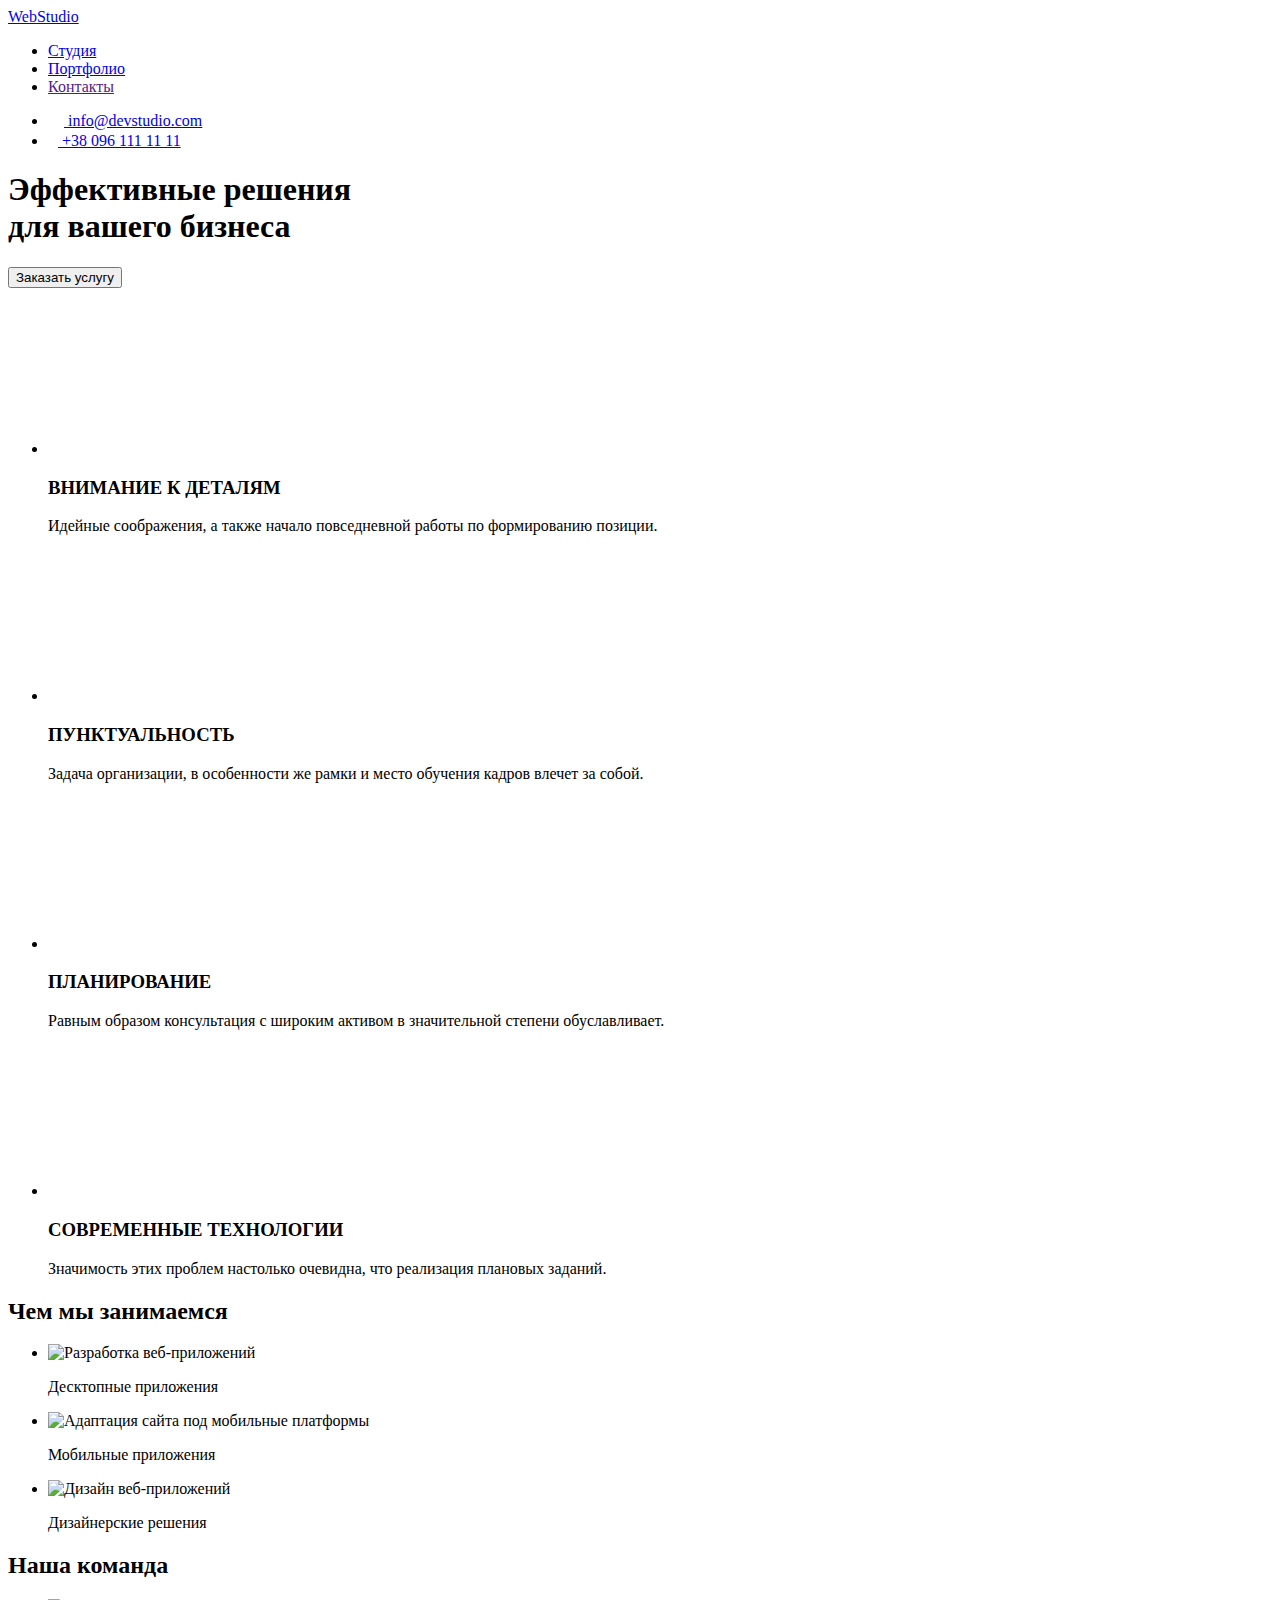
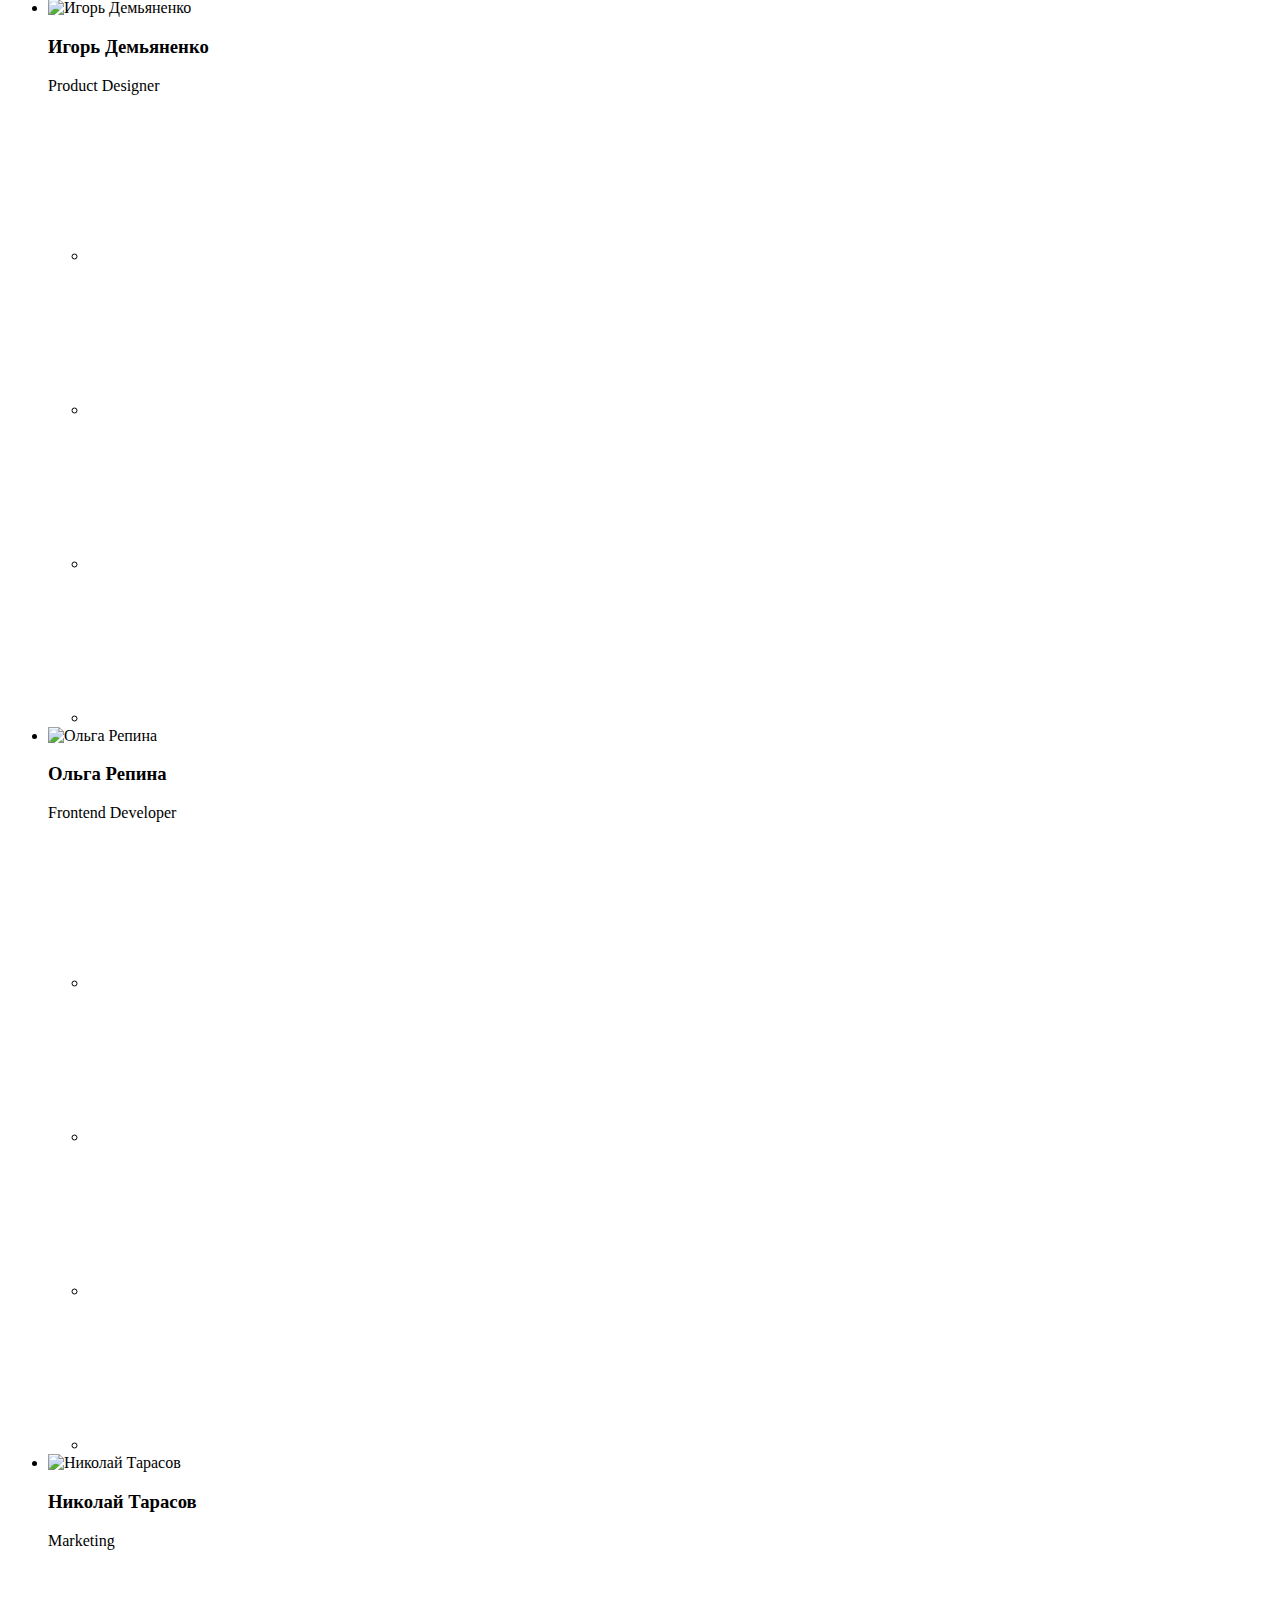
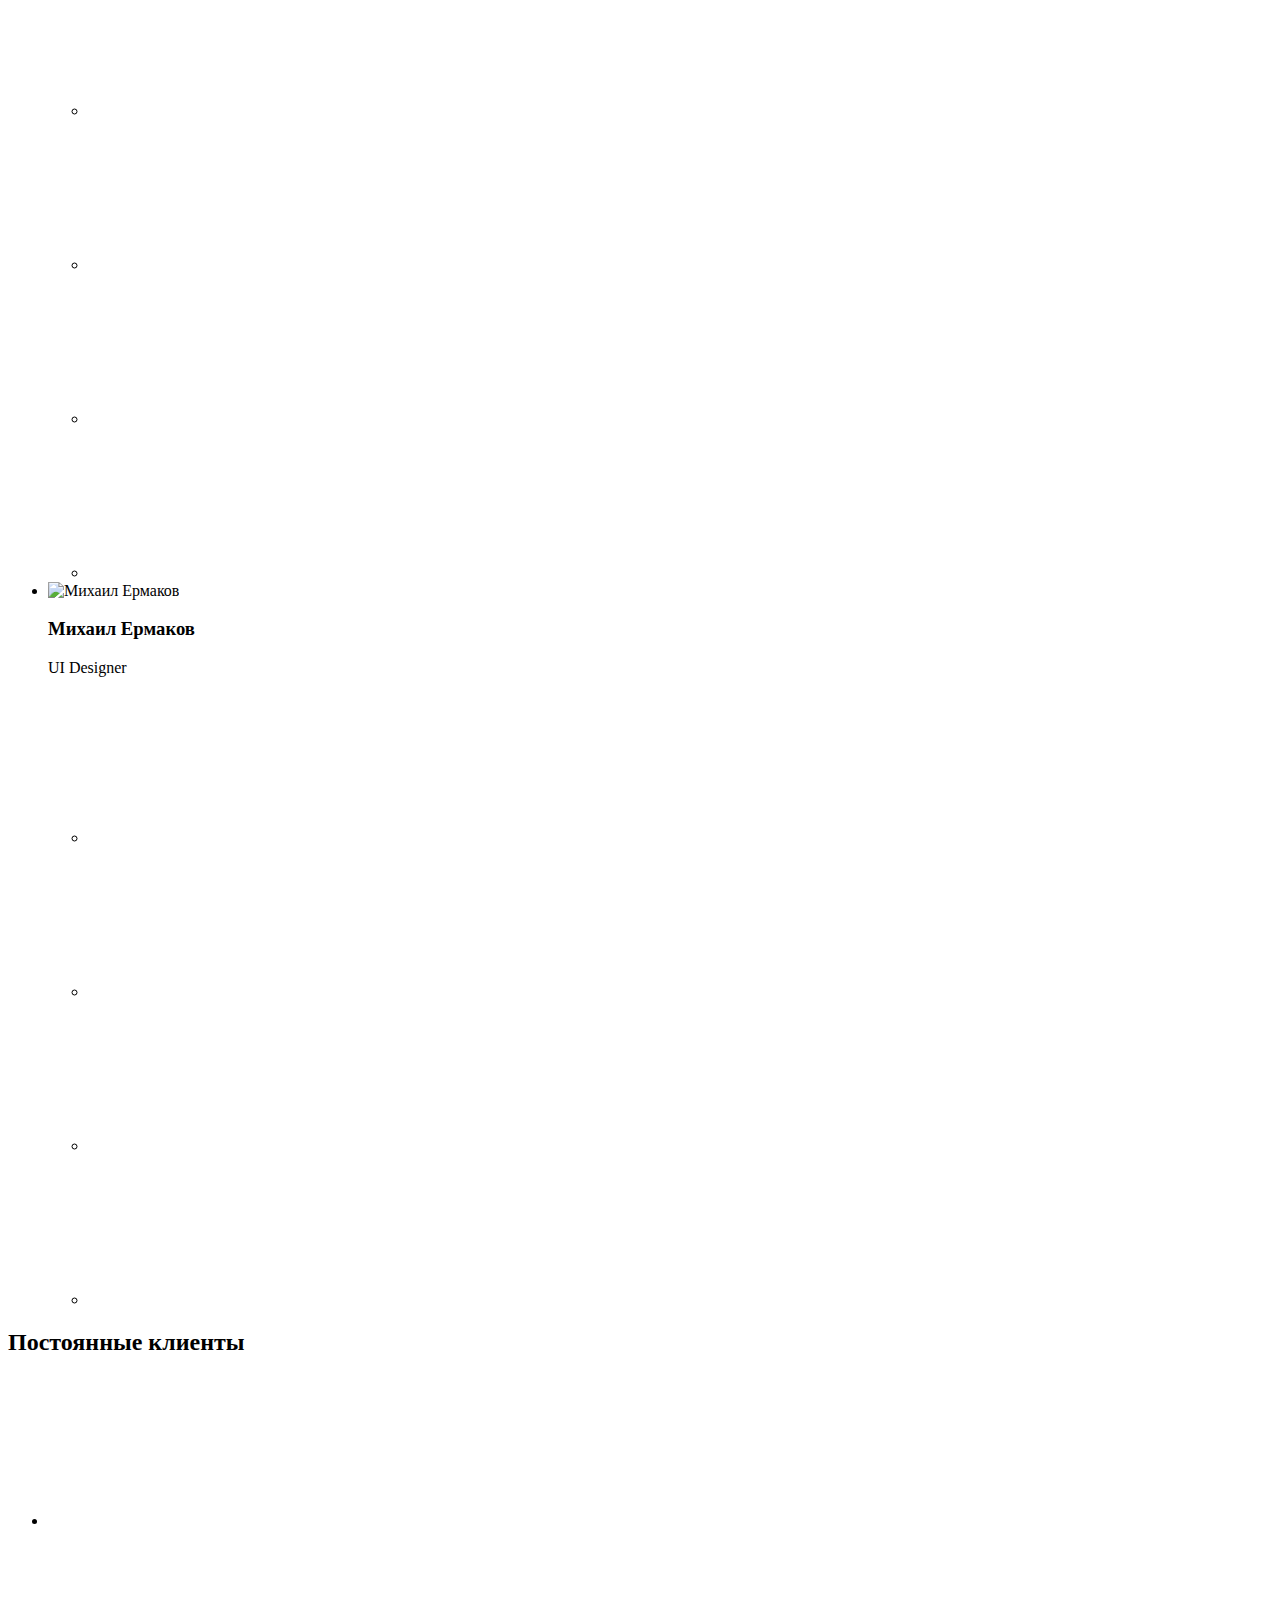
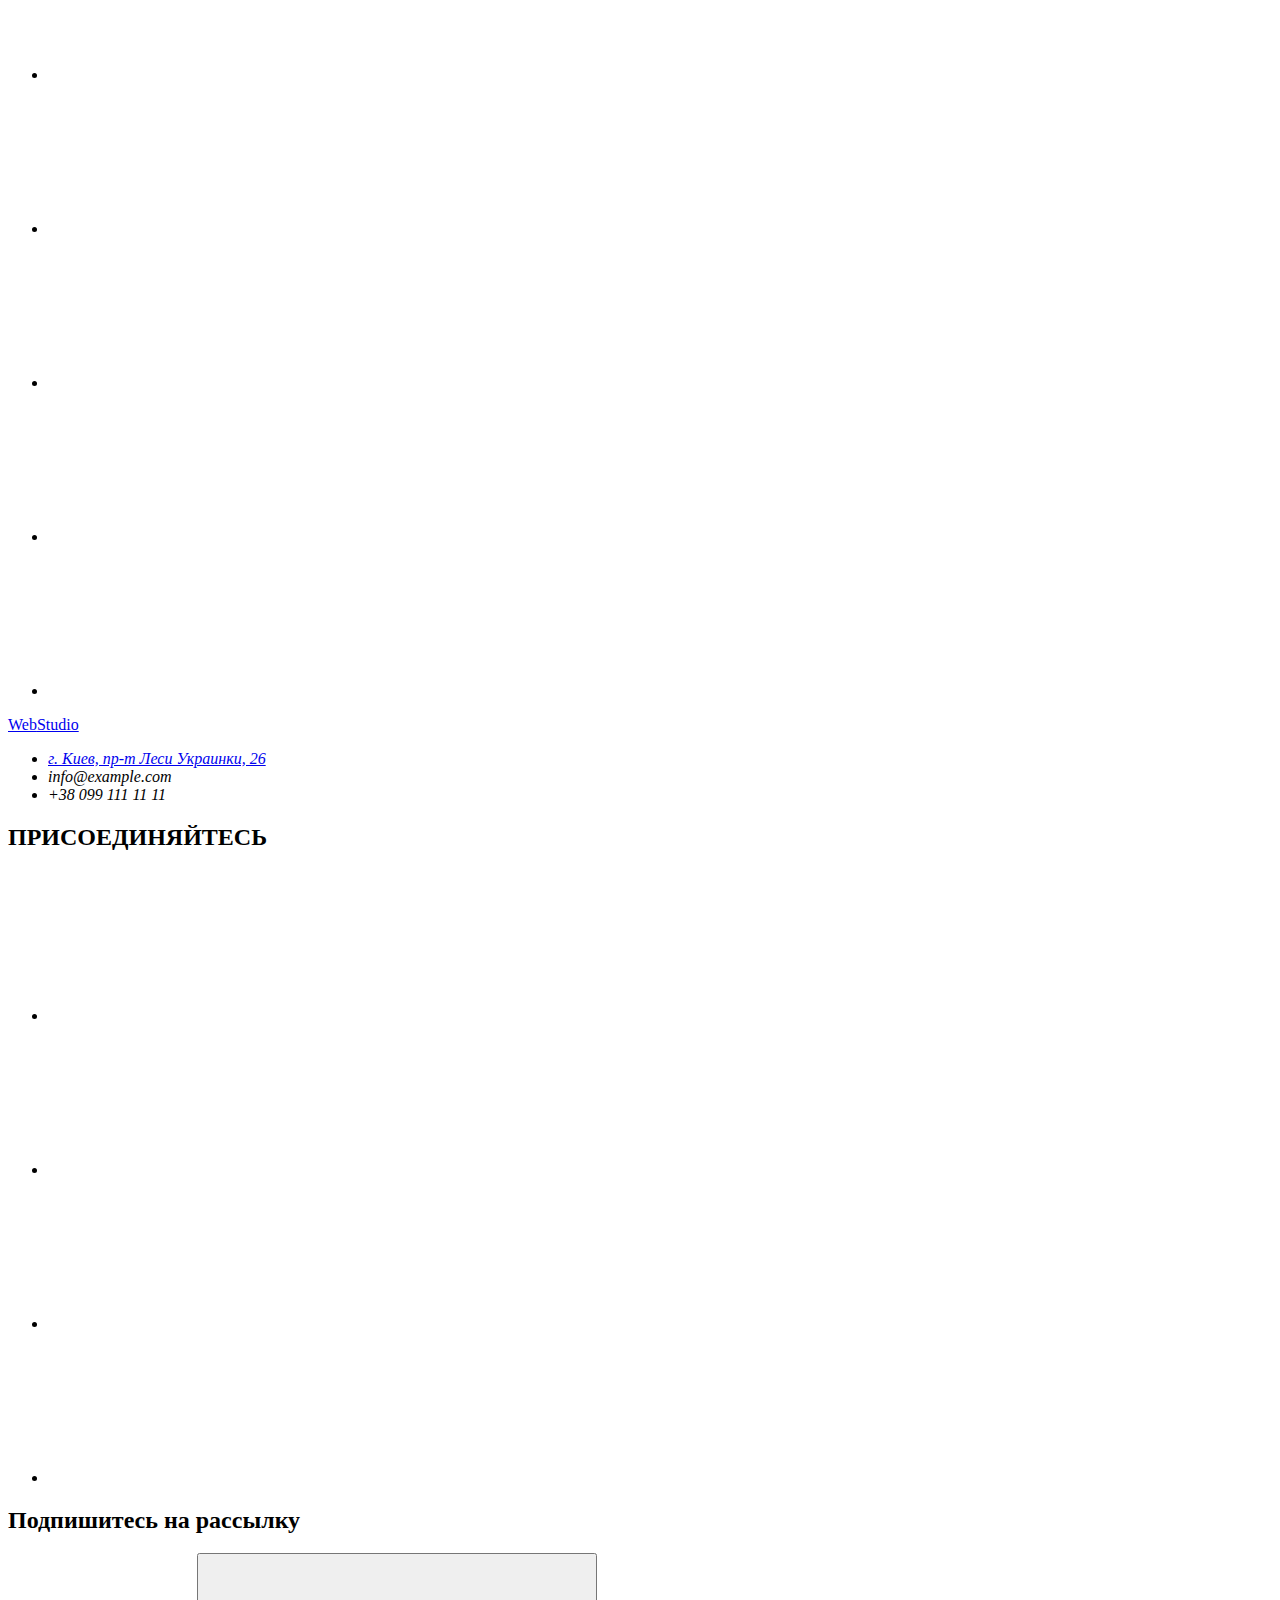
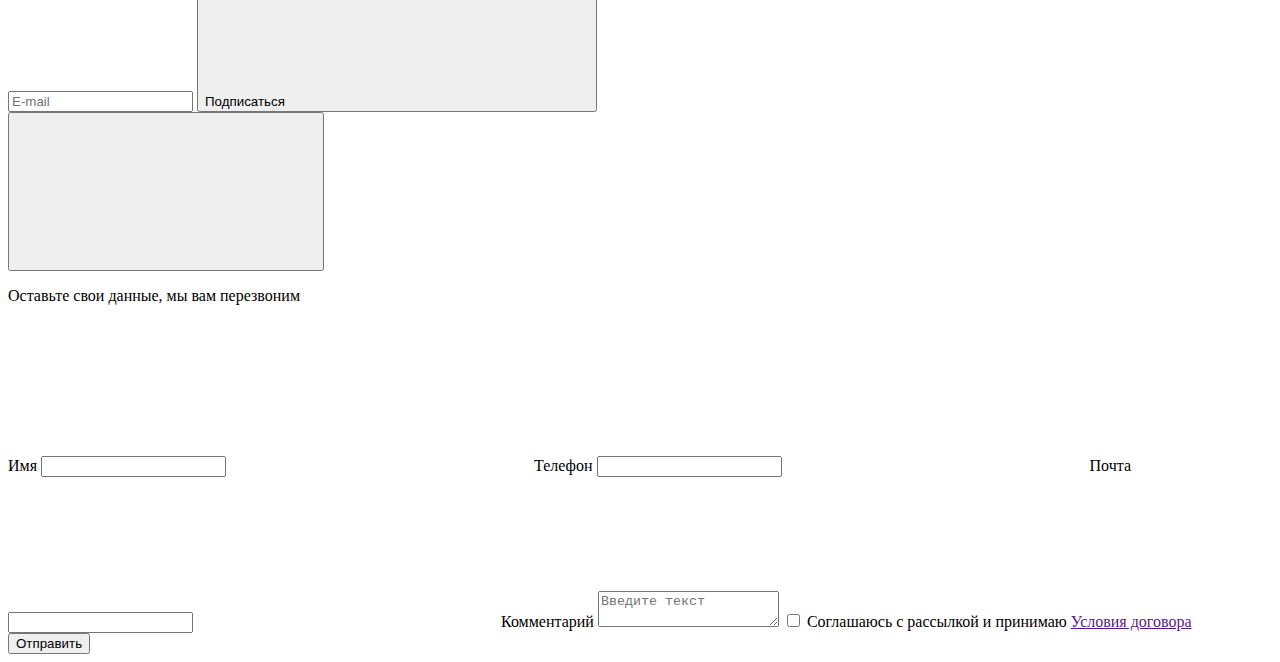
==== index.html @ bdb8c8bd "Add files via upload" ====
<!DOCTYPE html>
<html lang="ru">
  <head>
    <meta charset="UTF-8" />
    <meta http-equiv="X-UA-Compatible" content="IE=edge" />
    <meta name="viewport" content="width=device-width, initial-scale=1.0" />
    <link rel="preconnect" href="https://fonts.gstatic.com" />
    <link
      href="https://fonts.googleapis.com/css2?family=Raleway:wght@700&family=Roboto:wght@400;500;700;900&display=swap"
      rel="stylesheet"
    />
    <link
      rel="stylesheet"
      href="https://cdnjs.cloudflare.com/ajax/libs/modern-normalize/1.0.0/modern-normalize.min.css"
      integrity="sha512-ISS7cAi1PEhQ8jnbJpJZMd29NlhNj4AWYyLOSp2CE/CsHxTCu+r+t0D2yoJudVrd0/8fTVPUVDzY5Tvli75u/g=="
      crossorigin="anonymous"
    />
    <link rel="stylesheet" href="./css/main.min.css" />
    <title>Document</title>
  </head>
  <body>
    <!-- Шапка сайта -->
    <header class="header">
      <div class="container header-container">
        <nav class="navigation">
          <a class="logo-link link" href="index.html">
            <span class="logo-web">Web</span
            ><span class="logo-studio">Studio</span>
          </a>
          <ul class="site-nav list">
            <li class="site-nav__item">
              <a href="index.html" class="site-nav__link current link"
                >Студия</a
              >
            </li>
            <li class="site-nav__item">
              <a href="portfolio.html" class="site-nav__link link">Портфолио</a>
            </li>
            <li class="site-nav__item">
              <a href="" class="site-nav__link link">Контакты</a>
            </li>
          </ul>
        </nav>
        <ul class="contact-list list">
          <li class="contact-link-item">
            <a href="mailto:info@devstudio.com" class="contact-link link">
              <svg class="contact-icon" width="16" height="12">
                <use href="./images/sprite.svg#icon-envelope"></use>
              </svg>
              info@devstudio.com
            </a>
          </li>
          <li class="contact-link-item">
            <a href="tel:+380961111111" class="contact-link link">
              <svg class="contact-icon" width="10" height="16">
                <use href="./images/sprite.svg#icon-smartphone"></use>
              </svg>
              +38 096 111 11 11</a
            >
          </li>
        </ul>
      </div>
    </header>
    <main>
      <!-- Герой -->
      <section class="hero-section">
        <div class="container">
          <h1 class="hero-title">
            Эффективные решения <br />
            для вашего бизнеса
          </h1>
          <button class="modal-btn" type="button" data-modal-open>
            Заказать услугу
          </button>
        </div>
      </section>
      <!-- Наши преимущества -->
      <section class="feature">
        <div class="container">
          <h2 hidden>Особенности</h2>
          <ul class="feature__list list">
            <li class="feature__list-item">
              <div class="feature__list-icon">
                <svg class="feature__icon">
                  <use href="./images/sprite.svg#icon-antenna"></use>
                </svg>
              </div>
              <h3 class="feature__title">ВНИМАНИЕ К ДЕТАЛЯМ</h3>
              <p class="feature__text">
                Идейные соображения, а также начало повседневной работы по
                формированию позиции.
              </p>
            </li>
            <li class="feature__list-item">
              <div class="feature__list-icon">
                <svg class="feature__icon">
                  <use href="./images/sprite.svg#icon-clock"></use>
                </svg>
              </div>

              <h3 class="feature__title">ПУНКТУАЛЬНОСТЬ</h3>
              <p class="feature__text">
                Задача организации, в особенности же рамки и место обучения
                кадров влечет за собой.
              </p>
            </li>
            <li class="feature__list-item">
              <div class="feature__list-icon">
                <svg class="feature__icon">
                  <use href="./images/sprite.svg#icon-diagram"></use>
                </svg>
              </div>
              <h3 class="feature__title">ПЛАНИРОВАНИЕ</h3>
              <p class="feature__text">
                Равным образом консультация с широким активом в значительной
                степени обуславливает.
              </p>
            </li>
            <li class="feature__list-item">
              <div class="feature__list-icon">
                <svg class="feature__icon">
                  <use href="./images/sprite.svg#icon-astronaut"></use>
                </svg>
              </div>
              <h3 class="feature__title">СОВРЕМЕННЫЕ ТЕХНОЛОГИИ</h3>
              <p class="feature__text">
                Значимость этих проблем настолько очевидна, что реализация
                плановых заданий.
              </p>
            </li>
          </ul>
        </div>
      </section>
      <!-- О нас -->
      <section class="about-section">
        <div class="container">
          <h2 class="section-title">Чем мы занимаемся</h2>
          <ul class="about-section-list list">
            <li class="about-section-item">
              <div class="about-img-wrapper">
                <img
                  src="./images/about/about-img-1.jpg"
                  alt="Разработка веб-приложений"
                  width="370"
                  height="294"
                />
                <p class="about-img-overlay">Десктопные приложения</p>
              </div>
            </li>
            <li class="about-section-item">
              <div class="about-img-wrapper">
                <img
                  src="./images/about/about-img-2.jpg"
                  alt="Адаптация сайта под мобильные платформы"
                  width="370"
                  height="294"
                />
                <p class="about-img-overlay">Мобильные приложения</p>
              </div>
            </li>
            <li class="about-section-item">
              <div class="about-img-wrapper">
                <img
                  src="./images/about/about-img-3.jpg"
                  alt="Дизайн веб-приложений"
                  width="370"
                  height="294"
                />
                <p class="about-img-overlay">Дизайнерские решения</p>
              </div>
            </li>
          </ul>
        </div>
      </section>
      <!-- Наша команда -->
      <section class="team section">
        <div class="container">
          <h2 class="section-title">Наша команда</h2>
          <ul class="team__list list">
            <li class="team__list-item">
              <img
                src="./images/team/игорь-демьяненко.jpg"
                alt="Игорь Демьяненко"
                width="270"
                height="260"
              />
              <div class="team__list-content">
                <h3 class="team__title">Игорь Демьяненко</h3>
                <p class="team__position" lang="en">Product Designer</p>
                <ul class="social-list list">
                  <li class="social-list-item">
                    <a href="" class="social-list-link link">
                      <svg class="social-list-icon">
                        <use href="./images/sprite.svg#icon-instagram"></use>
                      </svg>
                    </a>
                  </li>
                  <li class="social-list-item">
                    <a href="" class="social-list-link link">
                      <svg class="social-list-icon">
                        <use href="./images/sprite.svg#icon-twitter"></use>
                      </svg>
                    </a>
                  </li>
                  <li class="social-list-item">
                    <a href="" class="social-list-link link">
                      <svg class="social-list-icon">
                        <use href="./images/sprite.svg#icon-facebook"></use>
                      </svg>
                    </a>
                  </li>
                  <li class="social-list-item">
                    <a href="" class="social-list-link link">
                      <svg class="social-list-icon">
                        <use href="./images/sprite.svg#icon-linkedin"></use>
                      </svg>
                    </a>
                  </li>
                </ul>
              </div>
            </li>
            <li class="team__list-item">
              <img
                src="./images/team/ольга-репина.jpg"
                alt="Ольга Репина"
                width="270"
                height="260"
              />
              <div class="team__list-content">
                <h3 class="team__title">Ольга Репина</h3>
                <p class="team__position" lang="en">Frontend Developer</p>
                <ul class="social-list list">
                  <li class="social-list-item">
                    <a href="" class="social-list-link link">
                      <svg class="social-list-icon">
                        <use href="./images/sprite.svg#icon-instagram"></use>
                      </svg>
                    </a>
                  </li>
                  <li class="social-list-item">
                    <a href="" class="social-list-link link">
                      <svg class="social-list-icon">
                        <use href="./images/sprite.svg#icon-twitter"></use>
                      </svg>
                    </a>
                  </li>
                  <li class="social-list-item">
                    <a href="" class="social-list-link link">
                      <svg class="social-list-icon">
                        <use href="./images/sprite.svg#icon-facebook"></use>
                      </svg>
                    </a>
                  </li>
                  <li class="social-list-item">
                    <a href="" class="social-list-link link">
                      <svg class="social-list-icon">
                        <use href="./images/sprite.svg#icon-linkedin"></use>
                      </svg>
                    </a>
                  </li>
                </ul>
              </div>
            </li>
            <li class="team__list-item">
              <img
                src="./images/team/николай-тарасов.jpg"
                alt="Николай Тарасов"
                width="270"
                height="260"
              />
              <div class="team__list-content">
                <h3 class="team__title">Николай Тарасов</h3>
                <p class="team__position" lang="en">Marketing</p>
                <ul class="social-list list">
                  <li class="social-list-item">
                    <a href="" class="social-list-link link">
                      <svg class="social-list-icon">
                        <use href="./images/sprite.svg#icon-instagram"></use>
                      </svg>
                    </a>
                  </li>
                  <li class="social-list-item">
                    <a href="" class="social-list-link link">
                      <svg class="social-list-icon">
                        <use href="./images/sprite.svg#icon-twitter"></use>
                      </svg>
                    </a>
                  </li>
                  <li class="social-list-item">
                    <a href="" class="social-list-link link">
                      <svg class="social-list-icon">
                        <use href="./images/sprite.svg#icon-facebook"></use>
                      </svg>
                    </a>
                  </li>
                  <li class="social-list-item">
                    <a href="" class="social-list-link link">
                      <svg class="social-list-icon">
                        <use href="./images/sprite.svg#icon-linkedin"></use>
                      </svg>
                    </a>
                  </li>
                </ul>
              </div>
            </li>
            <li class="team__list-item">
              <img
                src="./images/team/михаил-ермаков.jpg"
                alt="Михаил Ермаков"
                width="270"
                height="260"
              />
              <div class="team__list-content">
                <h3 class="team__title">Михаил Ермаков</h3>
                <p class="team__position" lang="en">UI Designer</p>
                <ul class="social-list list">
                  <li class="social-list-item">
                    <a href="" class="social-list-link link">
                      <svg class="social-list-icon">
                        <use href="./images/sprite.svg#icon-instagram"></use>
                      </svg>
                    </a>
                  </li>
                  <li class="social-list-item">
                    <a href="" class="social-list-link link">
                      <svg class="social-list-icon">
                        <use href="./images/sprite.svg#icon-twitter"></use>
                      </svg>
                    </a>
                  </li>
                  <li class="social-list-item">
                    <a href="" class="social-list-link link">
                      <svg class="social-list-icon">
                        <use href="./images/sprite.svg#icon-facebook"></use>
                      </svg>
                    </a>
                  </li>
                  <li class="social-list-item">
                    <a href="" class="social-list-link link">
                      <svg class="social-list-icon">
                        <use href="./images/sprite.svg#icon-linkedin"></use>
                      </svg>
                    </a>
                  </li>
                </ul>
              </div>
            </li>
          </ul>
        </div>
      </section>
      <!-- Постоянные клиенты -->
      <section class="section">
        <div class="container">
          <h2 class="section-title">Постоянные клиенты</h2>
          <ul class="client-list list">
            <li>
              <a href="" class="client-link link">
                <svg class="client-icon">
                  <use href="./images/sprite.svg#icon-client-1"></use>
                </svg>
              </a>
            </li>
            <li>
              <a href="" class="client-link link">
                <svg class="client-icon">
                  <use href="./images/sprite.svg#icon-client-2"></use></svg
              ></a>
            </li>
            <li>
              <a href="" class="client-link link">
                <svg class="client-icon">
                  <use href="./images/sprite.svg#icon-client-3"></use></svg
              ></a>
            </li>
            <li>
              <a href="" class="client-link link">
                <svg class="client-icon">
                  <use href="./images/sprite.svg#icon-client-4"></use></svg
              ></a>
            </li>
            <li>
              <a href="" class="client-link link">
                <svg class="client-icon">
                  <use href="./images/sprite.svg#icon-client-5"></use></svg
              ></a>
            </li>
            <li>
              <a href="" class="client-link link">
                <svg class="client-icon">
                  <use href="./images/sprite.svg#icon-client-6"></use></svg
              ></a>
            </li>
          </ul>
        </div>
      </section>
    </main>
    <!-- Футер -->
    <footer>
      <div class="footer-container container">
        <div class="contact-footer">
          <div class="footer-logo">
            <a class="logo-link link" href="index.html">
              <span class="logo-web">Web</span
              ><span class="logo-studio-footer">Studio</span>
            </a>
          </div>
          <address>
            <ul class="list">
              <li>
                <a
                  href="https://goo.gl/maps/DzLWiFUtqQAKY1di6"
                  class="add-link link"
                  target="_blank"
                  rel="noopener noreferrer"
                  >г. Киев, пр-т Леси Украинки, 26</a
                >
              </li>
              <li class="contact-link">
                <a href="mailto:info@example.com"></a>info@example.com
              </li>
              <li class="contact-link">
                <a href="tel:+380991111111"></a>+38 099 111 11 11
              </li>
            </ul>
          </address>
        </div>
        <div class="join-container">
          <h2 class="join-title">ПРИСОЕДИНЯЙТЕСЬ</h2>
          <ul class="join-list list">
            <li>
              <a href="" class="join-footer-link">
                <svg class="join-icon">
                  <use href="./images/sprite.svg#icon-instagram"></use>
                </svg>
              </a>
            </li>
            <li>
              <a href="" class="join-footer-link">
                <svg class="join-icon">
                  <use href="./images/sprite.svg#icon-twitter"></use>
                </svg>
              </a>
            </li>
            <li>
              <a href="" class="join-footer-link">
                <svg class="join-icon">
                  <use href="./images/sprite.svg#icon-facebook"></use>
                </svg>
              </a>
            </li>
            <li>
              <a href="" class="join-footer-link">
                <svg class="join-icon">
                  <use href="./images/sprite.svg#icon-linkedin"></use>
                </svg>
              </a>
            </li>
          </ul>
        </div>
        <div class="footer-email-input">
          <h2 class="footer-input-title">Подпишитесь на рассылку</h2>
          <label class="footer-email-form">
            <input
              type="email"
              name="user-email"
              class="footer-form-input"
              placeholder="E-mail"
              required
            />
          </label>
          <button type="submit" class="footer-form-btn">
            Подписаться
            <svg class="footer-form-btn-icon">
              <use href="./images/sprite.svg#icon-send"></use>
            </svg>
          </button>
        </div>
      </div>
    </footer>
    <!-- Модальное окно -->
    <div class="backdrop is-hidden" data-modal>
      <div class="modal">
        <button class="modal-close-btn" type="button" data-modal-close>
          <svg class="close-btn-icon">
            <use href="./images/sprite.svg#icon-close"></use>
          </svg>
        </button>
        <form action="#" method="GET" class="modal-form">
          <p class="modal-form-head">Оставьте свои данные, мы вам перезвоним</p>
          <label class="modal-form-field">
            Имя
            <span class="modal-form-input-wrapper">
              <input
                type="text"
                name="user-name"
                class="modal-form-input"
                minlength="2"
                required
              />
              <svg class="modal-form-icon">
                <use href="./images/sprite.svg#icon-person-black"></use>
              </svg>
            </span>
          </label>
          <label class="modal-form-field">
            Телефон
            <span class="modal-form-input-wrapper">
              <input
                type="tel"
                name="user-phone"
                class="modal-form-input"
                required
                pattern="[0-9]{3}-[0-9]{3}-[0-9]{2}-[0-9]{2}"
                title="099-999-99-99"
              />
              <svg class="modal-form-icon">
                <use href="./images/sprite.svg#icon-phone-black"></use>
              </svg>
            </span>
          </label>
          <label class="modal-form-field">
            Почта
            <span class="modal-form-input-wrapper">
              <input
                type="email"
                name="user-email"
                class="modal-form-input"
                required
              />
              <svg class="modal-form-icon">
                <use href="./images/sprite.svg#icon-email-black"></use>
              </svg>
            </span>
          </label>
          <label class="modal-form-field">
            Комментарий
            <textarea
              name="user-message"
              class="modal-form-message"
              placeholder="Введите текст"
            ></textarea>
          </label>
          <input
            type="checkbox"
            name="user-policy"
            class="modal-form-checkbox visually-hidden"
            id="check-box-policy"
            required
          />
          <label for="check-box-policy" class="modal-form-checkbox-policy"
            >Соглашаюсь с рассылкой и принимаю
            <a class="modal-form-policy-link" href="">Условия договора</a>
          </label>
          <button type="submit" class="modal-form-btn">Отправить</button>
        </form>
      </div>
    </div>
    <script src="./js/modal.js"></script>
  </body>
</html>
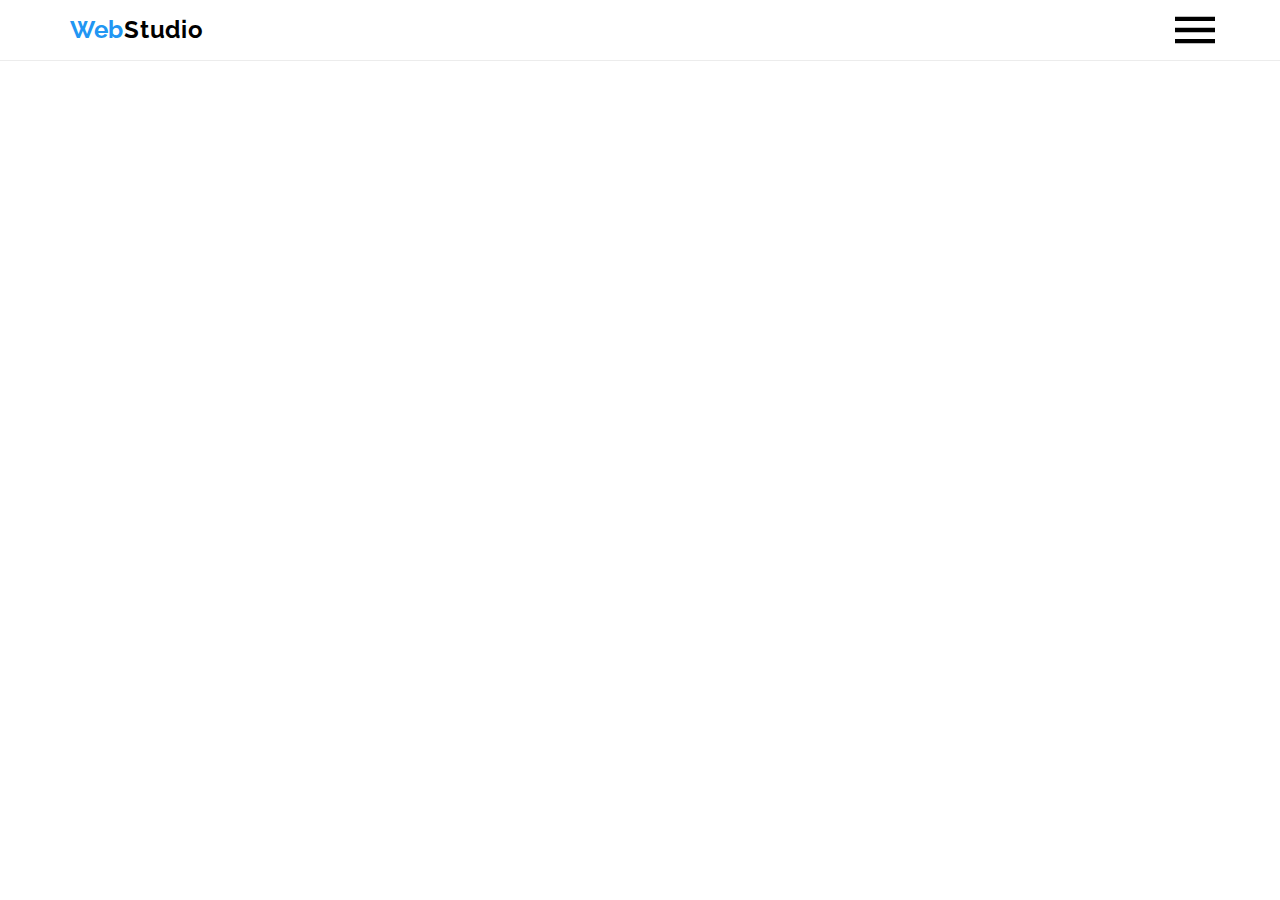
==== commit db443c34: "hw-8" ====
--- a/index.html
+++ b/index.html
@@ -41,6 +41,11 @@
             </li>
           </ul>
         </nav>
+        <button class="header__mobile-menu-btn" type="button" data-menu-button>
+          <svg class="header__mobile-menu-icon">
+            <use href="./images/sprite.svg#mob-menu-icon"></use>
+          </svg>
+        </button>
         <ul class="contact-list list">
           <li class="contact-link-item">
             <a href="mailto:info@devstudio.com" class="contact-link link">
@@ -60,10 +65,32 @@
           </li>
         </ul>
       </div>
+      <div class="mobile-menu" data-menu>
+        <div class="container mobile-menu__container">
+          <button class="mobile-menu__close-btn" type="button" data-menu-close>
+            <svg class="mobile-menu__close-icon">
+              <use href="./images/sprite.svg#icon-close"></use>
+            </svg>
+          </button>
+          <ul class="mobile-menu__nav">
+            <li class="mobile-menu__item list">
+              <a href="index.html" class="mobile-menu__link link">Студия</a>
+            </li>
+            <li class="mobile-menu__item list">
+              <a href="portfolio.html" class="mobile-menu__link link"
+                >Портфолио</a
+              >
+            </li>
+            <li class="mobile-menu__item list">
+              <a href="" class="mobile-menu__link link">Контакты</a>
+            </li>
+          </ul>
+        </div>
+      </div>
     </header>
-    <main>
-      <!-- Герой -->
-      <section class="hero-section">
+    <!-- <main> -->
+    <!-- Герой -->
+    <!-- <section class="hero-section">
         <div class="container">
           <h1 class="hero-title">
             Эффективные решения <br />
@@ -73,117 +100,205 @@
             Заказать услугу
           </button>
         </div>
-      </section>
-      <!-- Наши преимущества -->
-      <section class="feature">
-        <div class="container">
-          <h2 hidden>Особенности</h2>
-          <ul class="feature__list list">
-            <li class="feature__list-item">
-              <div class="feature__list-icon">
-                <svg class="feature__icon">
-                  <use href="./images/sprite.svg#icon-antenna"></use>
-                </svg>
-              </div>
-              <h3 class="feature__title">ВНИМАНИЕ К ДЕТАЛЯМ</h3>
-              <p class="feature__text">
-                Идейные соображения, а также начало повседневной работы по
-                формированию позиции.
-              </p>
-            </li>
-            <li class="feature__list-item">
-              <div class="feature__list-icon">
-                <svg class="feature__icon">
-                  <use href="./images/sprite.svg#icon-clock"></use>
-                </svg>
-              </div>
+      </section> -->
+    <!-- Наши преимущества -->
+    <!-- <section class="feature section">
+      <div class="container">
+        <h2 hidden>Особенности</h2>
+        <ul class="feature__list list">
+          <li class="feature__list-item">
+            <div class="feature__list-icon">
+              <svg class="feature__icon">
+                <use href="./images/sprite.svg#icon-antenna"></use>
+              </svg>
+            </div>
+            <h3 class="feature__title">ВНИМАНИЕ К ДЕТАЛЯМ</h3>
+            <p class="feature__text">
+              Идейные соображения, а также начало повседневной работы по
+              формированию позиции.
+            </p>
+          </li>
+          <li class="feature__list-item">
+            <div class="feature__list-icon">
+              <svg class="feature__icon">
+                <use href="./images/sprite.svg#icon-clock"></use>
+              </svg>
+            </div>
 
-              <h3 class="feature__title">ПУНКТУАЛЬНОСТЬ</h3>
-              <p class="feature__text">
-                Задача организации, в особенности же рамки и место обучения
-                кадров влечет за собой.
-              </p>
-            </li>
-            <li class="feature__list-item">
-              <div class="feature__list-icon">
-                <svg class="feature__icon">
-                  <use href="./images/sprite.svg#icon-diagram"></use>
-                </svg>
-              </div>
-              <h3 class="feature__title">ПЛАНИРОВАНИЕ</h3>
-              <p class="feature__text">
-                Равным образом консультация с широким активом в значительной
-                степени обуславливает.
-              </p>
-            </li>
-            <li class="feature__list-item">
-              <div class="feature__list-icon">
-                <svg class="feature__icon">
-                  <use href="./images/sprite.svg#icon-astronaut"></use>
-                </svg>
-              </div>
-              <h3 class="feature__title">СОВРЕМЕННЫЕ ТЕХНОЛОГИИ</h3>
-              <p class="feature__text">
-                Значимость этих проблем настолько очевидна, что реализация
-                плановых заданий.
-              </p>
-            </li>
-          </ul>
-        </div>
-      </section>
-      <!-- О нас -->
-      <section class="about-section">
-        <div class="container">
-          <h2 class="section-title">Чем мы занимаемся</h2>
-          <ul class="about-section-list list">
-            <li class="about-section-item">
-              <div class="about-img-wrapper">
+            <h3 class="feature__title">ПУНКТУАЛЬНОСТЬ</h3>
+            <p class="feature__text">
+              Задача организации, в особенности же рамки и место обучения кадров
+              влечет за собой.
+            </p>
+          </li>
+          <li class="feature__list-item">
+            <div class="feature__list-icon">
+              <svg class="feature__icon">
+                <use href="./images/sprite.svg#icon-diagram"></use>
+              </svg>
+            </div>
+            <h3 class="feature__title">ПЛАНИРОВАНИЕ</h3>
+            <p class="feature__text">
+              Равным образом консультация с широким активом в значительной
+              степени обуславливает.
+            </p>
+          </li>
+          <li class="feature__list-item">
+            <div class="feature__list-icon">
+              <svg class="feature__icon">
+                <use href="./images/sprite.svg#icon-astronaut"></use>
+              </svg>
+            </div>
+            <h3 class="feature__title">СОВРЕМЕННЫЕ ТЕХНОЛОГИИ</h3>
+            <p class="feature__text">
+              Значимость этих проблем настолько очевидна, что реализация
+              плановых заданий.
+            </p>
+          </li>
+        </ul>
+      </div>
+    </section> -->
+    <!-- О нас -->
+    <!-- <section class="about-section">
+      <div class="container">
+        <h2 class="section-title">Чем мы занимаемся</h2>
+        <ul class="about-section-list list">
+          <li class="about-section-item">
+            <div class="about-img-wrapper">
+              <picture class="about-picture">
+                <source
+                  srcset="
+                    ./images/about/about-img-1.webp    1x,
+                    ./images/about/about-img-1@2x.webp 2x
+                  "
+                  media="(min-width: 1200px)"
+                  type="image/webp"
+                />
+                <source
+                  srcset="
+                    ./images/about/about-img-1.jpg    1x,
+                    ./images/about/about-img-1@2x.jpg 2x
+                  "
+                  media="(min-width: 1200px)"
+                />
                 <img
                   src="./images/about/about-img-1.jpg"
                   alt="Разработка веб-приложений"
-                  width="370"
-                  height="294"
-                />
-                <p class="about-img-overlay">Десктопные приложения</p>
-              </div>
-            </li>
-            <li class="about-section-item">
-              <div class="about-img-wrapper">
+                />
+              </picture>
+              <p class="about-img-overlay">Десктопные приложения</p>
+            </div>
+          </li>
+          <li class="about-section-item">
+            <div class="about-img-wrapper">
+              <picture class="picture">
+                <source
+                  srcset="
+                    ./images/about/about-img-2.webp    1x,
+                    ./images/about/about-img-2@2x.webp 2x
+                  "
+                  media="(min-width: 1200px)"
+                  type="image/webp"
+                />
+                <source
+                  srcset="
+                    ./images/about/about-img-2.jpg    1x,
+                    ./images/about/about-img-2@2x.jpg 2x
+                  "
+                  media="(min-width: 1200px)"
+                />
                 <img
                   src="./images/about/about-img-2.jpg"
                   alt="Адаптация сайта под мобильные платформы"
-                  width="370"
-                  height="294"
-                />
-                <p class="about-img-overlay">Мобильные приложения</p>
-              </div>
-            </li>
-            <li class="about-section-item">
-              <div class="about-img-wrapper">
+                />
+              </picture>
+              <p class="about-img-overlay">Мобильные приложения</p>
+            </div>
+          </li>
+          <li class="about-section-item">
+            <div class="about-img-wrapper">
+              <picture class="picture">
+                <source
+                  srcset="
+                    ./images/about/about-img-3.webp    1x,
+                    ./images/about/about-img-3@2x.webp 2x
+                  "
+                  media="(min-width: 1200px)"
+                  type="image/webp"
+                />
+                <source
+                  srcset="
+                    ./images/about/about-img-3.jpg    1x,
+                    ./images/about/about-img-3@2x.jpg 2x
+                  "
+                  media="(min-width: 1200px)"
+                />
                 <img
                   src="./images/about/about-img-3.jpg"
                   alt="Дизайн веб-приложений"
-                  width="370"
-                  height="294"
-                />
-                <p class="about-img-overlay">Дизайнерские решения</p>
-              </div>
-            </li>
-          </ul>
-        </div>
-      </section>
-      <!-- Наша команда -->
-      <section class="team section">
+                />
+              </picture>
+              <p class="about-img-overlay">Дизайнерские решения</p>
+            </div>
+          </li>
+        </ul>
+      </div>
+    </section> -->
+    <!-- Наша команда -->
+    <!-- <section class="team section">
         <div class="container">
           <h2 class="section-title">Наша команда</h2>
           <ul class="team__list list">
             <li class="team__list-item">
-              <img
-                src="./images/team/игорь-демьяненко.jpg"
-                alt="Игорь Демьяненко"
-                width="270"
-                height="260"
-              />
+              <picture class="picture">
+                <source
+                  srcset="
+                    ./images/team/team-1-pc.webp    1x,
+                    ./images/team/team-1-pc@2x.webp 2x
+                  "
+                  media="(min-width: 1200px)"
+                  type="image/webp"
+                />
+                <source
+                  srcset="
+                    ./images/team/team-1-pc.jpg    1x,
+                    ./images/team/team-1-pc@2x.jpg 2x
+                  "
+                  media="(min-width: 1200px)"
+                />
+                <source
+                  srcset="
+                    ./images/team/team-1-tab.webp    1x,
+                    ./images/team/team-1-tab@2x.webp 2x
+                  "
+                  media="(min-width: 768px)"
+                  type="image/webp"
+                />
+                <source
+                  srcset="
+                    ./images/team/team-1-tab.jpg    1x,
+                    ./images/team/team-1-tab@2x.jpg 2x
+                  "
+                  media="(min-width: 768px)"
+                />
+                <source
+                  srcset="
+                    ./images/team/team-1-mob.webp    1x,
+                    ./images/team/team-1-mob@2x.webp 2x
+                  "
+                  media="(max-width: 767px)"
+                  type="image/webp"
+                />
+                <source
+                  srcset="
+                    ./images/team/team-1-mob.jpg    1x,
+                    ./images/team/team-1-mob@2x.jpg 2x
+                  "
+                  media="(max-width: 767px)"
+                />
+                <img src="./images/team/team-1-pc.jpg" alt="Игорь Демьяненко" />
+              </picture>
+
               <div class="team__list-content">
                 <h3 class="team__title">Игорь Демьяненко</h3>
                 <p class="team__position" lang="en">Product Designer</p>
@@ -220,12 +335,54 @@
               </div>
             </li>
             <li class="team__list-item">
-              <img
-                src="./images/team/ольга-репина.jpg"
-                alt="Ольга Репина"
-                width="270"
-                height="260"
-              />
+              <piture class="picture">
+                <source
+                  srcset="
+                    ./images/team/team-2-pc.webp    1x,
+                    ./images/team/team-2-pc@2x.webp 2x
+                  "
+                  media="(min-width: 1200px)"
+                  type="image/webp"
+                />
+                <source
+                  srcset="
+                    ./images/team/team-2-pc.jpg    1x,
+                    ./images/team/team-2-pc@2x.jpg 2x
+                  "
+                  media="(min-width: 1200px)"
+                />
+                <source
+                  srcset="
+                    ./images/team/team-2-tab.webp    1x,
+                    ./images/team/team-2-tab@2x.webp 2x
+                  "
+                  media="(min-width: 768px)"
+                  type="image/webp"
+                />
+                <source
+                  srcset="
+                    ./images/team/team-2-tab.jpg    1x,
+                    ./images/team/team-2-tab@2x.jpg 2x
+                  "
+                  media="(min-width: 768px)"
+                />
+                <source
+                  srcset="
+                    ./images/team/team-2-mob.webp    1x,
+                    ./images/team/team-2-mob@2x.webp 2x
+                  "
+                  media="(max-width: 767px)"
+                  type="image/webp"
+                />
+                <source
+                  srcset="
+                    ./images/team/team-2-mob.jpg    1x,
+                    ./images/team/team-2-mob@2x.jpg 2x
+                  "
+                  media="(max-width: 767px)"
+                />
+                <img src="./images/team/team-2-pc.jpg" alt="Ольга Репина" />
+              </piture>
               <div class="team__list-content">
                 <h3 class="team__title">Ольга Репина</h3>
                 <p class="team__position" lang="en">Frontend Developer</p>
@@ -262,12 +419,54 @@
               </div>
             </li>
             <li class="team__list-item">
-              <img
-                src="./images/team/николай-тарасов.jpg"
-                alt="Николай Тарасов"
-                width="270"
-                height="260"
-              />
+              <picture class="picture">
+                <source
+                  srcset="
+                    ./images/team/team-3-pc.webp    1x,
+                    ./images/team/team-3-pc@2x.webp 2x
+                  "
+                  media="(min-width: 1200px)"
+                  type="image/webp"
+                />
+                <source
+                  srcset="
+                    ./images/team/team-3-pc.jpg    1x,
+                    ./images/team/team-3-pc@2x.jpg 2x
+                  "
+                  media="(min-width: 1200px)"
+                />
+                <source
+                  srcset="
+                    ./images/team/team-3-tab.webp    1x,
+                    ./images/team/team-3-tab@2x.webp 2x
+                  "
+                  media="(min-width: 768px)"
+                  type="image/webp"
+                />
+                <source
+                  srcset="
+                    ./images/team/team-3-tab.jpg    1x,
+                    ./images/team/team-3-tab@2x.jpg 2x
+                  "
+                  media="(min-width: 768px)"
+                />
+                <source
+                  srcset="
+                    ./images/team/team-3-mob.webp    1x,
+                    ./images/team/team-3-mob@2x.webp 2x
+                  "
+                  media="(max-width: 767px)"
+                  type="image/webp"
+                />
+                <source
+                  srcset="
+                    ./images/team/team-3-mob.jpg    1x,
+                    ./images/team/team-3-mob@2x.jpg 2x
+                  "
+                  media="(max-width: 767px)"
+                />
+                <img src="./images/team/team-3-pc.jpg" alt="Николай Тарасов" />
+              </picture>
               <div class="team__list-content">
                 <h3 class="team__title">Николай Тарасов</h3>
                 <p class="team__position" lang="en">Marketing</p>
@@ -304,18 +503,60 @@
               </div>
             </li>
             <li class="team__list-item">
-              <img
-                src="./images/team/михаил-ермаков.jpg"
-                alt="Михаил Ермаков"
-                width="270"
-                height="260"
-              />
+              <picture class="picture">
+                <source
+                  srcset="
+                    ./images/team/team-4-pc.webp    1x,
+                    ./images/team/team-4-pc@2x.webp 2x
+                  "
+                  media="(min-width: 1200px)"
+                  type="image/webp"
+                />
+                <source
+                  srcset="
+                    ./images/team/team-4-pc.jpg    1x,
+                    ./images/team/team-4-pc@2x.jpg 2x
+                  "
+                  media="(min-width: 1200px)"
+                />
+                <source
+                  srcset="
+                    ./images/team/team-4-tab.webp    1x,
+                    ./images/team/team-4-tab@2x.webp 2x
+                  "
+                  media="(min-width: 768px)"
+                  type="image/webp"
+                />
+                <source
+                  srcset="
+                    ./images/team/team-4-tab.jpg    1x,
+                    ./images/team/team-4-tab@2x.jpg 2x
+                  "
+                  media="(min-width: 768px)"
+                />
+                <source
+                  srcset="
+                    ./images/team/team-4-mob.webp    1x,
+                    ./images/team/team-4-mob@2x.webp 2x
+                  "
+                  media="(max-width: 767px)"
+                  type="image/webp"
+                />
+                <source
+                  srcset="
+                    ./images/team/team-4-mob.jpg    1x,
+                    ./images/team/team-4-mob@2x.jpg 2x
+                  "
+                  media="(max-width: 767px)"
+                />
+                <img src="./images/team/team-4-pc.jpg" alt="Михаил Ермаков" />
+              </picture>
               <div class="team__list-content">
                 <h3 class="team__title">Михаил Ермаков</h3>
                 <p class="team__position" lang="en">UI Designer</p>
                 <ul class="social-list list">
                   <li class="social-list-item">
-                    <a href="" class="social-list-link link">
+                    <a href="#" class="social-list-link link">
                       <svg class="social-list-icon">
                         <use href="./images/sprite.svg#icon-instagram"></use>
                       </svg>
@@ -347,9 +588,9 @@
             </li>
           </ul>
         </div>
-      </section>
-      <!-- Постоянные клиенты -->
-      <section class="section">
+      </section> -->
+    <!-- Постоянные клиенты -->
+    <!-- <section class="section">
         <div class="container">
           <h2 class="section-title">Постоянные клиенты</h2>
           <ul class="client-list list">
@@ -393,9 +634,9 @@
           </ul>
         </div>
       </section>
-    </main>
+    </main> -->
     <!-- Футер -->
-    <footer>
+    <!-- <footer>
       <div class="footer-container container">
         <div class="contact-footer">
           <div class="footer-logo">
@@ -476,9 +717,9 @@
           </button>
         </div>
       </div>
-    </footer>
+    </footer> -->
     <!-- Модальное окно -->
-    <div class="backdrop is-hidden" data-modal>
+    <!-- <div class="backdrop is-hidden" data-modal>
       <div class="modal">
         <button class="modal-close-btn" type="button" data-modal-close>
           <svg class="close-btn-icon">
@@ -555,6 +796,7 @@
         </form>
       </div>
     </div>
-    <script src="./js/modal.js"></script>
+    <script src="./js/modal.js"></script> -->
+    <script src="./js/menu.js"></script>
   </body>
 </html>
--- a/css/main.min.css
+++ b/css/main.min.css
@@ -0,0 +1,2 @@
+h1,h2,h3,h4,h5,h6,p{margin-top:0;margin-bottom:0}ul,ol{margin-top:0;margin-bottom:0;padding-left:0}img{display:block}body{font-family:Roboto, sans-serif;margin:0}.link{text-decoration:none}.list{list-style:none}.section{padding-top:60px;padding-bottom:60px}@media screen and (min-width: 1200px){.section{padding-top:94px;padding-bottom:94px}}.container{width:100%;padding-left:15px;padding-right:15px;box-sizing:border-box}@media screen and (min-width: 480px){.container{width:480px;margin:0 auto}}@media screen and (min-width: 768px){.container{width:768px}}@media screen and (min-width: 1200px){.container{width:1200px}}:root{--first-color: #ffffff;--second-color: #212121;--accent-color: #2196f3;--duration: 250ms;--timing-function: cubic-bezier(0.4, 0, 0.2, 1)}.visually-hidden{position:absolute !important;clip:rect(1px 1px 1px 1px);clip:rect(1px, 1px, 1px, 1px);padding:0 !important;border:0 !important;height:1px !important;width:1px !important;overflow:hidden}.modal-btn{font-weight:700;font-size:16px;line-height:1.87;letter-spacing:0.06em;color:var(--first-color);background:var(--accent-color);cursor:pointer;padding:10px 32px;border:0;border-radius:4px;transition:background var(--timing-function) var(--duration)}.modal-btn:hover,.modal-btn:focus{background:#188ce8}.social-list-link{display:flex;justify-content:center;align-items:center;width:44px;height:44px;border-radius:50%;background-color:transparent;transition:background-color var(--timing-function) var(--duration)}.social-list-link:hover,.social-list-link:focus{background-color:var(--accent-color)}.social-list-link:hover .social-list-icon,.social-list-link:focus .social-list-icon{fill:var(--first-color)}.social-list{display:flex;justify-content:space-between}.social-list-icon{width:20px;height:20px;fill:#afb1b8;transition:fill var(--timing-function) var(--duration)}.backdrop{position:fixed;width:100vw;height:100vh;top:0;left:0;background-color:rgba(0,0,0,0.2);z-index:100;transition:opacity var(--timing-function) var(--duration),visibility var(--timing-function) var(--duration)}.is-hidden{opacity:0;visibility:hidden;pointer-events:none}.modal{position:absolute;width:528px;height:581px;background-color:var(--first-color);top:50%;left:50%;transform:translate(-50%, -50%);border-radius:4px;padding:40px}.modal-close-btn{position:absolute;top:8px;right:8px;width:30px;height:30px;padding:0;background-color:transparent;cursor:pointer;border:1px solid rgba(0,0,0,0.1);border-radius:50%;transition:transform var(--timing-function) var(--duration)}.close-btn-icon{position:absolute;top:50%;left:50%;transform:translate(-50%, -50%);width:18px;height:18px}.close-btn-icon:hover,.close-btn-icon:focus{fill:var(--accent-color)}.modal-form{display:flex;flex-direction:column}.modal-form-head{font-weight:700;font-size:20px;line-height:1.17;text-align:center;letter-spacing:0.03em;margin-bottom:12px;color:var(--second-color)}.modal-form-input{width:100%;height:40px;border:1px solid rgba(33,33,33,0.2);border-radius:4px;padding-left:42px}.modal-form-input:focus{border-color:var(--accent-color);outline:none}.modal-form-input:focus+.modal-form-icon{fill:var(--accent-color)}.modal-form-input-wrapper{position:relative;display:block;margin-top:4px}.modal-form-field{font-weight:400;font-size:12px;line-height:1.16;letter-spacing:0.01em;color:#757575;margin-top:10px}.modal-form-icon{position:absolute;top:50%;left:15px;transform:translateY(-50%);width:18px;height:18px}.modal-form-message{height:120px;width:100%;border:1px solid rgba(33,33,33,0.2);border-radius:4px;resize:none;padding:12px 16px;margin-top:4px}.modal-form-message::placeholder{font-weight:normal;font-size:14px;line-height:1.14;letter-spacing:0.01em;color:rgba(117,117,117,0.5)}.modal-form-message:focus{border-color:var(--accent-color);outline:none}.modal-form-checkbox-policy{font-weight:normal;font-size:14px;line-height:1.71;letter-spacing:0.03em;color:#757575;margin-top:20px}.modal-form-checkbox-policy::before{content:"";display:inline-block;vertical-align:middle;width:16px;height:15px;border:2px solid var(--second-color);border-radius:2px;cursor:pointer;margin-right:8px}.modal-form-checkbox:checked+.modal-form-checkbox-policy::before{background-image:url(../images/check.svg);border-color:var(--accent-color)}.modal-form-checkbox:focus+.modal-form-checkbox-policy::before{outline:var(--accent-color)}.modal-form-btn{align-self:center;font-weight:700;font-size:16px;line-height:1.87;letter-spacing:0.06em;color:var(--first-color);background:var(--accent-color);cursor:pointer;padding:10px 55px;border:0;border-radius:4px;box-shadow:0px 4px 4px rgba(0,0,0,0.15);transition:background var(--timing-function) var(--duration);margin-top:30px}.modal-form-btn:hover,.modal-form-btn:focus{background:#188ce8}.mobile-menu{position:fixed;top:0;left:0;width:100vw;height:100vh;background-color:#eb94d5;overflow:auto;opacity:0;visibility:hidden;pointer-events:none}.mobile-menu__container{position:relative;padding-top:48px;padding-bottom:48px}.mobile-menu__close-btn{position:absolute;top:10px;right:0;line-height:0;background-color:transparent;border:none;padding:0;margin-right:10px}.mobile-menu__close-icon{width:40px;height:40px;fill:#212121}.mobile-menu.is-open{opacity:1;visibility:visible;pointer-events:auto}.header{border-bottom:1px solid #ececec}.header__mobile-menu-btn{line-height:0;background-color:transparent;border:none;padding:0;margin-right:10px}.header__mobile-menu-icon{width:40px;height:40px;fill:#000000}.header-container{display:flex;justify-content:space-between;align-items:center;margin-top:10px;margin-bottom:10px}.logo-link{font-family:Raleway, sans-serif;font-weight:700;font-size:24px;line-height:1.16;letter-spacing:0.03em;margin-left:15px}.logo-web{color:var(--accent-color)}.logo-studio{color:#000000}.site-nav{display:none}.contact-list{display:none}.hero-section{background:#c4c4c4;display:flex;text-align:center;padding-top:200px;padding-bottom:200px;background-image:linear-gradient(rgba(47,48,58,0.4), rgba(47,48,58,0.4)),url("../images/bg-hero/bg-hero-pc.jpg");background-size:cover;max-width:1600px;margin:0 auto}.hero-title{font-weight:900;font-size:44px;line-height:1.36;text-align:center;letter-spacing:0.06em;text-transform:uppercase;color:var(--first-color);margin-bottom:30px}.feature__list-icon{display:flex;justify-content:center;align-items:center;margin-bottom:30px;background-color:#f5f4fa;border-radius:4px;width:450px;height:120px}.feature__icon{width:70px;height:70px}.feature__title{font-weight:700;font-size:14px;line-height:1.14;letter-spacing:0.03em;text-transform:uppercase;color:var(--second-color);margin-bottom:10px;text-align:center}.feature__text{font-weight:400;font-size:14px;line-height:1.71;letter-spacing:0.03em;color:#757575}.feature__list-item{margin-bottom:30px}@media screen and (min-width: 768px){.feature__list-icon{width:354px}.feature__list{display:flex;flex-wrap:wrap;margin-left:-30px}.feature__list-item{flex-basis:calc((100% - 60px) / 2);margin-left:30px}.feature__title{text-align:left}}@media screen and (min-width: 1200px){.feature__list-icon{width:270px}.feature__list{justify-content:space-between;margin-left:-30px}.feature__list-item{flex-basis:calc((100% - 120px) / 4);margin-left:30px}}.about-section{padding-bottom:94px;display:none}@media screen and (min-width: 1200px){.about-section{display:block}.section-title{font-weight:700;font-size:36px;line-height:1.16;text-align:center;letter-spacing:0.03em;color:var(--second-color);margin-bottom:50px}.about-section-list{display:flex;flex-wrap:wrap;margin-left:-30px;margin-top:-50px}.about-section-item{flex-basis:calc((100% - 90px) / 3);margin-left:30px;margin-top:50px}.about-img-wrapper{position:relative}.about-img-overlay{position:absolute;bottom:0;left:0;font-weight:700;font-size:16px;line-height:1.17;letter-spacing:0.03em;text-transform:uppercase;padding-top:27px;padding-bottom:27px;text-align:center;width:100%;background-color:rgba(47,48,58,0.8);color:var(--first-color)}.about-picture{width:370px;height:294px}}.team{background-color:#f5f4fa}.team__title{font-weight:500;font-size:16px;line-height:1.18;letter-spacing:0.03em;color:var(--second-color);margin-bottom:10px}.team__list{display:flex;flex-wrap:wrap;margin-left:-30px;margin-top:-30px}.team__list-item{flex-basis:calc((100% - 120px) / 4);margin-left:30px;margin-top:30px;background-color:#ffffff;box-shadow:0px 1px 3px rgba(0,0,0,0.12),0px 1px 1px rgba(0,0,0,0.14),0px 2px 1px rgba(0,0,0,0.2);border-radius:0px 0px 4px 4px}.team__list-content{padding-top:30px;padding-bottom:30px;text-align:center;padding-left:32px;padding-right:32px}.team__position{font-weight:400;font-size:16px;line-height:1.18;letter-spacing:0.03em;color:#757575;margin-bottom:16px}.client-list{display:flex;justify-content:space-between;align-items:center}.client-link{display:flex;width:170px;height:90px;align-items:center;justify-content:center;border-radius:4px;border:1px solid #afb1b8;transition:border-color var(--timing-function) var(--duration)}.client-link:hover,.client-link:focus{border-color:var(--accent-color)}.client-link:hover .client-icon,.client-link:focus .client-icon{fill:var(--accent-color)}.client-icon{width:106px;height:60px;fill:#afb1b8;transition:fill var(--timing-function) var(--duration)}footer{background:#2f303a;padding-top:60px;padding-bottom:60px}.footer-container{display:flex;align-items:baseline}.contact-footer{margin-right:70px}.add-link{font-style:normal;font-weight:400;font-size:14px;line-height:1.71;letter-spacing:0.03em;color:var(--first-color);display:inline-block;margin-bottom:9px}.footer-logo{margin-bottom:20px}.logo-studio-footer{color:var(--first-color)}.contact-link{font-style:normal;font-weight:400;font-size:14px;line-height:1.71;letter-spacing:0.03em;color:rgba(255,255,255,0.6);margin-bottom:9px;cursor:pointer;transition:color var(--timing-function) var(--duration)}.join-title{font-style:normal;font-weight:700;font-size:14px;line-height:1.17;letter-spacing:0.03em;color:var(--first-color);margin-bottom:20px}.join-list{display:flex}.join-footer-link{display:flex;justify-content:center;align-items:center;width:44px;height:44px;border-radius:50%;background-color:rgba(255,255,255,0.1);margin-right:10px;transition:background-color var(--timing-function) var(--duration)}.join-footer-link:hover,.join-footer-link:focus{background-color:var(--accent-color)}.join-icon{fill:#ffffff;width:20px;height:20px}.footer-email-input{margin-left:74px}.footer-input-title{font-style:normal;text-transform:uppercase;font-weight:700;font-size:14px;line-height:1.17;letter-spacing:0.03em;color:var(--first-color);margin-bottom:20px}.footer-form-input{width:358px;height:50px;padding-left:16px;border:1px solid rgba(255,255,255,0.3);border-radius:4px;background-color:#2f303a;color:var(--first-color)}.footer-form-btn{display:inline-flex;position:relative;margin-left:12px;padding:10px 28px;min-width:200px;background-color:var(--accent-color);color:var(--first-color);text-align:center;font-weight:700;font-size:16px;line-height:1.87;letter-spacing:0.06em;border-radius:4px;border:none;cursor:pointer;transition:box-shadow var(--timing-function) var(--duration)}.footer-form-btn:hover,.footer-form-btn:focus{background:#188ce8}.footer-form-btn-icon{position:absolute;width:24px;height:24px;right:28px;bottom:13px}.portfolio-section{display:flex;justify-content:center;margin-left:-8px;margin-bottom:50px}.portfolio-list{display:flex;flex-wrap:wrap;margin-left:-30px;margin-top:-30px}.portfolio-list-img{flex-basis:calc((100% - 90px) / 3);margin-left:30px;margin-top:30px;transition:box-shadow var(--timing-function) var(--duration)}.portfolio-list-img:hover,.portfolio-list-img:focus{box-shadow:0px 1px 1px rgba(0,0,0,0.12),0px 4px 4px rgba(0,0,0,0.06),1px 4px 6px rgba(0,0,0,0.16)}.portfolio-img-wrapper{position:relative;overflow:hidden}.portfolio-overlay{position:absolute;top:0;left:0;width:100%;height:100%;font-family:Roboto, sans-serif;font-weight:400;font-size:18px;line-height:1.55;letter-spacing:0.03em;color:var(--first-color);padding:63px 24px;background-color:rgba(33,150,243,0.9);overflow:auto;transform:translateY(100%);transition:transform var(--timing-function) var(--duration)}.portfolio-link-wrapper:hover .portfolio-overlay,.portfolio-link-wrapper:focus .portfolio-overlay{transform:translateY(0%)}.portfolio-btn{font-family:Roboto, sans-serif;font-weight:500;font-size:16px;line-height:1.62;text-align:center;letter-spacing:0.03em;color:var(--second-color);padding:6px 22px;flex-basis:calc((100% - 40px) / 8);margin-left:8px;border:0;border-radius:4px;cursor:pointer;transition:background var(--timing-function) var(--duration),color var(--timing-function) var(--duration)}.portfolio-btn:hover,.portfolio-btn:focus{background:var(--accent-color);color:var(--first-color)}.portfolio-title{font-weight:700;font-size:18px;line-height:2;letter-spacing:0.06em;color:var(--second-color);margin-bottom:4px}.portfolio-text{font-weight:400;font-size:16px;line-height:1.87;letter-spacing:0.03em;color:#757575}.porfolio-list-content{border:1px solid #eeeeee;border-top:0;box-sizing:border-box;padding:20px 24px}
+/*# sourceMappingURL=main.min.css.map */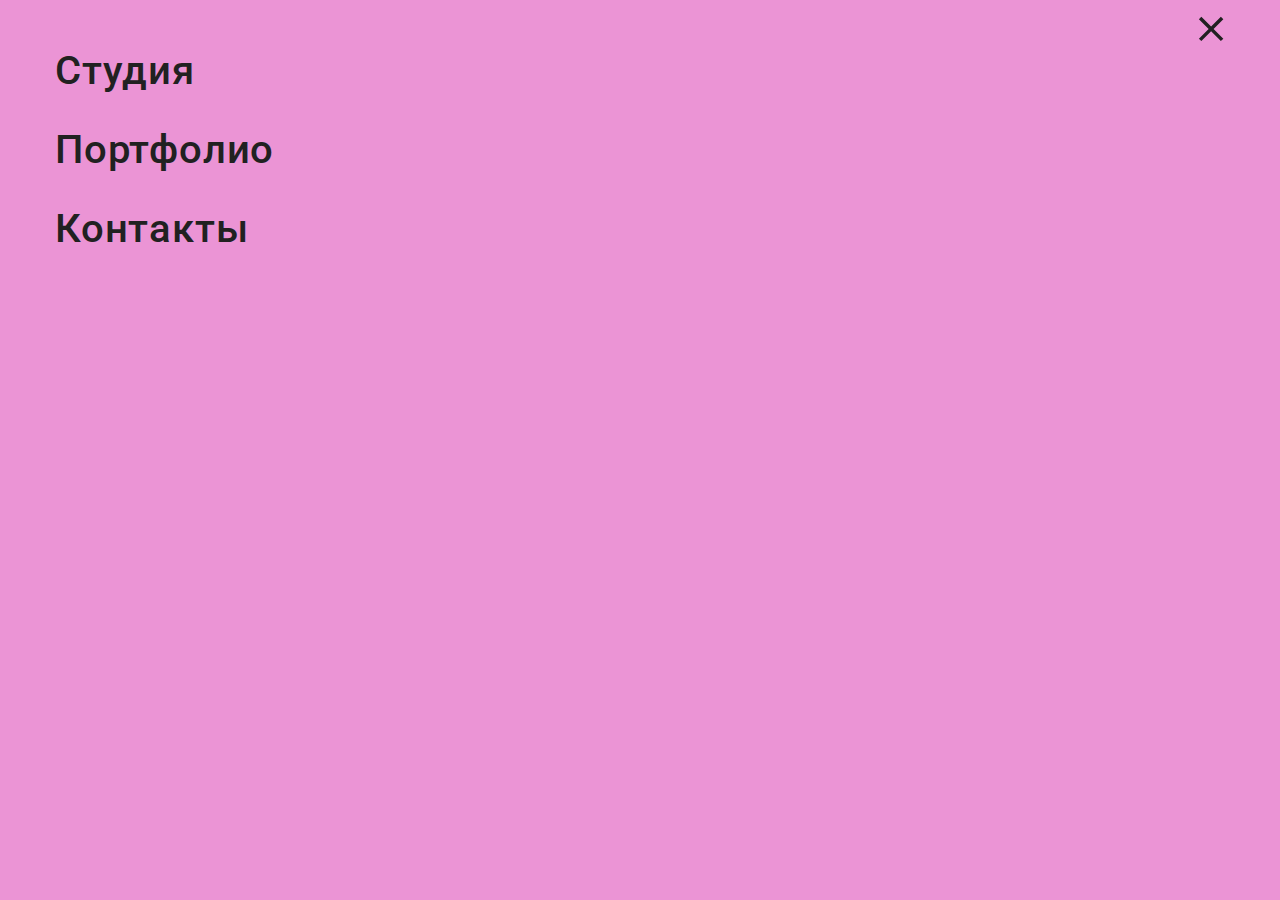
==== commit 7618ed8c: "hw-8" ====
--- a/index.html
+++ b/index.html
@@ -797,6 +797,7 @@
       </div>
     </div>
     <script src="./js/modal.js"></script> -->
+
     <script src="./js/menu.js"></script>
   </body>
 </html>
--- a/css/main.min.css
+++ b/css/main.min.css
@@ -1,2 +1,2 @@
-h1,h2,h3,h4,h5,h6,p{margin-top:0;margin-bottom:0}ul,ol{margin-top:0;margin-bottom:0;padding-left:0}img{display:block}body{font-family:Roboto, sans-serif;margin:0}.link{text-decoration:none}.list{list-style:none}.section{padding-top:60px;padding-bottom:60px}@media screen and (min-width: 1200px){.section{padding-top:94px;padding-bottom:94px}}.container{width:100%;padding-left:15px;padding-right:15px;box-sizing:border-box}@media screen and (min-width: 480px){.container{width:480px;margin:0 auto}}@media screen and (min-width: 768px){.container{width:768px}}@media screen and (min-width: 1200px){.container{width:1200px}}:root{--first-color: #ffffff;--second-color: #212121;--accent-color: #2196f3;--duration: 250ms;--timing-function: cubic-bezier(0.4, 0, 0.2, 1)}.visually-hidden{position:absolute !important;clip:rect(1px 1px 1px 1px);clip:rect(1px, 1px, 1px, 1px);padding:0 !important;border:0 !important;height:1px !important;width:1px !important;overflow:hidden}.modal-btn{font-weight:700;font-size:16px;line-height:1.87;letter-spacing:0.06em;color:var(--first-color);background:var(--accent-color);cursor:pointer;padding:10px 32px;border:0;border-radius:4px;transition:background var(--timing-function) var(--duration)}.modal-btn:hover,.modal-btn:focus{background:#188ce8}.social-list-link{display:flex;justify-content:center;align-items:center;width:44px;height:44px;border-radius:50%;background-color:transparent;transition:background-color var(--timing-function) var(--duration)}.social-list-link:hover,.social-list-link:focus{background-color:var(--accent-color)}.social-list-link:hover .social-list-icon,.social-list-link:focus .social-list-icon{fill:var(--first-color)}.social-list{display:flex;justify-content:space-between}.social-list-icon{width:20px;height:20px;fill:#afb1b8;transition:fill var(--timing-function) var(--duration)}.backdrop{position:fixed;width:100vw;height:100vh;top:0;left:0;background-color:rgba(0,0,0,0.2);z-index:100;transition:opacity var(--timing-function) var(--duration),visibility var(--timing-function) var(--duration)}.is-hidden{opacity:0;visibility:hidden;pointer-events:none}.modal{position:absolute;width:528px;height:581px;background-color:var(--first-color);top:50%;left:50%;transform:translate(-50%, -50%);border-radius:4px;padding:40px}.modal-close-btn{position:absolute;top:8px;right:8px;width:30px;height:30px;padding:0;background-color:transparent;cursor:pointer;border:1px solid rgba(0,0,0,0.1);border-radius:50%;transition:transform var(--timing-function) var(--duration)}.close-btn-icon{position:absolute;top:50%;left:50%;transform:translate(-50%, -50%);width:18px;height:18px}.close-btn-icon:hover,.close-btn-icon:focus{fill:var(--accent-color)}.modal-form{display:flex;flex-direction:column}.modal-form-head{font-weight:700;font-size:20px;line-height:1.17;text-align:center;letter-spacing:0.03em;margin-bottom:12px;color:var(--second-color)}.modal-form-input{width:100%;height:40px;border:1px solid rgba(33,33,33,0.2);border-radius:4px;padding-left:42px}.modal-form-input:focus{border-color:var(--accent-color);outline:none}.modal-form-input:focus+.modal-form-icon{fill:var(--accent-color)}.modal-form-input-wrapper{position:relative;display:block;margin-top:4px}.modal-form-field{font-weight:400;font-size:12px;line-height:1.16;letter-spacing:0.01em;color:#757575;margin-top:10px}.modal-form-icon{position:absolute;top:50%;left:15px;transform:translateY(-50%);width:18px;height:18px}.modal-form-message{height:120px;width:100%;border:1px solid rgba(33,33,33,0.2);border-radius:4px;resize:none;padding:12px 16px;margin-top:4px}.modal-form-message::placeholder{font-weight:normal;font-size:14px;line-height:1.14;letter-spacing:0.01em;color:rgba(117,117,117,0.5)}.modal-form-message:focus{border-color:var(--accent-color);outline:none}.modal-form-checkbox-policy{font-weight:normal;font-size:14px;line-height:1.71;letter-spacing:0.03em;color:#757575;margin-top:20px}.modal-form-checkbox-policy::before{content:"";display:inline-block;vertical-align:middle;width:16px;height:15px;border:2px solid var(--second-color);border-radius:2px;cursor:pointer;margin-right:8px}.modal-form-checkbox:checked+.modal-form-checkbox-policy::before{background-image:url(../images/check.svg);border-color:var(--accent-color)}.modal-form-checkbox:focus+.modal-form-checkbox-policy::before{outline:var(--accent-color)}.modal-form-btn{align-self:center;font-weight:700;font-size:16px;line-height:1.87;letter-spacing:0.06em;color:var(--first-color);background:var(--accent-color);cursor:pointer;padding:10px 55px;border:0;border-radius:4px;box-shadow:0px 4px 4px rgba(0,0,0,0.15);transition:background var(--timing-function) var(--duration);margin-top:30px}.modal-form-btn:hover,.modal-form-btn:focus{background:#188ce8}.mobile-menu{position:fixed;top:0;left:0;width:100vw;height:100vh;background-color:#eb94d5;overflow:auto;opacity:0;visibility:hidden;pointer-events:none}.mobile-menu__container{position:relative;padding-top:48px;padding-bottom:48px}.mobile-menu__close-btn{position:absolute;top:10px;right:0;line-height:0;background-color:transparent;border:none;padding:0;margin-right:10px}.mobile-menu__close-icon{width:40px;height:40px;fill:#212121}.mobile-menu.is-open{opacity:1;visibility:visible;pointer-events:auto}.header{border-bottom:1px solid #ececec}.header__mobile-menu-btn{line-height:0;background-color:transparent;border:none;padding:0;margin-right:10px}.header__mobile-menu-icon{width:40px;height:40px;fill:#000000}.header-container{display:flex;justify-content:space-between;align-items:center;margin-top:10px;margin-bottom:10px}.logo-link{font-family:Raleway, sans-serif;font-weight:700;font-size:24px;line-height:1.16;letter-spacing:0.03em;margin-left:15px}.logo-web{color:var(--accent-color)}.logo-studio{color:#000000}.site-nav{display:none}.contact-list{display:none}.hero-section{background:#c4c4c4;display:flex;text-align:center;padding-top:200px;padding-bottom:200px;background-image:linear-gradient(rgba(47,48,58,0.4), rgba(47,48,58,0.4)),url("../images/bg-hero/bg-hero-pc.jpg");background-size:cover;max-width:1600px;margin:0 auto}.hero-title{font-weight:900;font-size:44px;line-height:1.36;text-align:center;letter-spacing:0.06em;text-transform:uppercase;color:var(--first-color);margin-bottom:30px}.feature__list-icon{display:flex;justify-content:center;align-items:center;margin-bottom:30px;background-color:#f5f4fa;border-radius:4px;width:450px;height:120px}.feature__icon{width:70px;height:70px}.feature__title{font-weight:700;font-size:14px;line-height:1.14;letter-spacing:0.03em;text-transform:uppercase;color:var(--second-color);margin-bottom:10px;text-align:center}.feature__text{font-weight:400;font-size:14px;line-height:1.71;letter-spacing:0.03em;color:#757575}.feature__list-item{margin-bottom:30px}@media screen and (min-width: 768px){.feature__list-icon{width:354px}.feature__list{display:flex;flex-wrap:wrap;margin-left:-30px}.feature__list-item{flex-basis:calc((100% - 60px) / 2);margin-left:30px}.feature__title{text-align:left}}@media screen and (min-width: 1200px){.feature__list-icon{width:270px}.feature__list{justify-content:space-between;margin-left:-30px}.feature__list-item{flex-basis:calc((100% - 120px) / 4);margin-left:30px}}.about-section{padding-bottom:94px;display:none}@media screen and (min-width: 1200px){.about-section{display:block}.section-title{font-weight:700;font-size:36px;line-height:1.16;text-align:center;letter-spacing:0.03em;color:var(--second-color);margin-bottom:50px}.about-section-list{display:flex;flex-wrap:wrap;margin-left:-30px;margin-top:-50px}.about-section-item{flex-basis:calc((100% - 90px) / 3);margin-left:30px;margin-top:50px}.about-img-wrapper{position:relative}.about-img-overlay{position:absolute;bottom:0;left:0;font-weight:700;font-size:16px;line-height:1.17;letter-spacing:0.03em;text-transform:uppercase;padding-top:27px;padding-bottom:27px;text-align:center;width:100%;background-color:rgba(47,48,58,0.8);color:var(--first-color)}.about-picture{width:370px;height:294px}}.team{background-color:#f5f4fa}.team__title{font-weight:500;font-size:16px;line-height:1.18;letter-spacing:0.03em;color:var(--second-color);margin-bottom:10px}.team__list{display:flex;flex-wrap:wrap;margin-left:-30px;margin-top:-30px}.team__list-item{flex-basis:calc((100% - 120px) / 4);margin-left:30px;margin-top:30px;background-color:#ffffff;box-shadow:0px 1px 3px rgba(0,0,0,0.12),0px 1px 1px rgba(0,0,0,0.14),0px 2px 1px rgba(0,0,0,0.2);border-radius:0px 0px 4px 4px}.team__list-content{padding-top:30px;padding-bottom:30px;text-align:center;padding-left:32px;padding-right:32px}.team__position{font-weight:400;font-size:16px;line-height:1.18;letter-spacing:0.03em;color:#757575;margin-bottom:16px}.client-list{display:flex;justify-content:space-between;align-items:center}.client-link{display:flex;width:170px;height:90px;align-items:center;justify-content:center;border-radius:4px;border:1px solid #afb1b8;transition:border-color var(--timing-function) var(--duration)}.client-link:hover,.client-link:focus{border-color:var(--accent-color)}.client-link:hover .client-icon,.client-link:focus .client-icon{fill:var(--accent-color)}.client-icon{width:106px;height:60px;fill:#afb1b8;transition:fill var(--timing-function) var(--duration)}footer{background:#2f303a;padding-top:60px;padding-bottom:60px}.footer-container{display:flex;align-items:baseline}.contact-footer{margin-right:70px}.add-link{font-style:normal;font-weight:400;font-size:14px;line-height:1.71;letter-spacing:0.03em;color:var(--first-color);display:inline-block;margin-bottom:9px}.footer-logo{margin-bottom:20px}.logo-studio-footer{color:var(--first-color)}.contact-link{font-style:normal;font-weight:400;font-size:14px;line-height:1.71;letter-spacing:0.03em;color:rgba(255,255,255,0.6);margin-bottom:9px;cursor:pointer;transition:color var(--timing-function) var(--duration)}.join-title{font-style:normal;font-weight:700;font-size:14px;line-height:1.17;letter-spacing:0.03em;color:var(--first-color);margin-bottom:20px}.join-list{display:flex}.join-footer-link{display:flex;justify-content:center;align-items:center;width:44px;height:44px;border-radius:50%;background-color:rgba(255,255,255,0.1);margin-right:10px;transition:background-color var(--timing-function) var(--duration)}.join-footer-link:hover,.join-footer-link:focus{background-color:var(--accent-color)}.join-icon{fill:#ffffff;width:20px;height:20px}.footer-email-input{margin-left:74px}.footer-input-title{font-style:normal;text-transform:uppercase;font-weight:700;font-size:14px;line-height:1.17;letter-spacing:0.03em;color:var(--first-color);margin-bottom:20px}.footer-form-input{width:358px;height:50px;padding-left:16px;border:1px solid rgba(255,255,255,0.3);border-radius:4px;background-color:#2f303a;color:var(--first-color)}.footer-form-btn{display:inline-flex;position:relative;margin-left:12px;padding:10px 28px;min-width:200px;background-color:var(--accent-color);color:var(--first-color);text-align:center;font-weight:700;font-size:16px;line-height:1.87;letter-spacing:0.06em;border-radius:4px;border:none;cursor:pointer;transition:box-shadow var(--timing-function) var(--duration)}.footer-form-btn:hover,.footer-form-btn:focus{background:#188ce8}.footer-form-btn-icon{position:absolute;width:24px;height:24px;right:28px;bottom:13px}.portfolio-section{display:flex;justify-content:center;margin-left:-8px;margin-bottom:50px}.portfolio-list{display:flex;flex-wrap:wrap;margin-left:-30px;margin-top:-30px}.portfolio-list-img{flex-basis:calc((100% - 90px) / 3);margin-left:30px;margin-top:30px;transition:box-shadow var(--timing-function) var(--duration)}.portfolio-list-img:hover,.portfolio-list-img:focus{box-shadow:0px 1px 1px rgba(0,0,0,0.12),0px 4px 4px rgba(0,0,0,0.06),1px 4px 6px rgba(0,0,0,0.16)}.portfolio-img-wrapper{position:relative;overflow:hidden}.portfolio-overlay{position:absolute;top:0;left:0;width:100%;height:100%;font-family:Roboto, sans-serif;font-weight:400;font-size:18px;line-height:1.55;letter-spacing:0.03em;color:var(--first-color);padding:63px 24px;background-color:rgba(33,150,243,0.9);overflow:auto;transform:translateY(100%);transition:transform var(--timing-function) var(--duration)}.portfolio-link-wrapper:hover .portfolio-overlay,.portfolio-link-wrapper:focus .portfolio-overlay{transform:translateY(0%)}.portfolio-btn{font-family:Roboto, sans-serif;font-weight:500;font-size:16px;line-height:1.62;text-align:center;letter-spacing:0.03em;color:var(--second-color);padding:6px 22px;flex-basis:calc((100% - 40px) / 8);margin-left:8px;border:0;border-radius:4px;cursor:pointer;transition:background var(--timing-function) var(--duration),color var(--timing-function) var(--duration)}.portfolio-btn:hover,.portfolio-btn:focus{background:var(--accent-color);color:var(--first-color)}.portfolio-title{font-weight:700;font-size:18px;line-height:2;letter-spacing:0.06em;color:var(--second-color);margin-bottom:4px}.portfolio-text{font-weight:400;font-size:16px;line-height:1.87;letter-spacing:0.03em;color:#757575}.porfolio-list-content{border:1px solid #eeeeee;border-top:0;box-sizing:border-box;padding:20px 24px}
+h1,h2,h3,h4,h5,h6,p{margin-top:0;margin-bottom:0}ul,ol{margin-top:0;margin-bottom:0;padding-left:0}img{display:block}body{font-family:Roboto, sans-serif;margin:0}.link{text-decoration:none}.list{list-style:none}.section{padding-top:60px;padding-bottom:60px}@media screen and (min-width: 1200px){.section{padding-top:94px;padding-bottom:94px}}.container{width:100%;padding-left:15px;padding-right:15px;box-sizing:border-box}@media screen and (min-width: 480px){.container{width:480px;margin:0 auto}}@media screen and (min-width: 768px){.container{width:768px}}@media screen and (min-width: 1200px){.container{width:1200px}}:root{--first-color: #ffffff;--second-color: #212121;--accent-color: #2196f3;--duration: 250ms;--timing-function: cubic-bezier(0.4, 0, 0.2, 1)}.visually-hidden{position:absolute !important;clip:rect(1px 1px 1px 1px);clip:rect(1px, 1px, 1px, 1px);padding:0 !important;border:0 !important;height:1px !important;width:1px !important;overflow:hidden}.modal-btn{font-weight:700;font-size:16px;line-height:1.87;letter-spacing:0.06em;color:var(--first-color);background:var(--accent-color);cursor:pointer;padding:10px 32px;border:0;border-radius:4px;transition:background var(--timing-function) var(--duration)}.modal-btn:hover,.modal-btn:focus{background:#188ce8}.social-list-link{display:flex;justify-content:center;align-items:center;width:44px;height:44px;border-radius:50%;background-color:transparent;transition:background-color var(--timing-function) var(--duration)}.social-list-link:hover,.social-list-link:focus{background-color:var(--accent-color)}.social-list-link:hover .social-list-icon,.social-list-link:focus .social-list-icon{fill:var(--first-color)}.social-list{display:flex;justify-content:space-between}.social-list-icon{width:20px;height:20px;fill:#afb1b8;transition:fill var(--timing-function) var(--duration)}.backdrop{position:fixed;width:100vw;height:100vh;top:0;left:0;background-color:rgba(0,0,0,0.2);z-index:100;transition:opacity var(--timing-function) var(--duration),visibility var(--timing-function) var(--duration)}.is-hidden{opacity:0;visibility:hidden;pointer-events:none}.modal{position:absolute;width:528px;height:581px;background-color:var(--first-color);top:50%;left:50%;transform:translate(-50%, -50%);border-radius:4px;padding:40px}.modal-close-btn{position:absolute;top:8px;right:8px;width:30px;height:30px;padding:0;background-color:transparent;cursor:pointer;border:1px solid rgba(0,0,0,0.1);border-radius:50%;transition:transform var(--timing-function) var(--duration)}.close-btn-icon{position:absolute;top:50%;left:50%;transform:translate(-50%, -50%);width:18px;height:18px}.close-btn-icon:hover,.close-btn-icon:focus{fill:var(--accent-color)}.modal-form{display:flex;flex-direction:column}.modal-form-head{font-weight:700;font-size:20px;line-height:1.17;text-align:center;letter-spacing:0.03em;margin-bottom:12px;color:var(--second-color)}.modal-form-input{width:100%;height:40px;border:1px solid rgba(33,33,33,0.2);border-radius:4px;padding-left:42px}.modal-form-input:focus{border-color:var(--accent-color);outline:none}.modal-form-input:focus+.modal-form-icon{fill:var(--accent-color)}.modal-form-input-wrapper{position:relative;display:block;margin-top:4px}.modal-form-field{font-weight:400;font-size:12px;line-height:1.16;letter-spacing:0.01em;color:#757575;margin-top:10px}.modal-form-icon{position:absolute;top:50%;left:15px;transform:translateY(-50%);width:18px;height:18px}.modal-form-message{height:120px;width:100%;border:1px solid rgba(33,33,33,0.2);border-radius:4px;resize:none;padding:12px 16px;margin-top:4px}.modal-form-message::placeholder{font-weight:normal;font-size:14px;line-height:1.14;letter-spacing:0.01em;color:rgba(117,117,117,0.5)}.modal-form-message:focus{border-color:var(--accent-color);outline:none}.modal-form-checkbox-policy{font-weight:normal;font-size:14px;line-height:1.71;letter-spacing:0.03em;color:#757575;margin-top:20px}.modal-form-checkbox-policy::before{content:"";display:inline-block;vertical-align:middle;width:16px;height:15px;border:2px solid var(--second-color);border-radius:2px;cursor:pointer;margin-right:8px}.modal-form-checkbox:checked+.modal-form-checkbox-policy::before{background-image:url(../images/check.svg);border-color:var(--accent-color)}.modal-form-checkbox:focus+.modal-form-checkbox-policy::before{outline:var(--accent-color)}.modal-form-btn{align-self:center;font-weight:700;font-size:16px;line-height:1.87;letter-spacing:0.06em;color:var(--first-color);background:var(--accent-color);cursor:pointer;padding:10px 55px;border:0;border-radius:4px;box-shadow:0px 4px 4px rgba(0,0,0,0.15);transition:background var(--timing-function) var(--duration);margin-top:30px}.modal-form-btn:hover,.modal-form-btn:focus{background:#188ce8}.mobile-menu{position:fixed;top:0;left:0;width:100vw;height:100vh;background-color:#eb94d5;overflow:auto}.mobile-menu__container{position:relative;padding-top:48px;padding-bottom:48px}.mobile-menu__close-btn{position:absolute;top:10px;right:0;line-height:0;background-color:transparent;border:none;padding:0;margin-right:10px}.mobile-menu__close-icon{width:40px;height:40px;fill:var(--second-color)}.mobile-menu.is-open{opacity:1;visibility:visible;pointer-events:auto}.mobile-menu__item:not(:last-child){margin-bottom:32px}.mobile-menu__link{font-weight:500;font-size:40px;line-height:1.17;letter-spacing:0.02em;color:var(--second-color);transition:color var(--duration) var(--timing-function)}.mobile-menu__link:hover,.mobile-menu__link:focus{color:var(--accent-color)}.header{border-bottom:1px solid #ececec}.header__mobile-menu-btn{line-height:0;background-color:transparent;border:none;padding:0;margin-right:10px}.header__mobile-menu-icon{width:40px;height:40px;fill:#000000}.header-container{display:flex;justify-content:space-between;align-items:center;margin-top:10px;margin-bottom:10px}.logo-link{font-family:Raleway, sans-serif;font-weight:700;font-size:24px;line-height:1.16;letter-spacing:0.03em;margin-left:15px}.logo-web{color:var(--accent-color)}.logo-studio{color:#000000}.site-nav{display:none}.contact-list{display:none}.hero-section{background:#c4c4c4;display:flex;text-align:center;padding-top:200px;padding-bottom:200px;background-image:linear-gradient(rgba(47,48,58,0.4), rgba(47,48,58,0.4)),url("../images/bg-hero/bg-hero-pc.jpg");background-size:cover;max-width:1600px;margin:0 auto}.hero-title{font-weight:900;font-size:44px;line-height:1.36;text-align:center;letter-spacing:0.06em;text-transform:uppercase;color:var(--first-color);margin-bottom:30px}.feature__list-icon{display:flex;justify-content:center;align-items:center;margin-bottom:30px;background-color:#f5f4fa;border-radius:4px;width:450px;height:120px}.feature__icon{width:70px;height:70px}.feature__title{font-weight:700;font-size:14px;line-height:1.14;letter-spacing:0.03em;text-transform:uppercase;color:var(--second-color);margin-bottom:10px;text-align:center}.feature__text{font-weight:400;font-size:14px;line-height:1.71;letter-spacing:0.03em;color:#757575}.feature__list-item{margin-bottom:30px}@media screen and (min-width: 768px){.feature__list-icon{width:354px}.feature__list{display:flex;flex-wrap:wrap;margin-left:-30px}.feature__list-item{flex-basis:calc((100% - 60px) / 2);margin-left:30px}.feature__title{text-align:left}}@media screen and (min-width: 1200px){.feature__list-icon{width:270px}.feature__list{justify-content:space-between;margin-left:-30px}.feature__list-item{flex-basis:calc((100% - 120px) / 4);margin-left:30px}}.about-section{padding-bottom:94px;display:none}@media screen and (min-width: 1200px){.about-section{display:block}.section-title{font-weight:700;font-size:36px;line-height:1.16;text-align:center;letter-spacing:0.03em;color:var(--second-color);margin-bottom:50px}.about-section-list{display:flex;flex-wrap:wrap;margin-left:-30px;margin-top:-50px}.about-section-item{flex-basis:calc((100% - 90px) / 3);margin-left:30px;margin-top:50px}.about-img-wrapper{position:relative}.about-img-overlay{position:absolute;bottom:0;left:0;font-weight:700;font-size:16px;line-height:1.17;letter-spacing:0.03em;text-transform:uppercase;padding-top:27px;padding-bottom:27px;text-align:center;width:100%;background-color:rgba(47,48,58,0.8);color:var(--first-color)}.about-picture{width:370px;height:294px}}.team{background-color:#f5f4fa}.team__title{font-weight:500;font-size:16px;line-height:1.18;letter-spacing:0.03em;color:var(--second-color);margin-bottom:10px}.team__list{display:flex;flex-wrap:wrap;margin-left:-30px;margin-top:-30px}.team__list-item{flex-basis:calc((100% - 120px) / 4);margin-left:30px;margin-top:30px;background-color:#ffffff;box-shadow:0px 1px 3px rgba(0,0,0,0.12),0px 1px 1px rgba(0,0,0,0.14),0px 2px 1px rgba(0,0,0,0.2);border-radius:0px 0px 4px 4px}.team__list-content{padding-top:30px;padding-bottom:30px;text-align:center;padding-left:32px;padding-right:32px}.team__position{font-weight:400;font-size:16px;line-height:1.18;letter-spacing:0.03em;color:#757575;margin-bottom:16px}.client-list{display:flex;justify-content:space-between;align-items:center}.client-link{display:flex;width:170px;height:90px;align-items:center;justify-content:center;border-radius:4px;border:1px solid #afb1b8;transition:border-color var(--timing-function) var(--duration)}.client-link:hover,.client-link:focus{border-color:var(--accent-color)}.client-link:hover .client-icon,.client-link:focus .client-icon{fill:var(--accent-color)}.client-icon{width:106px;height:60px;fill:#afb1b8;transition:fill var(--timing-function) var(--duration)}footer{background:#2f303a;padding-top:60px;padding-bottom:60px}.footer-container{display:flex;align-items:baseline}.contact-footer{margin-right:70px}.add-link{font-style:normal;font-weight:400;font-size:14px;line-height:1.71;letter-spacing:0.03em;color:var(--first-color);display:inline-block;margin-bottom:9px}.footer-logo{margin-bottom:20px}.logo-studio-footer{color:var(--first-color)}.contact-link{font-style:normal;font-weight:400;font-size:14px;line-height:1.71;letter-spacing:0.03em;color:rgba(255,255,255,0.6);margin-bottom:9px;cursor:pointer;transition:color var(--timing-function) var(--duration)}.join-title{font-style:normal;font-weight:700;font-size:14px;line-height:1.17;letter-spacing:0.03em;color:var(--first-color);margin-bottom:20px}.join-list{display:flex}.join-footer-link{display:flex;justify-content:center;align-items:center;width:44px;height:44px;border-radius:50%;background-color:rgba(255,255,255,0.1);margin-right:10px;transition:background-color var(--timing-function) var(--duration)}.join-footer-link:hover,.join-footer-link:focus{background-color:var(--accent-color)}.join-icon{fill:#ffffff;width:20px;height:20px}.footer-email-input{margin-left:74px}.footer-input-title{font-style:normal;text-transform:uppercase;font-weight:700;font-size:14px;line-height:1.17;letter-spacing:0.03em;color:var(--first-color);margin-bottom:20px}.footer-form-input{width:358px;height:50px;padding-left:16px;border:1px solid rgba(255,255,255,0.3);border-radius:4px;background-color:#2f303a;color:var(--first-color)}.footer-form-btn{display:inline-flex;position:relative;margin-left:12px;padding:10px 28px;min-width:200px;background-color:var(--accent-color);color:var(--first-color);text-align:center;font-weight:700;font-size:16px;line-height:1.87;letter-spacing:0.06em;border-radius:4px;border:none;cursor:pointer;transition:box-shadow var(--timing-function) var(--duration)}.footer-form-btn:hover,.footer-form-btn:focus{background:#188ce8}.footer-form-btn-icon{position:absolute;width:24px;height:24px;right:28px;bottom:13px}.portfolio-section{display:flex;justify-content:center;margin-left:-8px;margin-bottom:50px}.portfolio-list{display:flex;flex-wrap:wrap;margin-left:-30px;margin-top:-30px}.portfolio-list-img{flex-basis:calc((100% - 90px) / 3);margin-left:30px;margin-top:30px;transition:box-shadow var(--timing-function) var(--duration)}.portfolio-list-img:hover,.portfolio-list-img:focus{box-shadow:0px 1px 1px rgba(0,0,0,0.12),0px 4px 4px rgba(0,0,0,0.06),1px 4px 6px rgba(0,0,0,0.16)}.portfolio-img-wrapper{position:relative;overflow:hidden}.portfolio-overlay{position:absolute;top:0;left:0;width:100%;height:100%;font-family:Roboto, sans-serif;font-weight:400;font-size:18px;line-height:1.55;letter-spacing:0.03em;color:var(--first-color);padding:63px 24px;background-color:rgba(33,150,243,0.9);overflow:auto;transform:translateY(100%);transition:transform var(--timing-function) var(--duration)}.portfolio-link-wrapper:hover .portfolio-overlay,.portfolio-link-wrapper:focus .portfolio-overlay{transform:translateY(0%)}.portfolio-btn{font-family:Roboto, sans-serif;font-weight:500;font-size:16px;line-height:1.62;text-align:center;letter-spacing:0.03em;color:var(--second-color);padding:6px 22px;flex-basis:calc((100% - 40px) / 8);margin-left:8px;border:0;border-radius:4px;cursor:pointer;transition:background var(--timing-function) var(--duration),color var(--timing-function) var(--duration)}.portfolio-btn:hover,.portfolio-btn:focus{background:var(--accent-color);color:var(--first-color)}.portfolio-title{font-weight:700;font-size:18px;line-height:2;letter-spacing:0.06em;color:var(--second-color);margin-bottom:4px}.portfolio-text{font-weight:400;font-size:16px;line-height:1.87;letter-spacing:0.03em;color:#757575}.porfolio-list-content{border:1px solid #eeeeee;border-top:0;box-sizing:border-box;padding:20px 24px}
 /*# sourceMappingURL=main.min.css.map */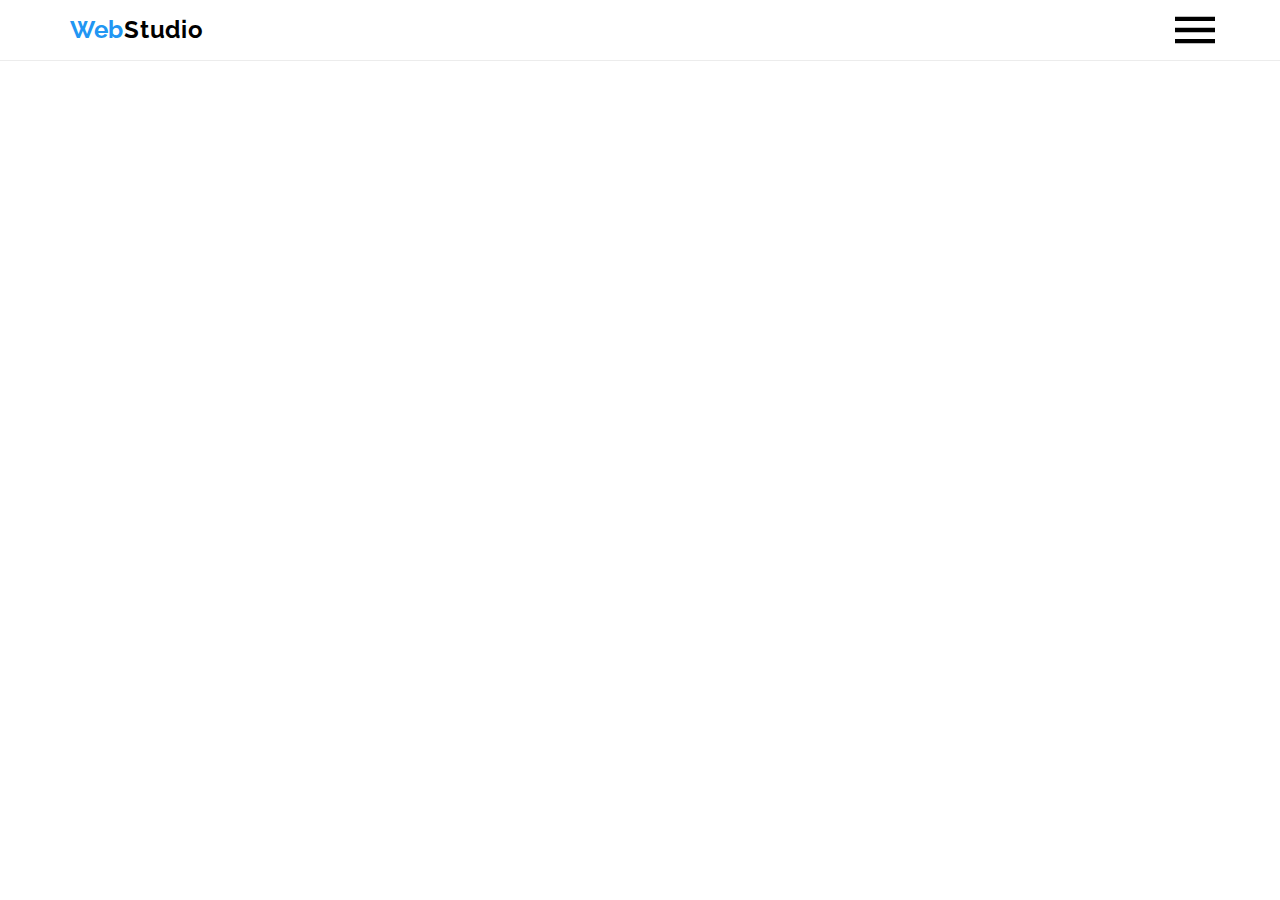
==== commit 0b432bae: "hw-8" ====
--- a/index.html
+++ b/index.html
@@ -84,6 +84,10 @@
             <li class="mobile-menu__item list">
               <a href="" class="mobile-menu__link link">Контакты</a>
             </li>
+          </ul>
+          <ul>
+            <li><a href="tel:+380961111111"> +38 096 111 11 11</a></li>
+            <li><a href=""></a></li>
           </ul>
         </div>
       </div>
--- a/css/main.min.css
+++ b/css/main.min.css
@@ -1,2 +1,2 @@
-h1,h2,h3,h4,h5,h6,p{margin-top:0;margin-bottom:0}ul,ol{margin-top:0;margin-bottom:0;padding-left:0}img{display:block}body{font-family:Roboto, sans-serif;margin:0}.link{text-decoration:none}.list{list-style:none}.section{padding-top:60px;padding-bottom:60px}@media screen and (min-width: 1200px){.section{padding-top:94px;padding-bottom:94px}}.container{width:100%;padding-left:15px;padding-right:15px;box-sizing:border-box}@media screen and (min-width: 480px){.container{width:480px;margin:0 auto}}@media screen and (min-width: 768px){.container{width:768px}}@media screen and (min-width: 1200px){.container{width:1200px}}:root{--first-color: #ffffff;--second-color: #212121;--accent-color: #2196f3;--duration: 250ms;--timing-function: cubic-bezier(0.4, 0, 0.2, 1)}.visually-hidden{position:absolute !important;clip:rect(1px 1px 1px 1px);clip:rect(1px, 1px, 1px, 1px);padding:0 !important;border:0 !important;height:1px !important;width:1px !important;overflow:hidden}.modal-btn{font-weight:700;font-size:16px;line-height:1.87;letter-spacing:0.06em;color:var(--first-color);background:var(--accent-color);cursor:pointer;padding:10px 32px;border:0;border-radius:4px;transition:background var(--timing-function) var(--duration)}.modal-btn:hover,.modal-btn:focus{background:#188ce8}.social-list-link{display:flex;justify-content:center;align-items:center;width:44px;height:44px;border-radius:50%;background-color:transparent;transition:background-color var(--timing-function) var(--duration)}.social-list-link:hover,.social-list-link:focus{background-color:var(--accent-color)}.social-list-link:hover .social-list-icon,.social-list-link:focus .social-list-icon{fill:var(--first-color)}.social-list{display:flex;justify-content:space-between}.social-list-icon{width:20px;height:20px;fill:#afb1b8;transition:fill var(--timing-function) var(--duration)}.backdrop{position:fixed;width:100vw;height:100vh;top:0;left:0;background-color:rgba(0,0,0,0.2);z-index:100;transition:opacity var(--timing-function) var(--duration),visibility var(--timing-function) var(--duration)}.is-hidden{opacity:0;visibility:hidden;pointer-events:none}.modal{position:absolute;width:528px;height:581px;background-color:var(--first-color);top:50%;left:50%;transform:translate(-50%, -50%);border-radius:4px;padding:40px}.modal-close-btn{position:absolute;top:8px;right:8px;width:30px;height:30px;padding:0;background-color:transparent;cursor:pointer;border:1px solid rgba(0,0,0,0.1);border-radius:50%;transition:transform var(--timing-function) var(--duration)}.close-btn-icon{position:absolute;top:50%;left:50%;transform:translate(-50%, -50%);width:18px;height:18px}.close-btn-icon:hover,.close-btn-icon:focus{fill:var(--accent-color)}.modal-form{display:flex;flex-direction:column}.modal-form-head{font-weight:700;font-size:20px;line-height:1.17;text-align:center;letter-spacing:0.03em;margin-bottom:12px;color:var(--second-color)}.modal-form-input{width:100%;height:40px;border:1px solid rgba(33,33,33,0.2);border-radius:4px;padding-left:42px}.modal-form-input:focus{border-color:var(--accent-color);outline:none}.modal-form-input:focus+.modal-form-icon{fill:var(--accent-color)}.modal-form-input-wrapper{position:relative;display:block;margin-top:4px}.modal-form-field{font-weight:400;font-size:12px;line-height:1.16;letter-spacing:0.01em;color:#757575;margin-top:10px}.modal-form-icon{position:absolute;top:50%;left:15px;transform:translateY(-50%);width:18px;height:18px}.modal-form-message{height:120px;width:100%;border:1px solid rgba(33,33,33,0.2);border-radius:4px;resize:none;padding:12px 16px;margin-top:4px}.modal-form-message::placeholder{font-weight:normal;font-size:14px;line-height:1.14;letter-spacing:0.01em;color:rgba(117,117,117,0.5)}.modal-form-message:focus{border-color:var(--accent-color);outline:none}.modal-form-checkbox-policy{font-weight:normal;font-size:14px;line-height:1.71;letter-spacing:0.03em;color:#757575;margin-top:20px}.modal-form-checkbox-policy::before{content:"";display:inline-block;vertical-align:middle;width:16px;height:15px;border:2px solid var(--second-color);border-radius:2px;cursor:pointer;margin-right:8px}.modal-form-checkbox:checked+.modal-form-checkbox-policy::before{background-image:url(../images/check.svg);border-color:var(--accent-color)}.modal-form-checkbox:focus+.modal-form-checkbox-policy::before{outline:var(--accent-color)}.modal-form-btn{align-self:center;font-weight:700;font-size:16px;line-height:1.87;letter-spacing:0.06em;color:var(--first-color);background:var(--accent-color);cursor:pointer;padding:10px 55px;border:0;border-radius:4px;box-shadow:0px 4px 4px rgba(0,0,0,0.15);transition:background var(--timing-function) var(--duration);margin-top:30px}.modal-form-btn:hover,.modal-form-btn:focus{background:#188ce8}.mobile-menu{position:fixed;top:0;left:0;width:100vw;height:100vh;background-color:#eb94d5;overflow:auto}.mobile-menu__container{position:relative;padding-top:48px;padding-bottom:48px}.mobile-menu__close-btn{position:absolute;top:10px;right:0;line-height:0;background-color:transparent;border:none;padding:0;margin-right:10px}.mobile-menu__close-icon{width:40px;height:40px;fill:var(--second-color)}.mobile-menu.is-open{opacity:1;visibility:visible;pointer-events:auto}.mobile-menu__item:not(:last-child){margin-bottom:32px}.mobile-menu__link{font-weight:500;font-size:40px;line-height:1.17;letter-spacing:0.02em;color:var(--second-color);transition:color var(--duration) var(--timing-function)}.mobile-menu__link:hover,.mobile-menu__link:focus{color:var(--accent-color)}.header{border-bottom:1px solid #ececec}.header__mobile-menu-btn{line-height:0;background-color:transparent;border:none;padding:0;margin-right:10px}.header__mobile-menu-icon{width:40px;height:40px;fill:#000000}.header-container{display:flex;justify-content:space-between;align-items:center;margin-top:10px;margin-bottom:10px}.logo-link{font-family:Raleway, sans-serif;font-weight:700;font-size:24px;line-height:1.16;letter-spacing:0.03em;margin-left:15px}.logo-web{color:var(--accent-color)}.logo-studio{color:#000000}.site-nav{display:none}.contact-list{display:none}.hero-section{background:#c4c4c4;display:flex;text-align:center;padding-top:200px;padding-bottom:200px;background-image:linear-gradient(rgba(47,48,58,0.4), rgba(47,48,58,0.4)),url("../images/bg-hero/bg-hero-pc.jpg");background-size:cover;max-width:1600px;margin:0 auto}.hero-title{font-weight:900;font-size:44px;line-height:1.36;text-align:center;letter-spacing:0.06em;text-transform:uppercase;color:var(--first-color);margin-bottom:30px}.feature__list-icon{display:flex;justify-content:center;align-items:center;margin-bottom:30px;background-color:#f5f4fa;border-radius:4px;width:450px;height:120px}.feature__icon{width:70px;height:70px}.feature__title{font-weight:700;font-size:14px;line-height:1.14;letter-spacing:0.03em;text-transform:uppercase;color:var(--second-color);margin-bottom:10px;text-align:center}.feature__text{font-weight:400;font-size:14px;line-height:1.71;letter-spacing:0.03em;color:#757575}.feature__list-item{margin-bottom:30px}@media screen and (min-width: 768px){.feature__list-icon{width:354px}.feature__list{display:flex;flex-wrap:wrap;margin-left:-30px}.feature__list-item{flex-basis:calc((100% - 60px) / 2);margin-left:30px}.feature__title{text-align:left}}@media screen and (min-width: 1200px){.feature__list-icon{width:270px}.feature__list{justify-content:space-between;margin-left:-30px}.feature__list-item{flex-basis:calc((100% - 120px) / 4);margin-left:30px}}.about-section{padding-bottom:94px;display:none}@media screen and (min-width: 1200px){.about-section{display:block}.section-title{font-weight:700;font-size:36px;line-height:1.16;text-align:center;letter-spacing:0.03em;color:var(--second-color);margin-bottom:50px}.about-section-list{display:flex;flex-wrap:wrap;margin-left:-30px;margin-top:-50px}.about-section-item{flex-basis:calc((100% - 90px) / 3);margin-left:30px;margin-top:50px}.about-img-wrapper{position:relative}.about-img-overlay{position:absolute;bottom:0;left:0;font-weight:700;font-size:16px;line-height:1.17;letter-spacing:0.03em;text-transform:uppercase;padding-top:27px;padding-bottom:27px;text-align:center;width:100%;background-color:rgba(47,48,58,0.8);color:var(--first-color)}.about-picture{width:370px;height:294px}}.team{background-color:#f5f4fa}.team__title{font-weight:500;font-size:16px;line-height:1.18;letter-spacing:0.03em;color:var(--second-color);margin-bottom:10px}.team__list{display:flex;flex-wrap:wrap;margin-left:-30px;margin-top:-30px}.team__list-item{flex-basis:calc((100% - 120px) / 4);margin-left:30px;margin-top:30px;background-color:#ffffff;box-shadow:0px 1px 3px rgba(0,0,0,0.12),0px 1px 1px rgba(0,0,0,0.14),0px 2px 1px rgba(0,0,0,0.2);border-radius:0px 0px 4px 4px}.team__list-content{padding-top:30px;padding-bottom:30px;text-align:center;padding-left:32px;padding-right:32px}.team__position{font-weight:400;font-size:16px;line-height:1.18;letter-spacing:0.03em;color:#757575;margin-bottom:16px}.client-list{display:flex;justify-content:space-between;align-items:center}.client-link{display:flex;width:170px;height:90px;align-items:center;justify-content:center;border-radius:4px;border:1px solid #afb1b8;transition:border-color var(--timing-function) var(--duration)}.client-link:hover,.client-link:focus{border-color:var(--accent-color)}.client-link:hover .client-icon,.client-link:focus .client-icon{fill:var(--accent-color)}.client-icon{width:106px;height:60px;fill:#afb1b8;transition:fill var(--timing-function) var(--duration)}footer{background:#2f303a;padding-top:60px;padding-bottom:60px}.footer-container{display:flex;align-items:baseline}.contact-footer{margin-right:70px}.add-link{font-style:normal;font-weight:400;font-size:14px;line-height:1.71;letter-spacing:0.03em;color:var(--first-color);display:inline-block;margin-bottom:9px}.footer-logo{margin-bottom:20px}.logo-studio-footer{color:var(--first-color)}.contact-link{font-style:normal;font-weight:400;font-size:14px;line-height:1.71;letter-spacing:0.03em;color:rgba(255,255,255,0.6);margin-bottom:9px;cursor:pointer;transition:color var(--timing-function) var(--duration)}.join-title{font-style:normal;font-weight:700;font-size:14px;line-height:1.17;letter-spacing:0.03em;color:var(--first-color);margin-bottom:20px}.join-list{display:flex}.join-footer-link{display:flex;justify-content:center;align-items:center;width:44px;height:44px;border-radius:50%;background-color:rgba(255,255,255,0.1);margin-right:10px;transition:background-color var(--timing-function) var(--duration)}.join-footer-link:hover,.join-footer-link:focus{background-color:var(--accent-color)}.join-icon{fill:#ffffff;width:20px;height:20px}.footer-email-input{margin-left:74px}.footer-input-title{font-style:normal;text-transform:uppercase;font-weight:700;font-size:14px;line-height:1.17;letter-spacing:0.03em;color:var(--first-color);margin-bottom:20px}.footer-form-input{width:358px;height:50px;padding-left:16px;border:1px solid rgba(255,255,255,0.3);border-radius:4px;background-color:#2f303a;color:var(--first-color)}.footer-form-btn{display:inline-flex;position:relative;margin-left:12px;padding:10px 28px;min-width:200px;background-color:var(--accent-color);color:var(--first-color);text-align:center;font-weight:700;font-size:16px;line-height:1.87;letter-spacing:0.06em;border-radius:4px;border:none;cursor:pointer;transition:box-shadow var(--timing-function) var(--duration)}.footer-form-btn:hover,.footer-form-btn:focus{background:#188ce8}.footer-form-btn-icon{position:absolute;width:24px;height:24px;right:28px;bottom:13px}.portfolio-section{display:flex;justify-content:center;margin-left:-8px;margin-bottom:50px}.portfolio-list{display:flex;flex-wrap:wrap;margin-left:-30px;margin-top:-30px}.portfolio-list-img{flex-basis:calc((100% - 90px) / 3);margin-left:30px;margin-top:30px;transition:box-shadow var(--timing-function) var(--duration)}.portfolio-list-img:hover,.portfolio-list-img:focus{box-shadow:0px 1px 1px rgba(0,0,0,0.12),0px 4px 4px rgba(0,0,0,0.06),1px 4px 6px rgba(0,0,0,0.16)}.portfolio-img-wrapper{position:relative;overflow:hidden}.portfolio-overlay{position:absolute;top:0;left:0;width:100%;height:100%;font-family:Roboto, sans-serif;font-weight:400;font-size:18px;line-height:1.55;letter-spacing:0.03em;color:var(--first-color);padding:63px 24px;background-color:rgba(33,150,243,0.9);overflow:auto;transform:translateY(100%);transition:transform var(--timing-function) var(--duration)}.portfolio-link-wrapper:hover .portfolio-overlay,.portfolio-link-wrapper:focus .portfolio-overlay{transform:translateY(0%)}.portfolio-btn{font-family:Roboto, sans-serif;font-weight:500;font-size:16px;line-height:1.62;text-align:center;letter-spacing:0.03em;color:var(--second-color);padding:6px 22px;flex-basis:calc((100% - 40px) / 8);margin-left:8px;border:0;border-radius:4px;cursor:pointer;transition:background var(--timing-function) var(--duration),color var(--timing-function) var(--duration)}.portfolio-btn:hover,.portfolio-btn:focus{background:var(--accent-color);color:var(--first-color)}.portfolio-title{font-weight:700;font-size:18px;line-height:2;letter-spacing:0.06em;color:var(--second-color);margin-bottom:4px}.portfolio-text{font-weight:400;font-size:16px;line-height:1.87;letter-spacing:0.03em;color:#757575}.porfolio-list-content{border:1px solid #eeeeee;border-top:0;box-sizing:border-box;padding:20px 24px}
+h1,h2,h3,h4,h5,h6,p{margin-top:0;margin-bottom:0}ul,ol{margin-top:0;margin-bottom:0;padding-left:0}img{display:block}body{font-family:Roboto, sans-serif;margin:0}.link{text-decoration:none}.list{list-style:none}.section{padding-top:60px;padding-bottom:60px}@media screen and (min-width: 1200px){.section{padding-top:94px;padding-bottom:94px}}.container{width:100%;padding-left:15px;padding-right:15px;box-sizing:border-box}@media screen and (min-width: 480px){.container{width:480px;margin:0 auto}}@media screen and (min-width: 768px){.container{width:768px}}@media screen and (min-width: 1200px){.container{width:1200px}}:root{--first-color: #ffffff;--second-color: #212121;--accent-color: #2196f3;--duration: 250ms;--timing-function: cubic-bezier(0.4, 0, 0.2, 1)}.visually-hidden{position:absolute !important;clip:rect(1px 1px 1px 1px);clip:rect(1px, 1px, 1px, 1px);padding:0 !important;border:0 !important;height:1px !important;width:1px !important;overflow:hidden}.modal-btn{font-weight:700;font-size:16px;line-height:1.87;letter-spacing:0.06em;color:var(--first-color);background:var(--accent-color);cursor:pointer;padding:10px 32px;border:0;border-radius:4px;transition:background var(--timing-function) var(--duration)}.modal-btn:hover,.modal-btn:focus{background:#188ce8}.social-list-link{display:flex;justify-content:center;align-items:center;width:44px;height:44px;border-radius:50%;background-color:transparent;transition:background-color var(--timing-function) var(--duration)}.social-list-link:hover,.social-list-link:focus{background-color:var(--accent-color)}.social-list-link:hover .social-list-icon,.social-list-link:focus .social-list-icon{fill:var(--first-color)}.social-list{display:flex;justify-content:space-between}.social-list-icon{width:20px;height:20px;fill:#afb1b8;transition:fill var(--timing-function) var(--duration)}.backdrop{position:fixed;width:100vw;height:100vh;top:0;left:0;background-color:rgba(0,0,0,0.2);z-index:100;transition:opacity var(--timing-function) var(--duration),visibility var(--timing-function) var(--duration)}.is-hidden{opacity:0;visibility:hidden;pointer-events:none}.modal{position:absolute;width:528px;height:581px;background-color:var(--first-color);top:50%;left:50%;transform:translate(-50%, -50%);border-radius:4px;padding:40px}.modal-close-btn{position:absolute;top:8px;right:8px;width:30px;height:30px;padding:0;background-color:transparent;cursor:pointer;border:1px solid rgba(0,0,0,0.1);border-radius:50%;transition:transform var(--timing-function) var(--duration)}.close-btn-icon{position:absolute;top:50%;left:50%;transform:translate(-50%, -50%);width:18px;height:18px}.close-btn-icon:hover,.close-btn-icon:focus{fill:var(--accent-color)}.modal-form{display:flex;flex-direction:column}.modal-form-head{font-weight:700;font-size:20px;line-height:1.17;text-align:center;letter-spacing:0.03em;margin-bottom:12px;color:var(--second-color)}.modal-form-input{width:100%;height:40px;border:1px solid rgba(33,33,33,0.2);border-radius:4px;padding-left:42px}.modal-form-input:focus{border-color:var(--accent-color);outline:none}.modal-form-input:focus+.modal-form-icon{fill:var(--accent-color)}.modal-form-input-wrapper{position:relative;display:block;margin-top:4px}.modal-form-field{font-weight:400;font-size:12px;line-height:1.16;letter-spacing:0.01em;color:#757575;margin-top:10px}.modal-form-icon{position:absolute;top:50%;left:15px;transform:translateY(-50%);width:18px;height:18px}.modal-form-message{height:120px;width:100%;border:1px solid rgba(33,33,33,0.2);border-radius:4px;resize:none;padding:12px 16px;margin-top:4px}.modal-form-message::placeholder{font-weight:normal;font-size:14px;line-height:1.14;letter-spacing:0.01em;color:rgba(117,117,117,0.5)}.modal-form-message:focus{border-color:var(--accent-color);outline:none}.modal-form-checkbox-policy{font-weight:normal;font-size:14px;line-height:1.71;letter-spacing:0.03em;color:#757575;margin-top:20px}.modal-form-checkbox-policy::before{content:"";display:inline-block;vertical-align:middle;width:16px;height:15px;border:2px solid var(--second-color);border-radius:2px;cursor:pointer;margin-right:8px}.modal-form-checkbox:checked+.modal-form-checkbox-policy::before{background-image:url(../images/check.svg);border-color:var(--accent-color)}.modal-form-checkbox:focus+.modal-form-checkbox-policy::before{outline:var(--accent-color)}.modal-form-btn{align-self:center;font-weight:700;font-size:16px;line-height:1.87;letter-spacing:0.06em;color:var(--first-color);background:var(--accent-color);cursor:pointer;padding:10px 55px;border:0;border-radius:4px;box-shadow:0px 4px 4px rgba(0,0,0,0.15);transition:background var(--timing-function) var(--duration);margin-top:30px}.modal-form-btn:hover,.modal-form-btn:focus{background:#188ce8}.mobile-menu{position:fixed;top:0;left:0;width:100vw;height:100vh;overflow:auto;opacity:0;visibility:hidden;pointer-events:none}.mobile-menu__container{position:relative;padding-top:48px;padding-bottom:48px}.mobile-menu__close-btn{position:absolute;top:10px;right:0;line-height:0;background-color:transparent;border:none;padding:0;margin-right:10px}.mobile-menu__close-icon{width:40px;height:40px;fill:var(--second-color)}.mobile-menu.is-open{opacity:1;visibility:visible;pointer-events:auto}.mobile-menu__item:not(:last-child){margin-bottom:32px}.mobile-menu__link{font-weight:500;font-size:40px;line-height:1.17;letter-spacing:0.02em;color:var(--second-color);transition:color var(--duration) var(--timing-function)}.mobile-menu__link:hover,.mobile-menu__link:focus{color:var(--accent-color)}.header{border-bottom:1px solid #ececec}.header__mobile-menu-btn{line-height:0;background-color:transparent;border:none;padding:0;margin-right:10px}.header__mobile-menu-icon{width:40px;height:40px;fill:#000000}.header-container{display:flex;justify-content:space-between;align-items:center;margin-top:10px;margin-bottom:10px}.logo-link{font-family:Raleway, sans-serif;font-weight:700;font-size:24px;line-height:1.16;letter-spacing:0.03em;margin-left:15px}.logo-web{color:var(--accent-color)}.logo-studio{color:#000000}.site-nav{display:none}.contact-list{display:none}.hero-section{background:#c4c4c4;display:flex;text-align:center;padding-top:200px;padding-bottom:200px;background-image:linear-gradient(rgba(47,48,58,0.4), rgba(47,48,58,0.4)),url("../images/bg-hero/bg-hero-pc.jpg");background-size:cover;max-width:1600px;margin:0 auto}.hero-title{font-weight:900;font-size:44px;line-height:1.36;text-align:center;letter-spacing:0.06em;text-transform:uppercase;color:var(--first-color);margin-bottom:30px}.feature__list-icon{display:flex;justify-content:center;align-items:center;margin-bottom:30px;background-color:#f5f4fa;border-radius:4px;width:450px;height:120px}.feature__icon{width:70px;height:70px}.feature__title{font-weight:700;font-size:14px;line-height:1.14;letter-spacing:0.03em;text-transform:uppercase;color:var(--second-color);margin-bottom:10px;text-align:center}.feature__text{font-weight:400;font-size:14px;line-height:1.71;letter-spacing:0.03em;color:#757575}.feature__list-item{margin-bottom:30px}@media screen and (min-width: 768px){.feature__list-icon{width:354px}.feature__list{display:flex;flex-wrap:wrap;margin-left:-30px}.feature__list-item{flex-basis:calc((100% - 60px) / 2);margin-left:30px}.feature__title{text-align:left}}@media screen and (min-width: 1200px){.feature__list-icon{width:270px}.feature__list{justify-content:space-between;margin-left:-30px}.feature__list-item{flex-basis:calc((100% - 120px) / 4);margin-left:30px}}.about-section{padding-bottom:94px;display:none}@media screen and (min-width: 1200px){.about-section{display:block}.section-title{font-weight:700;font-size:36px;line-height:1.16;text-align:center;letter-spacing:0.03em;color:var(--second-color);margin-bottom:50px}.about-section-list{display:flex;flex-wrap:wrap;margin-left:-30px;margin-top:-50px}.about-section-item{flex-basis:calc((100% - 90px) / 3);margin-left:30px;margin-top:50px}.about-img-wrapper{position:relative}.about-img-overlay{position:absolute;bottom:0;left:0;font-weight:700;font-size:16px;line-height:1.17;letter-spacing:0.03em;text-transform:uppercase;padding-top:27px;padding-bottom:27px;text-align:center;width:100%;background-color:rgba(47,48,58,0.8);color:var(--first-color)}.about-picture{width:370px;height:294px}}.team{background-color:#f5f4fa}.team__title{font-weight:500;font-size:16px;line-height:1.18;letter-spacing:0.03em;color:var(--second-color);margin-bottom:10px}.team__list{display:flex;flex-wrap:wrap;margin-left:-30px;margin-top:-30px}.team__list-item{flex-basis:calc((100% - 120px) / 4);margin-left:30px;margin-top:30px;background-color:#ffffff;box-shadow:0px 1px 3px rgba(0,0,0,0.12),0px 1px 1px rgba(0,0,0,0.14),0px 2px 1px rgba(0,0,0,0.2);border-radius:0px 0px 4px 4px}.team__list-content{padding-top:30px;padding-bottom:30px;text-align:center;padding-left:32px;padding-right:32px}.team__position{font-weight:400;font-size:16px;line-height:1.18;letter-spacing:0.03em;color:#757575;margin-bottom:16px}.client-list{display:flex;justify-content:space-between;align-items:center}.client-link{display:flex;width:170px;height:90px;align-items:center;justify-content:center;border-radius:4px;border:1px solid #afb1b8;transition:border-color var(--timing-function) var(--duration)}.client-link:hover,.client-link:focus{border-color:var(--accent-color)}.client-link:hover .client-icon,.client-link:focus .client-icon{fill:var(--accent-color)}.client-icon{width:106px;height:60px;fill:#afb1b8;transition:fill var(--timing-function) var(--duration)}footer{background:#2f303a;padding-top:60px;padding-bottom:60px}.footer-container{display:flex;align-items:baseline}.contact-footer{margin-right:70px}.add-link{font-style:normal;font-weight:400;font-size:14px;line-height:1.71;letter-spacing:0.03em;color:var(--first-color);display:inline-block;margin-bottom:9px}.footer-logo{margin-bottom:20px}.logo-studio-footer{color:var(--first-color)}.contact-link{font-style:normal;font-weight:400;font-size:14px;line-height:1.71;letter-spacing:0.03em;color:rgba(255,255,255,0.6);margin-bottom:9px;cursor:pointer;transition:color var(--timing-function) var(--duration)}.join-title{font-style:normal;font-weight:700;font-size:14px;line-height:1.17;letter-spacing:0.03em;color:var(--first-color);margin-bottom:20px}.join-list{display:flex}.join-footer-link{display:flex;justify-content:center;align-items:center;width:44px;height:44px;border-radius:50%;background-color:rgba(255,255,255,0.1);margin-right:10px;transition:background-color var(--timing-function) var(--duration)}.join-footer-link:hover,.join-footer-link:focus{background-color:var(--accent-color)}.join-icon{fill:#ffffff;width:20px;height:20px}.footer-email-input{margin-left:74px}.footer-input-title{font-style:normal;text-transform:uppercase;font-weight:700;font-size:14px;line-height:1.17;letter-spacing:0.03em;color:var(--first-color);margin-bottom:20px}.footer-form-input{width:358px;height:50px;padding-left:16px;border:1px solid rgba(255,255,255,0.3);border-radius:4px;background-color:#2f303a;color:var(--first-color)}.footer-form-btn{display:inline-flex;position:relative;margin-left:12px;padding:10px 28px;min-width:200px;background-color:var(--accent-color);color:var(--first-color);text-align:center;font-weight:700;font-size:16px;line-height:1.87;letter-spacing:0.06em;border-radius:4px;border:none;cursor:pointer;transition:box-shadow var(--timing-function) var(--duration)}.footer-form-btn:hover,.footer-form-btn:focus{background:#188ce8}.footer-form-btn-icon{position:absolute;width:24px;height:24px;right:28px;bottom:13px}.portfolio-section{display:flex;justify-content:center;margin-left:-8px;margin-bottom:50px}.portfolio-list{display:flex;flex-wrap:wrap;margin-left:-30px;margin-top:-30px}.portfolio-list-img{flex-basis:calc((100% - 90px) / 3);margin-left:30px;margin-top:30px;transition:box-shadow var(--timing-function) var(--duration)}.portfolio-list-img:hover,.portfolio-list-img:focus{box-shadow:0px 1px 1px rgba(0,0,0,0.12),0px 4px 4px rgba(0,0,0,0.06),1px 4px 6px rgba(0,0,0,0.16)}.portfolio-img-wrapper{position:relative;overflow:hidden}.portfolio-overlay{position:absolute;top:0;left:0;width:100%;height:100%;font-family:Roboto, sans-serif;font-weight:400;font-size:18px;line-height:1.55;letter-spacing:0.03em;color:var(--first-color);padding:63px 24px;background-color:rgba(33,150,243,0.9);overflow:auto;transform:translateY(100%);transition:transform var(--timing-function) var(--duration)}.portfolio-link-wrapper:hover .portfolio-overlay,.portfolio-link-wrapper:focus .portfolio-overlay{transform:translateY(0%)}.portfolio-btn{font-family:Roboto, sans-serif;font-weight:500;font-size:16px;line-height:1.62;text-align:center;letter-spacing:0.03em;color:var(--second-color);padding:6px 22px;flex-basis:calc((100% - 40px) / 8);margin-left:8px;border:0;border-radius:4px;cursor:pointer;transition:background var(--timing-function) var(--duration),color var(--timing-function) var(--duration)}.portfolio-btn:hover,.portfolio-btn:focus{background:var(--accent-color);color:var(--first-color)}.portfolio-title{font-weight:700;font-size:18px;line-height:2;letter-spacing:0.06em;color:var(--second-color);margin-bottom:4px}.portfolio-text{font-weight:400;font-size:16px;line-height:1.87;letter-spacing:0.03em;color:#757575}.porfolio-list-content{border:1px solid #eeeeee;border-top:0;box-sizing:border-box;padding:20px 24px}
 /*# sourceMappingURL=main.min.css.map */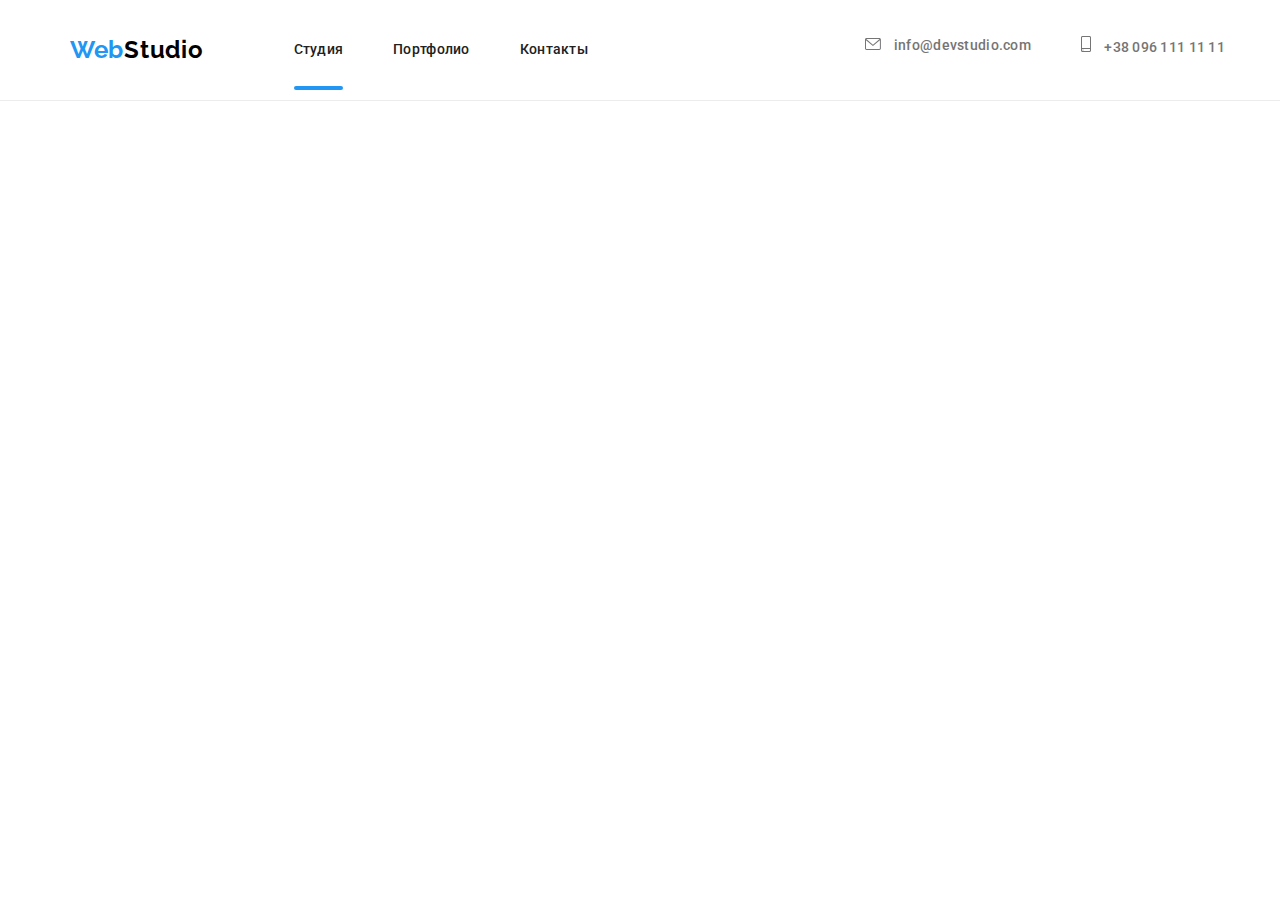
==== commit e4106d56: "hw-8" ====
--- a/index.html
+++ b/index.html
@@ -85,9 +85,37 @@
               <a href="" class="mobile-menu__link link">Контакты</a>
             </li>
           </ul>
-          <ul>
-            <li><a href="tel:+380961111111"> +38 096 111 11 11</a></li>
-            <li><a href=""></a></li>
+          <ul class="mobile-menu__contact-list list">
+            <li>
+              <a
+                class="mobile-menu__contact-link-tel link"
+                href="tel:+380961111111"
+              >
+                +38 096 111 11 11</a
+              >
+            </li>
+            <li>
+              <a
+                class="mobile-menu__contact-link-mail link"
+                href="mailto:info@devstudio.com"
+                >info@devstudio.com</a
+              >
+            </li>
+          </ul>
+
+          <ul class="mobile-menu__social-list list">
+            <li class="mobile-menu__social-item">
+              <a class="mobile-menu__social-link link" href="#">Instagram</a>
+            </li>
+            <li class="mobile-menu__social-item">
+              <a class="mobile-menu__social-link link" href="#">Twitter</a>
+            </li>
+            <li class="mobile-menu__social-item">
+              <a class="mobile-menu__social-link link" href="#">Facebook</a>
+            </li>
+            <li class="mobile-menu__social-item">
+              <a class="mobile-menu__social-link link" href="#">LinkedIn</a>
+            </li>
           </ul>
         </div>
       </div>
--- a/css/main.min.css
+++ b/css/main.min.css
@@ -1,2 +1,2 @@
-h1,h2,h3,h4,h5,h6,p{margin-top:0;margin-bottom:0}ul,ol{margin-top:0;margin-bottom:0;padding-left:0}img{display:block}body{font-family:Roboto, sans-serif;margin:0}.link{text-decoration:none}.list{list-style:none}.section{padding-top:60px;padding-bottom:60px}@media screen and (min-width: 1200px){.section{padding-top:94px;padding-bottom:94px}}.container{width:100%;padding-left:15px;padding-right:15px;box-sizing:border-box}@media screen and (min-width: 480px){.container{width:480px;margin:0 auto}}@media screen and (min-width: 768px){.container{width:768px}}@media screen and (min-width: 1200px){.container{width:1200px}}:root{--first-color: #ffffff;--second-color: #212121;--accent-color: #2196f3;--duration: 250ms;--timing-function: cubic-bezier(0.4, 0, 0.2, 1)}.visually-hidden{position:absolute !important;clip:rect(1px 1px 1px 1px);clip:rect(1px, 1px, 1px, 1px);padding:0 !important;border:0 !important;height:1px !important;width:1px !important;overflow:hidden}.modal-btn{font-weight:700;font-size:16px;line-height:1.87;letter-spacing:0.06em;color:var(--first-color);background:var(--accent-color);cursor:pointer;padding:10px 32px;border:0;border-radius:4px;transition:background var(--timing-function) var(--duration)}.modal-btn:hover,.modal-btn:focus{background:#188ce8}.social-list-link{display:flex;justify-content:center;align-items:center;width:44px;height:44px;border-radius:50%;background-color:transparent;transition:background-color var(--timing-function) var(--duration)}.social-list-link:hover,.social-list-link:focus{background-color:var(--accent-color)}.social-list-link:hover .social-list-icon,.social-list-link:focus .social-list-icon{fill:var(--first-color)}.social-list{display:flex;justify-content:space-between}.social-list-icon{width:20px;height:20px;fill:#afb1b8;transition:fill var(--timing-function) var(--duration)}.backdrop{position:fixed;width:100vw;height:100vh;top:0;left:0;background-color:rgba(0,0,0,0.2);z-index:100;transition:opacity var(--timing-function) var(--duration),visibility var(--timing-function) var(--duration)}.is-hidden{opacity:0;visibility:hidden;pointer-events:none}.modal{position:absolute;width:528px;height:581px;background-color:var(--first-color);top:50%;left:50%;transform:translate(-50%, -50%);border-radius:4px;padding:40px}.modal-close-btn{position:absolute;top:8px;right:8px;width:30px;height:30px;padding:0;background-color:transparent;cursor:pointer;border:1px solid rgba(0,0,0,0.1);border-radius:50%;transition:transform var(--timing-function) var(--duration)}.close-btn-icon{position:absolute;top:50%;left:50%;transform:translate(-50%, -50%);width:18px;height:18px}.close-btn-icon:hover,.close-btn-icon:focus{fill:var(--accent-color)}.modal-form{display:flex;flex-direction:column}.modal-form-head{font-weight:700;font-size:20px;line-height:1.17;text-align:center;letter-spacing:0.03em;margin-bottom:12px;color:var(--second-color)}.modal-form-input{width:100%;height:40px;border:1px solid rgba(33,33,33,0.2);border-radius:4px;padding-left:42px}.modal-form-input:focus{border-color:var(--accent-color);outline:none}.modal-form-input:focus+.modal-form-icon{fill:var(--accent-color)}.modal-form-input-wrapper{position:relative;display:block;margin-top:4px}.modal-form-field{font-weight:400;font-size:12px;line-height:1.16;letter-spacing:0.01em;color:#757575;margin-top:10px}.modal-form-icon{position:absolute;top:50%;left:15px;transform:translateY(-50%);width:18px;height:18px}.modal-form-message{height:120px;width:100%;border:1px solid rgba(33,33,33,0.2);border-radius:4px;resize:none;padding:12px 16px;margin-top:4px}.modal-form-message::placeholder{font-weight:normal;font-size:14px;line-height:1.14;letter-spacing:0.01em;color:rgba(117,117,117,0.5)}.modal-form-message:focus{border-color:var(--accent-color);outline:none}.modal-form-checkbox-policy{font-weight:normal;font-size:14px;line-height:1.71;letter-spacing:0.03em;color:#757575;margin-top:20px}.modal-form-checkbox-policy::before{content:"";display:inline-block;vertical-align:middle;width:16px;height:15px;border:2px solid var(--second-color);border-radius:2px;cursor:pointer;margin-right:8px}.modal-form-checkbox:checked+.modal-form-checkbox-policy::before{background-image:url(../images/check.svg);border-color:var(--accent-color)}.modal-form-checkbox:focus+.modal-form-checkbox-policy::before{outline:var(--accent-color)}.modal-form-btn{align-self:center;font-weight:700;font-size:16px;line-height:1.87;letter-spacing:0.06em;color:var(--first-color);background:var(--accent-color);cursor:pointer;padding:10px 55px;border:0;border-radius:4px;box-shadow:0px 4px 4px rgba(0,0,0,0.15);transition:background var(--timing-function) var(--duration);margin-top:30px}.modal-form-btn:hover,.modal-form-btn:focus{background:#188ce8}.mobile-menu{position:fixed;top:0;left:0;width:100vw;height:100vh;overflow:auto;opacity:0;visibility:hidden;pointer-events:none}.mobile-menu__container{position:relative;padding-top:48px;padding-bottom:48px}.mobile-menu__close-btn{position:absolute;top:10px;right:0;line-height:0;background-color:transparent;border:none;padding:0;margin-right:10px}.mobile-menu__close-icon{width:40px;height:40px;fill:var(--second-color)}.mobile-menu.is-open{opacity:1;visibility:visible;pointer-events:auto}.mobile-menu__item:not(:last-child){margin-bottom:32px}.mobile-menu__link{font-weight:500;font-size:40px;line-height:1.17;letter-spacing:0.02em;color:var(--second-color);transition:color var(--duration) var(--timing-function)}.mobile-menu__link:hover,.mobile-menu__link:focus{color:var(--accent-color)}.header{border-bottom:1px solid #ececec}.header__mobile-menu-btn{line-height:0;background-color:transparent;border:none;padding:0;margin-right:10px}.header__mobile-menu-icon{width:40px;height:40px;fill:#000000}.header-container{display:flex;justify-content:space-between;align-items:center;margin-top:10px;margin-bottom:10px}.logo-link{font-family:Raleway, sans-serif;font-weight:700;font-size:24px;line-height:1.16;letter-spacing:0.03em;margin-left:15px}.logo-web{color:var(--accent-color)}.logo-studio{color:#000000}.site-nav{display:none}.contact-list{display:none}.hero-section{background:#c4c4c4;display:flex;text-align:center;padding-top:200px;padding-bottom:200px;background-image:linear-gradient(rgba(47,48,58,0.4), rgba(47,48,58,0.4)),url("../images/bg-hero/bg-hero-pc.jpg");background-size:cover;max-width:1600px;margin:0 auto}.hero-title{font-weight:900;font-size:44px;line-height:1.36;text-align:center;letter-spacing:0.06em;text-transform:uppercase;color:var(--first-color);margin-bottom:30px}.feature__list-icon{display:flex;justify-content:center;align-items:center;margin-bottom:30px;background-color:#f5f4fa;border-radius:4px;width:450px;height:120px}.feature__icon{width:70px;height:70px}.feature__title{font-weight:700;font-size:14px;line-height:1.14;letter-spacing:0.03em;text-transform:uppercase;color:var(--second-color);margin-bottom:10px;text-align:center}.feature__text{font-weight:400;font-size:14px;line-height:1.71;letter-spacing:0.03em;color:#757575}.feature__list-item{margin-bottom:30px}@media screen and (min-width: 768px){.feature__list-icon{width:354px}.feature__list{display:flex;flex-wrap:wrap;margin-left:-30px}.feature__list-item{flex-basis:calc((100% - 60px) / 2);margin-left:30px}.feature__title{text-align:left}}@media screen and (min-width: 1200px){.feature__list-icon{width:270px}.feature__list{justify-content:space-between;margin-left:-30px}.feature__list-item{flex-basis:calc((100% - 120px) / 4);margin-left:30px}}.about-section{padding-bottom:94px;display:none}@media screen and (min-width: 1200px){.about-section{display:block}.section-title{font-weight:700;font-size:36px;line-height:1.16;text-align:center;letter-spacing:0.03em;color:var(--second-color);margin-bottom:50px}.about-section-list{display:flex;flex-wrap:wrap;margin-left:-30px;margin-top:-50px}.about-section-item{flex-basis:calc((100% - 90px) / 3);margin-left:30px;margin-top:50px}.about-img-wrapper{position:relative}.about-img-overlay{position:absolute;bottom:0;left:0;font-weight:700;font-size:16px;line-height:1.17;letter-spacing:0.03em;text-transform:uppercase;padding-top:27px;padding-bottom:27px;text-align:center;width:100%;background-color:rgba(47,48,58,0.8);color:var(--first-color)}.about-picture{width:370px;height:294px}}.team{background-color:#f5f4fa}.team__title{font-weight:500;font-size:16px;line-height:1.18;letter-spacing:0.03em;color:var(--second-color);margin-bottom:10px}.team__list{display:flex;flex-wrap:wrap;margin-left:-30px;margin-top:-30px}.team__list-item{flex-basis:calc((100% - 120px) / 4);margin-left:30px;margin-top:30px;background-color:#ffffff;box-shadow:0px 1px 3px rgba(0,0,0,0.12),0px 1px 1px rgba(0,0,0,0.14),0px 2px 1px rgba(0,0,0,0.2);border-radius:0px 0px 4px 4px}.team__list-content{padding-top:30px;padding-bottom:30px;text-align:center;padding-left:32px;padding-right:32px}.team__position{font-weight:400;font-size:16px;line-height:1.18;letter-spacing:0.03em;color:#757575;margin-bottom:16px}.client-list{display:flex;justify-content:space-between;align-items:center}.client-link{display:flex;width:170px;height:90px;align-items:center;justify-content:center;border-radius:4px;border:1px solid #afb1b8;transition:border-color var(--timing-function) var(--duration)}.client-link:hover,.client-link:focus{border-color:var(--accent-color)}.client-link:hover .client-icon,.client-link:focus .client-icon{fill:var(--accent-color)}.client-icon{width:106px;height:60px;fill:#afb1b8;transition:fill var(--timing-function) var(--duration)}footer{background:#2f303a;padding-top:60px;padding-bottom:60px}.footer-container{display:flex;align-items:baseline}.contact-footer{margin-right:70px}.add-link{font-style:normal;font-weight:400;font-size:14px;line-height:1.71;letter-spacing:0.03em;color:var(--first-color);display:inline-block;margin-bottom:9px}.footer-logo{margin-bottom:20px}.logo-studio-footer{color:var(--first-color)}.contact-link{font-style:normal;font-weight:400;font-size:14px;line-height:1.71;letter-spacing:0.03em;color:rgba(255,255,255,0.6);margin-bottom:9px;cursor:pointer;transition:color var(--timing-function) var(--duration)}.join-title{font-style:normal;font-weight:700;font-size:14px;line-height:1.17;letter-spacing:0.03em;color:var(--first-color);margin-bottom:20px}.join-list{display:flex}.join-footer-link{display:flex;justify-content:center;align-items:center;width:44px;height:44px;border-radius:50%;background-color:rgba(255,255,255,0.1);margin-right:10px;transition:background-color var(--timing-function) var(--duration)}.join-footer-link:hover,.join-footer-link:focus{background-color:var(--accent-color)}.join-icon{fill:#ffffff;width:20px;height:20px}.footer-email-input{margin-left:74px}.footer-input-title{font-style:normal;text-transform:uppercase;font-weight:700;font-size:14px;line-height:1.17;letter-spacing:0.03em;color:var(--first-color);margin-bottom:20px}.footer-form-input{width:358px;height:50px;padding-left:16px;border:1px solid rgba(255,255,255,0.3);border-radius:4px;background-color:#2f303a;color:var(--first-color)}.footer-form-btn{display:inline-flex;position:relative;margin-left:12px;padding:10px 28px;min-width:200px;background-color:var(--accent-color);color:var(--first-color);text-align:center;font-weight:700;font-size:16px;line-height:1.87;letter-spacing:0.06em;border-radius:4px;border:none;cursor:pointer;transition:box-shadow var(--timing-function) var(--duration)}.footer-form-btn:hover,.footer-form-btn:focus{background:#188ce8}.footer-form-btn-icon{position:absolute;width:24px;height:24px;right:28px;bottom:13px}.portfolio-section{display:flex;justify-content:center;margin-left:-8px;margin-bottom:50px}.portfolio-list{display:flex;flex-wrap:wrap;margin-left:-30px;margin-top:-30px}.portfolio-list-img{flex-basis:calc((100% - 90px) / 3);margin-left:30px;margin-top:30px;transition:box-shadow var(--timing-function) var(--duration)}.portfolio-list-img:hover,.portfolio-list-img:focus{box-shadow:0px 1px 1px rgba(0,0,0,0.12),0px 4px 4px rgba(0,0,0,0.06),1px 4px 6px rgba(0,0,0,0.16)}.portfolio-img-wrapper{position:relative;overflow:hidden}.portfolio-overlay{position:absolute;top:0;left:0;width:100%;height:100%;font-family:Roboto, sans-serif;font-weight:400;font-size:18px;line-height:1.55;letter-spacing:0.03em;color:var(--first-color);padding:63px 24px;background-color:rgba(33,150,243,0.9);overflow:auto;transform:translateY(100%);transition:transform var(--timing-function) var(--duration)}.portfolio-link-wrapper:hover .portfolio-overlay,.portfolio-link-wrapper:focus .portfolio-overlay{transform:translateY(0%)}.portfolio-btn{font-family:Roboto, sans-serif;font-weight:500;font-size:16px;line-height:1.62;text-align:center;letter-spacing:0.03em;color:var(--second-color);padding:6px 22px;flex-basis:calc((100% - 40px) / 8);margin-left:8px;border:0;border-radius:4px;cursor:pointer;transition:background var(--timing-function) var(--duration),color var(--timing-function) var(--duration)}.portfolio-btn:hover,.portfolio-btn:focus{background:var(--accent-color);color:var(--first-color)}.portfolio-title{font-weight:700;font-size:18px;line-height:2;letter-spacing:0.06em;color:var(--second-color);margin-bottom:4px}.portfolio-text{font-weight:400;font-size:16px;line-height:1.87;letter-spacing:0.03em;color:#757575}.porfolio-list-content{border:1px solid #eeeeee;border-top:0;box-sizing:border-box;padding:20px 24px}
+h1,h2,h3,h4,h5,h6,p{margin-top:0;margin-bottom:0}ul,ol{margin-top:0;margin-bottom:0;padding-left:0}img{display:block}body{font-family:Roboto, sans-serif;margin:0}.link{text-decoration:none}.list{list-style:none}.section{padding-top:60px;padding-bottom:60px}@media screen and (min-width: 1200px){.section{padding-top:94px;padding-bottom:94px}}.container{width:100%;padding-left:15px;padding-right:15px;box-sizing:border-box}@media screen and (min-width: 480px){.container{width:480px;margin:0 auto}}@media screen and (min-width: 768px){.container{width:768px}}@media screen and (min-width: 1200px){.container{width:1200px}}:root{--first-color: #ffffff;--second-color: #212121;--accent-color: #2196f3;--duration: 250ms;--timing-function: cubic-bezier(0.4, 0, 0.2, 1)}.visually-hidden{position:absolute !important;clip:rect(1px 1px 1px 1px);clip:rect(1px, 1px, 1px, 1px);padding:0 !important;border:0 !important;height:1px !important;width:1px !important;overflow:hidden}.modal-btn{font-weight:700;font-size:16px;line-height:1.87;letter-spacing:0.06em;color:var(--first-color);background:var(--accent-color);cursor:pointer;padding:10px 32px;border:0;border-radius:4px;transition:background var(--timing-function) var(--duration)}.modal-btn:hover,.modal-btn:focus{background:#188ce8}.social-list-link{display:flex;justify-content:center;align-items:center;width:44px;height:44px;border-radius:50%;background-color:transparent;transition:background-color var(--timing-function) var(--duration)}.social-list-link:hover,.social-list-link:focus{background-color:var(--accent-color)}.social-list-link:hover .social-list-icon,.social-list-link:focus .social-list-icon{fill:var(--first-color)}.social-list{display:flex;justify-content:space-between}.social-list-icon{width:20px;height:20px;fill:#afb1b8;transition:fill var(--timing-function) var(--duration)}.backdrop{position:fixed;width:100vw;height:100vh;top:0;left:0;background-color:rgba(0,0,0,0.2);z-index:100;transition:opacity var(--timing-function) var(--duration),visibility var(--timing-function) var(--duration)}.is-hidden{opacity:0;visibility:hidden;pointer-events:none}.modal{position:absolute;width:528px;height:581px;background-color:var(--first-color);top:50%;left:50%;transform:translate(-50%, -50%);border-radius:4px;padding:40px}.modal-close-btn{position:absolute;top:8px;right:8px;width:30px;height:30px;padding:0;background-color:transparent;cursor:pointer;border:1px solid rgba(0,0,0,0.1);border-radius:50%;transition:transform var(--timing-function) var(--duration)}.close-btn-icon{position:absolute;top:50%;left:50%;transform:translate(-50%, -50%);width:18px;height:18px}.close-btn-icon:hover,.close-btn-icon:focus{fill:var(--accent-color)}.modal-form{display:flex;flex-direction:column}.modal-form-head{font-weight:700;font-size:20px;line-height:1.17;text-align:center;letter-spacing:0.03em;margin-bottom:12px;color:var(--second-color)}.modal-form-input{width:100%;height:40px;border:1px solid rgba(33,33,33,0.2);border-radius:4px;padding-left:42px}.modal-form-input:focus{border-color:var(--accent-color);outline:none}.modal-form-input:focus+.modal-form-icon{fill:var(--accent-color)}.modal-form-input-wrapper{position:relative;display:block;margin-top:4px}.modal-form-field{font-weight:400;font-size:12px;line-height:1.16;letter-spacing:0.01em;color:#757575;margin-top:10px}.modal-form-icon{position:absolute;top:50%;left:15px;transform:translateY(-50%);width:18px;height:18px}.modal-form-message{height:120px;width:100%;border:1px solid rgba(33,33,33,0.2);border-radius:4px;resize:none;padding:12px 16px;margin-top:4px}.modal-form-message::placeholder{font-weight:normal;font-size:14px;line-height:1.14;letter-spacing:0.01em;color:rgba(117,117,117,0.5)}.modal-form-message:focus{border-color:var(--accent-color);outline:none}.modal-form-checkbox-policy{font-weight:normal;font-size:14px;line-height:1.71;letter-spacing:0.03em;color:#757575;margin-top:20px}.modal-form-checkbox-policy::before{content:"";display:inline-block;vertical-align:middle;width:16px;height:15px;border:2px solid var(--second-color);border-radius:2px;cursor:pointer;margin-right:8px}.modal-form-checkbox:checked+.modal-form-checkbox-policy::before{background-image:url(../images/check.svg);border-color:var(--accent-color)}.modal-form-checkbox:focus+.modal-form-checkbox-policy::before{outline:var(--accent-color)}.modal-form-btn{align-self:center;font-weight:700;font-size:16px;line-height:1.87;letter-spacing:0.06em;color:var(--first-color);background:var(--accent-color);cursor:pointer;padding:10px 55px;border:0;border-radius:4px;box-shadow:0px 4px 4px rgba(0,0,0,0.15);transition:background var(--timing-function) var(--duration);margin-top:30px}.modal-form-btn:hover,.modal-form-btn:focus{background:#188ce8}@media screen and (max-width: 767px){.mobile-menu{position:fixed;top:0;left:0;width:100vw;height:100vh;overflow:auto;opacity:0;visibility:hidden;pointer-events:none;background-color:var(--first-color)}.mobile-menu__container{position:relative;padding-top:48px;padding-bottom:48px}.mobile-menu__close-btn{position:absolute;top:10px;right:0;line-height:0;background-color:transparent;border:none;padding:0;margin-right:10px;transition:color var(--duration) var(--timing-function)}.mobile-menu__close-icon{width:40px;height:40px;fill:var(--second-color)}.mobile-menu__close-icon:hover,.mobile-menu__close-icon:focus{fill:var(--accent-color)}.mobile-menu.is-open{opacity:1;visibility:visible;pointer-events:auto}.mobile-menu__item:not(:last-child){margin-bottom:32px}.mobile-menu__link{font-weight:500;font-size:40px;line-height:1.17;letter-spacing:0.02em;color:var(--second-color);transition:color var(--duration) var(--timing-function)}.mobile-menu__link:hover,.mobile-menu__link:focus{color:var(--accent-color)}.mobile-menu__contact-list{margin-top:306px;margin-bottom:34px}.mobile-menu__contact-link-tel{display:block;margin-bottom:32px;font-weight:500;font-size:34px;line-height:1.17;letter-spacing:0.02em;color:var(--second-color);transition:color var(--duration) var(--timing-function)}.mobile-menu__contact-link-tel:hover,.mobile-menu__contact-link-tel:focus{color:var(--accent-color)}.mobile-menu__contact-link-mail{font-weight:500;font-size:24px;line-height:1.16;letter-spacing:0.02em;color:#757575;transition:color var(--duration) var(--timing-function)}.mobile-menu__contact-link-mail:hover,.mobile-menu__contact-link-mail:focus{color:var(--accent-color)}.mobile-menu__social-list{display:flex}.mobile-menu__social-item{display:flex}.mobile-menu__social-link{font-weight:500;font-size:18px;line-height:1.22;letter-spacing:0.02em;color:var(--accent-color)}.mobile-menu__social-link::after{content:"";border:1px solid rgba(33,33,33,0.2);transform:rotate(90deg);margin-left:10px;margin-right:10px}}@media screen and (min-width: 768px){.mobile-menu{display:none}}.header{border-bottom:1px solid #ececec}.header .header-container{display:flex;justify-content:space-between;align-items:center;margin-top:10px;margin-bottom:10px}.header .logo-link{font-family:Raleway, sans-serif;font-weight:700;font-size:24px;line-height:1.16;letter-spacing:0.03em;margin-left:15px}.header .logo-web{color:var(--accent-color)}.header .logo-studio{color:#000000}@media screen and (max-width: 767px){.header .site-nav{display:none}.header .contact-list{display:none}.header .header__mobile-menu-btn{line-height:0;background-color:transparent;border:none;padding:0;margin-right:10px;transition:color var(--duration) var(--timing-function)}.header .header__mobile-menu-icon{width:40px;height:40px;fill:#000000}.header .header__mobile-menu-icon:hover,.header .header__mobile-menu-icon:focus{fill:var(--accent-color)}}@media screen and (min-width: 768px){.logo-link{margin-top:26px;margin-bottom:26px;margin-right:88px}.header__mobile-menu-btn{display:none}.header__close-btn{display:none}.navigation{display:flex;align-items:center}.site-nav{display:flex}.site-nav__link.current::after{content:"";position:absolute;display:block;left:0;bottom:0;width:100%;height:4px;border-radius:2px;background-color:var(--accent-color)}.current{color:var(--accent-color)}.site-nav__link{font-weight:500;font-size:14px;line-height:1.14;letter-spacing:0.02em;color:var(--second-color);position:relative;display:block;padding-top:32px;padding-bottom:32px;transition:color var(--duration) var(--timing-function)}.site-nav__link:hover,.site-nav__link:focus{color:var(--accent-color)}.site-nav__item:not(:last-child){margin-right:50px}.contact-list{display:block;margin-left:auto;justify-content:center;align-items:center}.contact-list .link{font-weight:500;font-size:14px;line-height:1.14;letter-spacing:0.02em;color:#757575}.contact-link-item{display:flex;justify-content:flex-start;align-items:center;fill:#757575}.contact-icon{margin-right:8px;transition:fill var(--timing-function) var(--duration)}.contact-link:hover .contact-icon,.contact-link:focus .contact-icon{fill:currentColor}.contact-link:hover,.contact-link:focus{color:var(--accent-color)}}@media screen and (min-width: 1200px){.logo-link{font-family:Raleway, sans-serif;font-weight:700;font-size:26px;line-height:1.19;letter-spacing:0.03em;margin-right:90px}.contact-list{display:flex;justify-content:space-between}.contact-link-item{display:flex;justify-content:center;align-items:center;margin-left:50px}.contact-icon{margin-right:10px}}.hero-section{background:#c4c4c4;display:flex;text-align:center;padding-top:200px;padding-bottom:200px;background-image:linear-gradient(rgba(47,48,58,0.4), rgba(47,48,58,0.4)),url("../images/bg-hero/bg-hero-pc.jpg");background-size:cover;max-width:1600px;margin:0 auto}.hero-title{font-weight:900;font-size:44px;line-height:1.36;text-align:center;letter-spacing:0.06em;text-transform:uppercase;color:var(--first-color);margin-bottom:30px}.feature__list-icon{display:flex;justify-content:center;align-items:center;margin-bottom:30px;background-color:#f5f4fa;border-radius:4px;width:450px;height:120px}.feature__icon{width:70px;height:70px}.feature__title{font-weight:700;font-size:14px;line-height:1.14;letter-spacing:0.03em;text-transform:uppercase;color:var(--second-color);margin-bottom:10px;text-align:center}.feature__text{font-weight:400;font-size:14px;line-height:1.71;letter-spacing:0.03em;color:#757575}.feature__list-item{margin-bottom:30px}@media screen and (min-width: 768px){.feature__list-icon{width:354px}.feature__list{display:flex;flex-wrap:wrap;margin-left:-30px}.feature__list-item{flex-basis:calc((100% - 60px) / 2);margin-left:30px}.feature__title{text-align:left}}@media screen and (min-width: 1200px){.feature__list-icon{width:270px}.feature__list{justify-content:space-between;margin-left:-30px}.feature__list-item{flex-basis:calc((100% - 120px) / 4);margin-left:30px}}.about-section{padding-bottom:94px;display:none}@media screen and (min-width: 1200px){.about-section{display:block}.section-title{font-weight:700;font-size:36px;line-height:1.16;text-align:center;letter-spacing:0.03em;color:var(--second-color);margin-bottom:50px}.about-section-list{display:flex;flex-wrap:wrap;margin-left:-30px;margin-top:-50px}.about-section-item{flex-basis:calc((100% - 90px) / 3);margin-left:30px;margin-top:50px}.about-img-wrapper{position:relative}.about-img-overlay{position:absolute;bottom:0;left:0;font-weight:700;font-size:16px;line-height:1.17;letter-spacing:0.03em;text-transform:uppercase;padding-top:27px;padding-bottom:27px;text-align:center;width:100%;background-color:rgba(47,48,58,0.8);color:var(--first-color)}.about-picture{width:370px;height:294px}}.team{background-color:#f5f4fa}.team__title{font-weight:500;font-size:16px;line-height:1.18;letter-spacing:0.03em;color:var(--second-color);margin-bottom:10px}.team__list{display:flex;flex-wrap:wrap;margin-left:-30px;margin-top:-30px}.team__list-item{flex-basis:calc((100% - 120px) / 4);margin-left:30px;margin-top:30px;background-color:#ffffff;box-shadow:0px 1px 3px rgba(0,0,0,0.12),0px 1px 1px rgba(0,0,0,0.14),0px 2px 1px rgba(0,0,0,0.2);border-radius:0px 0px 4px 4px}.team__list-content{padding-top:30px;padding-bottom:30px;text-align:center;padding-left:32px;padding-right:32px}.team__position{font-weight:400;font-size:16px;line-height:1.18;letter-spacing:0.03em;color:#757575;margin-bottom:16px}.client-list{display:flex;justify-content:space-between;align-items:center}.client-link{display:flex;width:170px;height:90px;align-items:center;justify-content:center;border-radius:4px;border:1px solid #afb1b8;transition:border-color var(--timing-function) var(--duration)}.client-link:hover,.client-link:focus{border-color:var(--accent-color)}.client-link:hover .client-icon,.client-link:focus .client-icon{fill:var(--accent-color)}.client-icon{width:106px;height:60px;fill:#afb1b8;transition:fill var(--timing-function) var(--duration)}footer{background:#2f303a;padding-top:60px;padding-bottom:60px}.footer-container{display:flex;align-items:baseline}.contact-footer{margin-right:70px}.add-link{font-style:normal;font-weight:400;font-size:14px;line-height:1.71;letter-spacing:0.03em;color:var(--first-color);display:inline-block;margin-bottom:9px}.footer-logo{margin-bottom:20px}.logo-studio-footer{color:var(--first-color)}.contact-link{font-style:normal;font-weight:400;font-size:14px;line-height:1.71;letter-spacing:0.03em;color:rgba(255,255,255,0.6);margin-bottom:9px;cursor:pointer;transition:color var(--timing-function) var(--duration)}.join-title{font-style:normal;font-weight:700;font-size:14px;line-height:1.17;letter-spacing:0.03em;color:var(--first-color);margin-bottom:20px}.join-list{display:flex}.join-footer-link{display:flex;justify-content:center;align-items:center;width:44px;height:44px;border-radius:50%;background-color:rgba(255,255,255,0.1);margin-right:10px;transition:background-color var(--timing-function) var(--duration)}.join-footer-link:hover,.join-footer-link:focus{background-color:var(--accent-color)}.join-icon{fill:#ffffff;width:20px;height:20px}.footer-email-input{margin-left:74px}.footer-input-title{font-style:normal;text-transform:uppercase;font-weight:700;font-size:14px;line-height:1.17;letter-spacing:0.03em;color:var(--first-color);margin-bottom:20px}.footer-form-input{width:358px;height:50px;padding-left:16px;border:1px solid rgba(255,255,255,0.3);border-radius:4px;background-color:#2f303a;color:var(--first-color)}.footer-form-btn{display:inline-flex;position:relative;margin-left:12px;padding:10px 28px;min-width:200px;background-color:var(--accent-color);color:var(--first-color);text-align:center;font-weight:700;font-size:16px;line-height:1.87;letter-spacing:0.06em;border-radius:4px;border:none;cursor:pointer;transition:box-shadow var(--timing-function) var(--duration)}.footer-form-btn:hover,.footer-form-btn:focus{background:#188ce8}.footer-form-btn-icon{position:absolute;width:24px;height:24px;right:28px;bottom:13px}.portfolio-section{display:flex;justify-content:center;margin-left:-8px;margin-bottom:50px}.portfolio-list{display:flex;flex-wrap:wrap;margin-left:-30px;margin-top:-30px}.portfolio-list-img{flex-basis:calc((100% - 90px) / 3);margin-left:30px;margin-top:30px;transition:box-shadow var(--timing-function) var(--duration)}.portfolio-list-img:hover,.portfolio-list-img:focus{box-shadow:0px 1px 1px rgba(0,0,0,0.12),0px 4px 4px rgba(0,0,0,0.06),1px 4px 6px rgba(0,0,0,0.16)}.portfolio-img-wrapper{position:relative;overflow:hidden}.portfolio-overlay{position:absolute;top:0;left:0;width:100%;height:100%;font-family:Roboto, sans-serif;font-weight:400;font-size:18px;line-height:1.55;letter-spacing:0.03em;color:var(--first-color);padding:63px 24px;background-color:rgba(33,150,243,0.9);overflow:auto;transform:translateY(100%);transition:transform var(--timing-function) var(--duration)}.portfolio-link-wrapper:hover .portfolio-overlay,.portfolio-link-wrapper:focus .portfolio-overlay{transform:translateY(0%)}.portfolio-btn{font-family:Roboto, sans-serif;font-weight:500;font-size:16px;line-height:1.62;text-align:center;letter-spacing:0.03em;color:var(--second-color);padding:6px 22px;flex-basis:calc((100% - 40px) / 8);margin-left:8px;border:0;border-radius:4px;cursor:pointer;transition:background var(--timing-function) var(--duration),color var(--timing-function) var(--duration)}.portfolio-btn:hover,.portfolio-btn:focus{background:var(--accent-color);color:var(--first-color)}.portfolio-title{font-weight:700;font-size:18px;line-height:2;letter-spacing:0.06em;color:var(--second-color);margin-bottom:4px}.portfolio-text{font-weight:400;font-size:16px;line-height:1.87;letter-spacing:0.03em;color:#757575}.porfolio-list-content{border:1px solid #eeeeee;border-top:0;box-sizing:border-box;padding:20px 24px}
 /*# sourceMappingURL=main.min.css.map */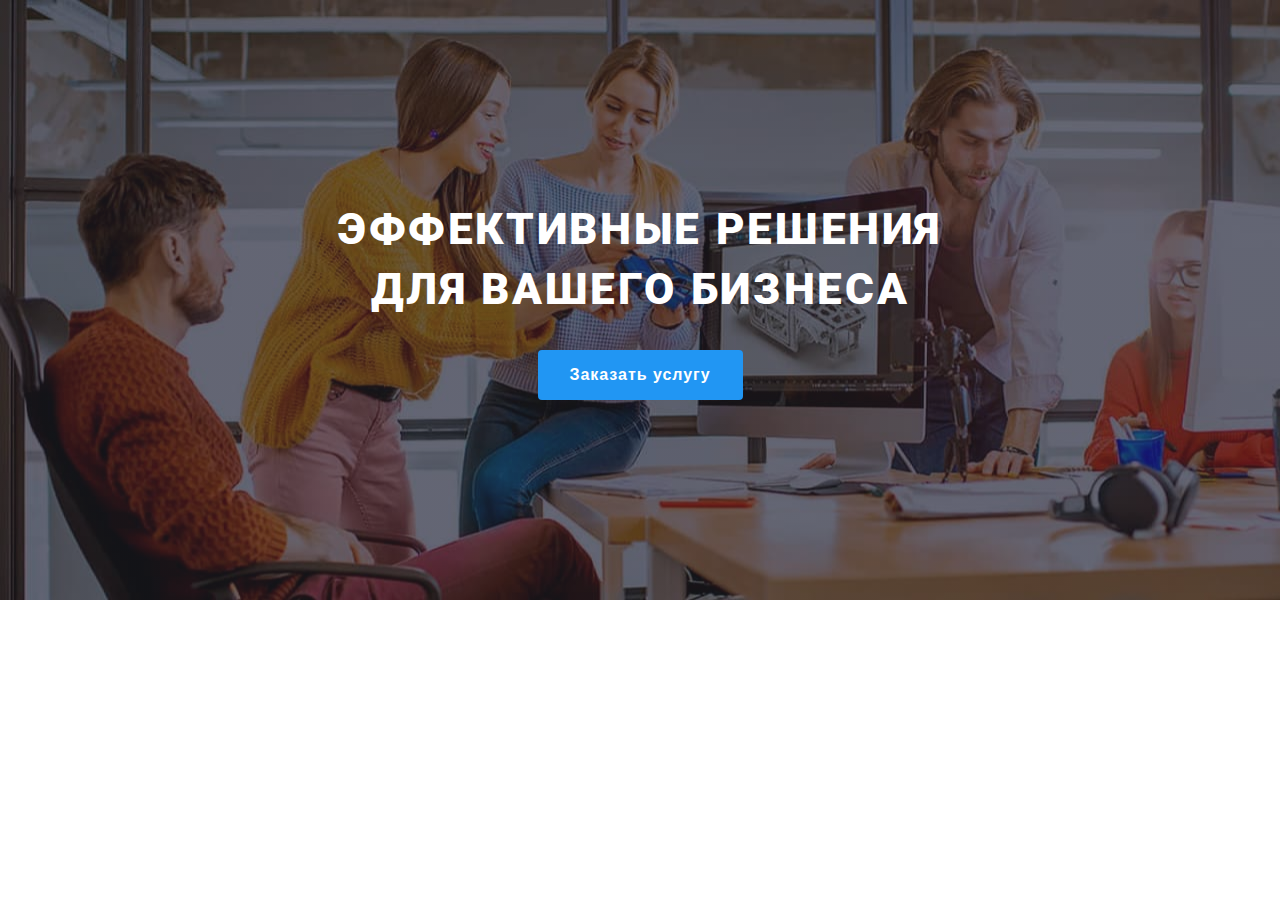
==== commit 378168a7: "hw-8" ====
--- a/index.html
+++ b/index.html
@@ -20,7 +20,7 @@
   </head>
   <body>
     <!-- Шапка сайта -->
-    <header class="header">
+    <!-- <header class="header">
       <div class="container header-container">
         <nav class="navigation">
           <a class="logo-link link" href="index.html">
@@ -119,20 +119,20 @@
           </ul>
         </div>
       </div>
-    </header>
+    </header> -->
     <!-- <main> -->
     <!-- Герой -->
-    <!-- <section class="hero-section">
-        <div class="container">
-          <h1 class="hero-title">
-            Эффективные решения <br />
-            для вашего бизнеса
-          </h1>
-          <button class="modal-btn" type="button" data-modal-open>
-            Заказать услугу
-          </button>
-        </div>
-      </section> -->
+    <section class="hero-section">
+      <div class="container">
+        <h1 class="hero-title">
+          Эффективные решения <br />
+          для вашего бизнеса
+        </h1>
+        <button class="modal-btn" type="button" data-modal-open>
+          Заказать услугу
+        </button>
+      </div>
+    </section>
     <!-- Наши преимущества -->
     <!-- <section class="feature section">
       <div class="container">
@@ -751,7 +751,7 @@
       </div>
     </footer> -->
     <!-- Модальное окно -->
-    <!-- <div class="backdrop is-hidden" data-modal>
+    <div class="backdrop is-hidden" data-modal>
       <div class="modal">
         <button class="modal-close-btn" type="button" data-modal-close>
           <svg class="close-btn-icon">
@@ -828,8 +828,7 @@
         </form>
       </div>
     </div>
-    <script src="./js/modal.js"></script> -->
-
+    <script src="./js/modal.js"></script>
     <script src="./js/menu.js"></script>
   </body>
 </html>
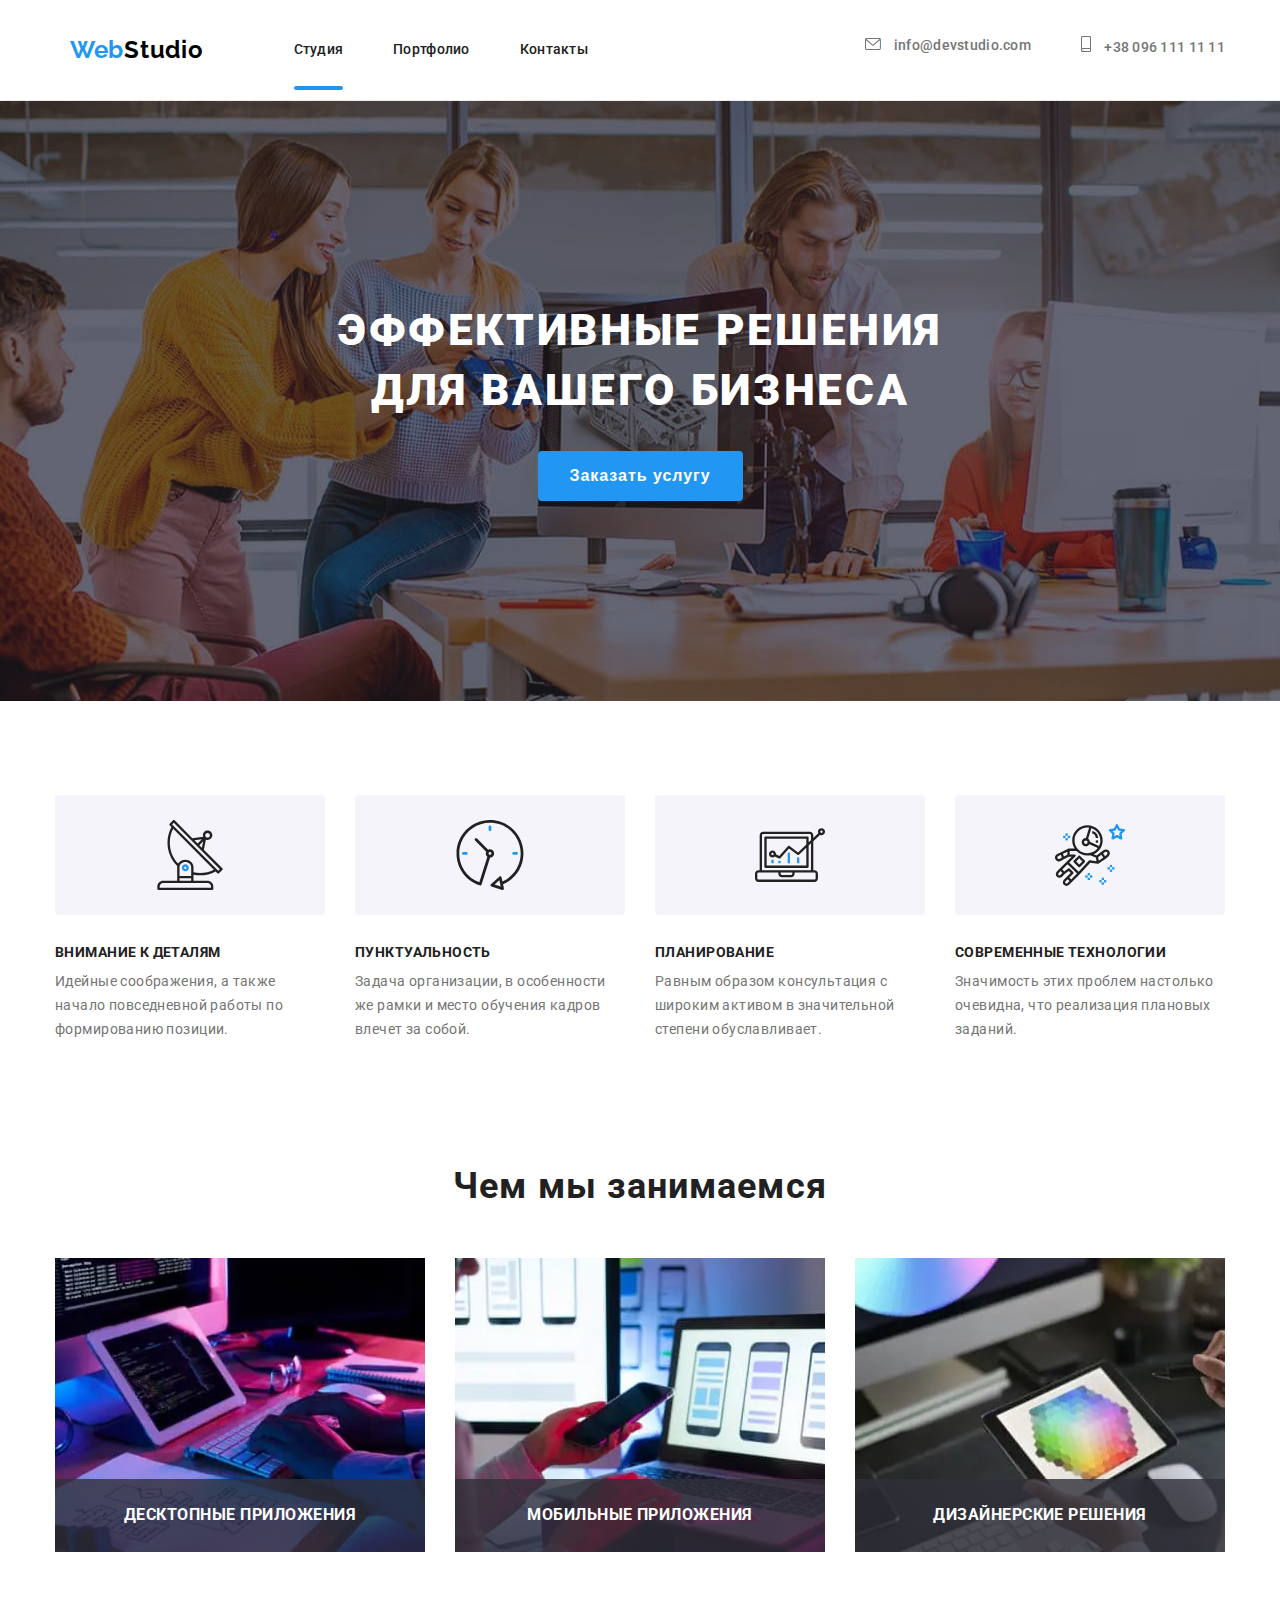
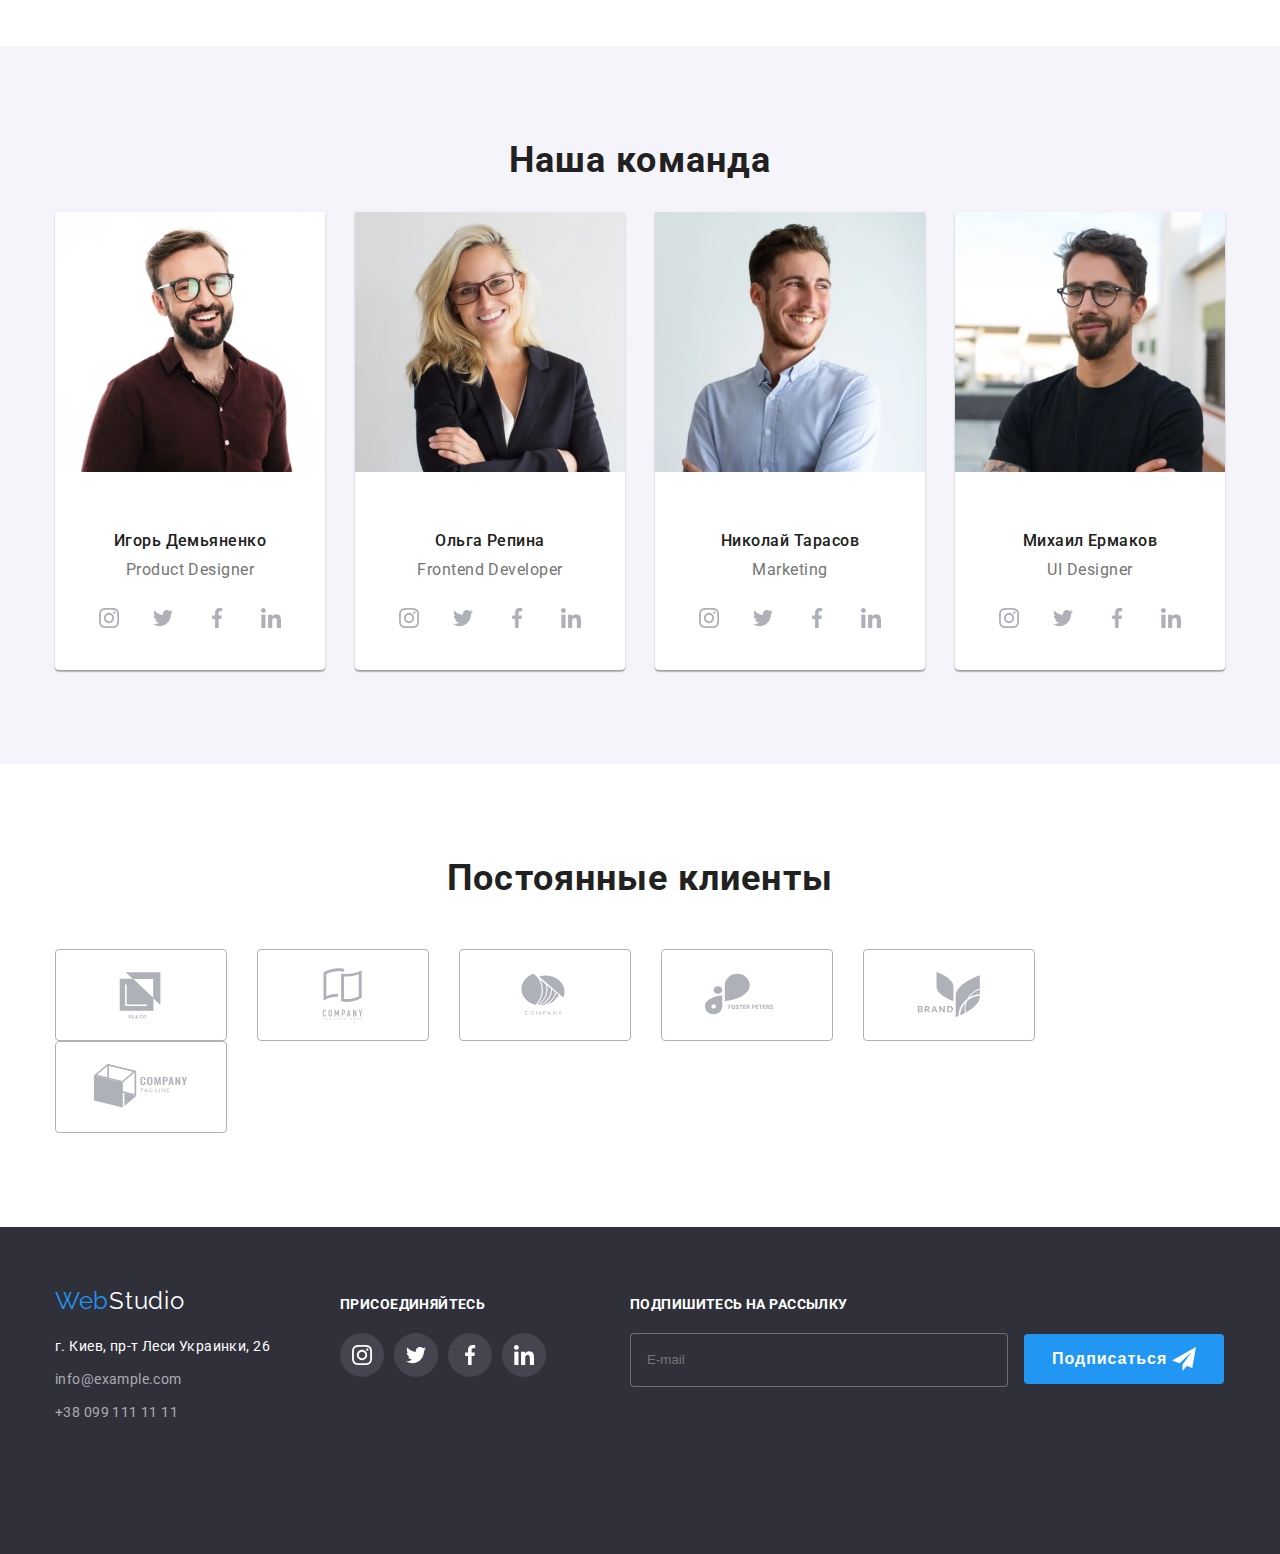
==== commit a982cdbf: "hw-8" ====
--- a/index.html
+++ b/index.html
@@ -20,7 +20,7 @@
   </head>
   <body>
     <!-- Шапка сайта -->
-    <!-- <header class="header">
+    <header class="header">
       <div class="container header-container">
         <nav class="navigation">
           <a class="logo-link link" href="index.html">
@@ -119,7 +119,7 @@
           </ul>
         </div>
       </div>
-    </header> -->
+    </header>
     <!-- <main> -->
     <!-- Герой -->
     <section class="hero-section">
@@ -134,7 +134,7 @@
       </div>
     </section>
     <!-- Наши преимущества -->
-    <!-- <section class="feature section">
+    <section class="feature section">
       <div class="container">
         <h2 hidden>Особенности</h2>
         <ul class="feature__list list">
@@ -189,9 +189,9 @@
           </li>
         </ul>
       </div>
-    </section> -->
+    </section>
     <!-- О нас -->
-    <!-- <section class="about-section">
+    <section class="about-section">
       <div class="container">
         <h2 class="section-title">Чем мы занимаемся</h2>
         <ul class="about-section-list list">
@@ -275,354 +275,370 @@
           </li>
         </ul>
       </div>
-    </section> -->
+    </section>
     <!-- Наша команда -->
-    <!-- <section class="team section">
-        <div class="container">
-          <h2 class="section-title">Наша команда</h2>
-          <ul class="team__list list">
-            <li class="team__list-item">
-              <picture class="picture">
-                <source
-                  srcset="
-                    ./images/team/team-1-pc.webp    1x,
-                    ./images/team/team-1-pc@2x.webp 2x
-                  "
-                  media="(min-width: 1200px)"
-                  type="image/webp"
-                />
-                <source
-                  srcset="
-                    ./images/team/team-1-pc.jpg    1x,
-                    ./images/team/team-1-pc@2x.jpg 2x
-                  "
-                  media="(min-width: 1200px)"
-                />
-                <source
-                  srcset="
-                    ./images/team/team-1-tab.webp    1x,
-                    ./images/team/team-1-tab@2x.webp 2x
-                  "
-                  media="(min-width: 768px)"
-                  type="image/webp"
-                />
-                <source
-                  srcset="
-                    ./images/team/team-1-tab.jpg    1x,
-                    ./images/team/team-1-tab@2x.jpg 2x
-                  "
-                  media="(min-width: 768px)"
-                />
-                <source
-                  srcset="
-                    ./images/team/team-1-mob.webp    1x,
-                    ./images/team/team-1-mob@2x.webp 2x
-                  "
-                  media="(max-width: 767px)"
-                  type="image/webp"
-                />
-                <source
-                  srcset="
-                    ./images/team/team-1-mob.jpg    1x,
-                    ./images/team/team-1-mob@2x.jpg 2x
-                  "
-                  media="(max-width: 767px)"
-                />
-                <img src="./images/team/team-1-pc.jpg" alt="Игорь Демьяненко" />
-              </picture>
+    <section class="team section">
+      <div class="container">
+        <h2 class="section-title team">Наша команда</h2>
+        <ul class="team__list list">
+          <li class="team__list-item">
+            <picture class="picture">
+              <source
+                srcset="
+                  ./images/team/team-1-pc.webp    1x,
+                  ./images/team/team-1-pc@2x.webp 2x
+                "
+                media="(min-width: 1200px)"
+                type="image/webp"
+              />
+              <source
+                srcset="
+                  ./images/team/team-1-pc.jpg    1x,
+                  ./images/team/team-1-pc@2x.jpg 2x
+                "
+                media="(min-width: 1200px)"
+              />
+              <source
+                srcset="
+                  ./images/team/team-1-tab.webp    1x,
+                  ./images/team/team-1-tab@2x.webp 2x
+                "
+                media="(min-width: 768px)"
+                type="image/webp"
+              />
+              <source
+                srcset="
+                  ./images/team/team-1-tab.jpg    1x,
+                  ./images/team/team-1-tab@2x.jpg 2x
+                "
+                media="(min-width: 768px)"
+              />
+              <source
+                srcset="
+                  ./images/team/team-1-mob.webp    1x,
+                  ./images/team/team-1-mob@2x.webp 2x
+                "
+                media="(max-width: 767px)"
+                type="image/webp"
+              />
+              <source
+                srcset="
+                  ./images/team/team-1-mob.jpg    1x,
+                  ./images/team/team-1-mob@2x.jpg 2x
+                "
+                media="(max-width: 767px)"
+              />
+              <img
+                class="team__photo"
+                src="./images/team/team-1-pc.jpg"
+                alt="Игорь Демьяненко"
+              />
+            </picture>
 
-              <div class="team__list-content">
-                <h3 class="team__title">Игорь Демьяненко</h3>
-                <p class="team__position" lang="en">Product Designer</p>
-                <ul class="social-list list">
-                  <li class="social-list-item">
-                    <a href="" class="social-list-link link">
-                      <svg class="social-list-icon">
-                        <use href="./images/sprite.svg#icon-instagram"></use>
-                      </svg>
-                    </a>
-                  </li>
-                  <li class="social-list-item">
-                    <a href="" class="social-list-link link">
-                      <svg class="social-list-icon">
-                        <use href="./images/sprite.svg#icon-twitter"></use>
-                      </svg>
-                    </a>
-                  </li>
-                  <li class="social-list-item">
-                    <a href="" class="social-list-link link">
-                      <svg class="social-list-icon">
-                        <use href="./images/sprite.svg#icon-facebook"></use>
-                      </svg>
-                    </a>
-                  </li>
-                  <li class="social-list-item">
-                    <a href="" class="social-list-link link">
-                      <svg class="social-list-icon">
-                        <use href="./images/sprite.svg#icon-linkedin"></use>
-                      </svg>
-                    </a>
-                  </li>
-                </ul>
-              </div>
-            </li>
-            <li class="team__list-item">
-              <piture class="picture">
-                <source
-                  srcset="
-                    ./images/team/team-2-pc.webp    1x,
-                    ./images/team/team-2-pc@2x.webp 2x
-                  "
-                  media="(min-width: 1200px)"
-                  type="image/webp"
-                />
-                <source
-                  srcset="
-                    ./images/team/team-2-pc.jpg    1x,
-                    ./images/team/team-2-pc@2x.jpg 2x
-                  "
-                  media="(min-width: 1200px)"
-                />
-                <source
-                  srcset="
-                    ./images/team/team-2-tab.webp    1x,
-                    ./images/team/team-2-tab@2x.webp 2x
-                  "
-                  media="(min-width: 768px)"
-                  type="image/webp"
-                />
-                <source
-                  srcset="
-                    ./images/team/team-2-tab.jpg    1x,
-                    ./images/team/team-2-tab@2x.jpg 2x
-                  "
-                  media="(min-width: 768px)"
-                />
-                <source
-                  srcset="
-                    ./images/team/team-2-mob.webp    1x,
-                    ./images/team/team-2-mob@2x.webp 2x
-                  "
-                  media="(max-width: 767px)"
-                  type="image/webp"
-                />
-                <source
-                  srcset="
-                    ./images/team/team-2-mob.jpg    1x,
-                    ./images/team/team-2-mob@2x.jpg 2x
-                  "
-                  media="(max-width: 767px)"
-                />
-                <img src="./images/team/team-2-pc.jpg" alt="Ольга Репина" />
-              </piture>
-              <div class="team__list-content">
-                <h3 class="team__title">Ольга Репина</h3>
-                <p class="team__position" lang="en">Frontend Developer</p>
-                <ul class="social-list list">
-                  <li class="social-list-item">
-                    <a href="" class="social-list-link link">
-                      <svg class="social-list-icon">
-                        <use href="./images/sprite.svg#icon-instagram"></use>
-                      </svg>
-                    </a>
-                  </li>
-                  <li class="social-list-item">
-                    <a href="" class="social-list-link link">
-                      <svg class="social-list-icon">
-                        <use href="./images/sprite.svg#icon-twitter"></use>
-                      </svg>
-                    </a>
-                  </li>
-                  <li class="social-list-item">
-                    <a href="" class="social-list-link link">
-                      <svg class="social-list-icon">
-                        <use href="./images/sprite.svg#icon-facebook"></use>
-                      </svg>
-                    </a>
-                  </li>
-                  <li class="social-list-item">
-                    <a href="" class="social-list-link link">
-                      <svg class="social-list-icon">
-                        <use href="./images/sprite.svg#icon-linkedin"></use>
-                      </svg>
-                    </a>
-                  </li>
-                </ul>
-              </div>
-            </li>
-            <li class="team__list-item">
-              <picture class="picture">
-                <source
-                  srcset="
-                    ./images/team/team-3-pc.webp    1x,
-                    ./images/team/team-3-pc@2x.webp 2x
-                  "
-                  media="(min-width: 1200px)"
-                  type="image/webp"
-                />
-                <source
-                  srcset="
-                    ./images/team/team-3-pc.jpg    1x,
-                    ./images/team/team-3-pc@2x.jpg 2x
-                  "
-                  media="(min-width: 1200px)"
-                />
-                <source
-                  srcset="
-                    ./images/team/team-3-tab.webp    1x,
-                    ./images/team/team-3-tab@2x.webp 2x
-                  "
-                  media="(min-width: 768px)"
-                  type="image/webp"
-                />
-                <source
-                  srcset="
-                    ./images/team/team-3-tab.jpg    1x,
-                    ./images/team/team-3-tab@2x.jpg 2x
-                  "
-                  media="(min-width: 768px)"
-                />
-                <source
-                  srcset="
-                    ./images/team/team-3-mob.webp    1x,
-                    ./images/team/team-3-mob@2x.webp 2x
-                  "
-                  media="(max-width: 767px)"
-                  type="image/webp"
-                />
-                <source
-                  srcset="
-                    ./images/team/team-3-mob.jpg    1x,
-                    ./images/team/team-3-mob@2x.jpg 2x
-                  "
-                  media="(max-width: 767px)"
-                />
-                <img src="./images/team/team-3-pc.jpg" alt="Николай Тарасов" />
-              </picture>
-              <div class="team__list-content">
-                <h3 class="team__title">Николай Тарасов</h3>
-                <p class="team__position" lang="en">Marketing</p>
-                <ul class="social-list list">
-                  <li class="social-list-item">
-                    <a href="" class="social-list-link link">
-                      <svg class="social-list-icon">
-                        <use href="./images/sprite.svg#icon-instagram"></use>
-                      </svg>
-                    </a>
-                  </li>
-                  <li class="social-list-item">
-                    <a href="" class="social-list-link link">
-                      <svg class="social-list-icon">
-                        <use href="./images/sprite.svg#icon-twitter"></use>
-                      </svg>
-                    </a>
-                  </li>
-                  <li class="social-list-item">
-                    <a href="" class="social-list-link link">
-                      <svg class="social-list-icon">
-                        <use href="./images/sprite.svg#icon-facebook"></use>
-                      </svg>
-                    </a>
-                  </li>
-                  <li class="social-list-item">
-                    <a href="" class="social-list-link link">
-                      <svg class="social-list-icon">
-                        <use href="./images/sprite.svg#icon-linkedin"></use>
-                      </svg>
-                    </a>
-                  </li>
-                </ul>
-              </div>
-            </li>
-            <li class="team__list-item">
-              <picture class="picture">
-                <source
-                  srcset="
-                    ./images/team/team-4-pc.webp    1x,
-                    ./images/team/team-4-pc@2x.webp 2x
-                  "
-                  media="(min-width: 1200px)"
-                  type="image/webp"
-                />
-                <source
-                  srcset="
-                    ./images/team/team-4-pc.jpg    1x,
-                    ./images/team/team-4-pc@2x.jpg 2x
-                  "
-                  media="(min-width: 1200px)"
-                />
-                <source
-                  srcset="
-                    ./images/team/team-4-tab.webp    1x,
-                    ./images/team/team-4-tab@2x.webp 2x
-                  "
-                  media="(min-width: 768px)"
-                  type="image/webp"
-                />
-                <source
-                  srcset="
-                    ./images/team/team-4-tab.jpg    1x,
-                    ./images/team/team-4-tab@2x.jpg 2x
-                  "
-                  media="(min-width: 768px)"
-                />
-                <source
-                  srcset="
-                    ./images/team/team-4-mob.webp    1x,
-                    ./images/team/team-4-mob@2x.webp 2x
-                  "
-                  media="(max-width: 767px)"
-                  type="image/webp"
-                />
-                <source
-                  srcset="
-                    ./images/team/team-4-mob.jpg    1x,
-                    ./images/team/team-4-mob@2x.jpg 2x
-                  "
-                  media="(max-width: 767px)"
-                />
-                <img src="./images/team/team-4-pc.jpg" alt="Михаил Ермаков" />
-              </picture>
-              <div class="team__list-content">
-                <h3 class="team__title">Михаил Ермаков</h3>
-                <p class="team__position" lang="en">UI Designer</p>
-                <ul class="social-list list">
-                  <li class="social-list-item">
-                    <a href="#" class="social-list-link link">
-                      <svg class="social-list-icon">
-                        <use href="./images/sprite.svg#icon-instagram"></use>
-                      </svg>
-                    </a>
-                  </li>
-                  <li class="social-list-item">
-                    <a href="" class="social-list-link link">
-                      <svg class="social-list-icon">
-                        <use href="./images/sprite.svg#icon-twitter"></use>
-                      </svg>
-                    </a>
-                  </li>
-                  <li class="social-list-item">
-                    <a href="" class="social-list-link link">
-                      <svg class="social-list-icon">
-                        <use href="./images/sprite.svg#icon-facebook"></use>
-                      </svg>
-                    </a>
-                  </li>
-                  <li class="social-list-item">
-                    <a href="" class="social-list-link link">
-                      <svg class="social-list-icon">
-                        <use href="./images/sprite.svg#icon-linkedin"></use>
-                      </svg>
-                    </a>
-                  </li>
-                </ul>
-              </div>
-            </li>
-          </ul>
-        </div>
-      </section> -->
+            <div class="team__list-content">
+              <h3 class="team__title">Игорь Демьяненко</h3>
+              <p class="team__position" lang="en">Product Designer</p>
+              <ul class="social-list list">
+                <li class="social-list-item">
+                  <a href="" class="social-list-link link">
+                    <svg class="social-list-icon">
+                      <use href="./images/sprite.svg#icon-instagram"></use>
+                    </svg>
+                  </a>
+                </li>
+                <li class="social-list-item">
+                  <a href="" class="social-list-link link">
+                    <svg class="social-list-icon">
+                      <use href="./images/sprite.svg#icon-twitter"></use>
+                    </svg>
+                  </a>
+                </li>
+                <li class="social-list-item">
+                  <a href="" class="social-list-link link">
+                    <svg class="social-list-icon">
+                      <use href="./images/sprite.svg#icon-facebook"></use>
+                    </svg>
+                  </a>
+                </li>
+                <li class="social-list-item">
+                  <a href="" class="social-list-link link">
+                    <svg class="social-list-icon">
+                      <use href="./images/sprite.svg#icon-linkedin"></use>
+                    </svg>
+                  </a>
+                </li>
+              </ul>
+            </div>
+          </li>
+          <li class="team__list-item">
+            <picture class="picture">
+              <source
+                srcset="
+                  ./images/team/team-2-pc.webp    1x,
+                  ./images/team/team-2-pc@2x.webp 2x
+                "
+                media="(min-width: 1200px)"
+                type="image/webp"
+              />
+              <source
+                srcset="
+                  ./images/team/team-2-pc.jpg    1x,
+                  ./images/team/team-2-pc@2x.jpg 2x
+                "
+                media="(min-width: 1200px)"
+              />
+              <source
+                srcset="
+                  ./images/team/team-2-tab.webp    1x,
+                  ./images/team/team-2-tab@2x.webp 2x
+                "
+                media="(min-width: 768px)"
+                type="image/webp"
+              />
+              <source
+                srcset="
+                  ./images/team/team-2-tab.jpg    1x,
+                  ./images/team/team-2-tab@2x.jpg 2x
+                "
+                media="(min-width: 768px)"
+              />
+              <source
+                srcset="
+                  ./images/team/team-2-mob.webp    1x,
+                  ./images/team/team-2-mob@2x.webp 2x
+                "
+                media="(max-width: 767px)"
+                type="image/webp"
+              />
+              <source
+                srcset="
+                  ./images/team/team-2-mob.jpg    1x,
+                  ./images/team/team-2-mob@2x.jpg 2x
+                "
+                media="(max-width: 767px)"
+              />
+              <img
+                class="team__photo"
+                src="./images/team/team-2-pc.jpg"
+                alt="Ольга Репина"
+              />
+            </picture>
+            <div class="team__list-content">
+              <h3 class="team__title">Ольга Репина</h3>
+              <p class="team__position" lang="en">Frontend Developer</p>
+              <ul class="social-list list">
+                <li class="social-list-item">
+                  <a href="" class="social-list-link link">
+                    <svg class="social-list-icon">
+                      <use href="./images/sprite.svg#icon-instagram"></use>
+                    </svg>
+                  </a>
+                </li>
+                <li class="social-list-item">
+                  <a href="" class="social-list-link link">
+                    <svg class="social-list-icon">
+                      <use href="./images/sprite.svg#icon-twitter"></use>
+                    </svg>
+                  </a>
+                </li>
+                <li class="social-list-item">
+                  <a href="" class="social-list-link link">
+                    <svg class="social-list-icon">
+                      <use href="./images/sprite.svg#icon-facebook"></use>
+                    </svg>
+                  </a>
+                </li>
+                <li class="social-list-item">
+                  <a href="" class="social-list-link link">
+                    <svg class="social-list-icon">
+                      <use href="./images/sprite.svg#icon-linkedin"></use>
+                    </svg>
+                  </a>
+                </li>
+              </ul>
+            </div>
+          </li>
+          <li class="team__list-item">
+            <picture class="picture">
+              <source
+                srcset="
+                  ./images/team/team-3-pc.webp    1x,
+                  ./images/team/team-3-pc@2x.webp 2x
+                "
+                media="(min-width: 1200px)"
+                type="image/webp"
+              />
+              <source
+                srcset="
+                  ./images/team/team-3-pc.jpg    1x,
+                  ./images/team/team-3-pc@2x.jpg 2x
+                "
+                media="(min-width: 1200px)"
+              />
+              <source
+                srcset="
+                  ./images/team/team-3-tab.webp    1x,
+                  ./images/team/team-3-tab@2x.webp 2x
+                "
+                media="(min-width: 768px)"
+                type="image/webp"
+              />
+              <source
+                srcset="
+                  ./images/team/team-3-tab.jpg    1x,
+                  ./images/team/team-3-tab@2x.jpg 2x
+                "
+                media="(min-width: 768px)"
+              />
+              <source
+                srcset="
+                  ./images/team/team-3-mob.webp    1x,
+                  ./images/team/team-3-mob@2x.webp 2x
+                "
+                media="(max-width: 767px)"
+                type="image/webp"
+              />
+              <source
+                srcset="
+                  ./images/team/team-3-mob.jpg    1x,
+                  ./images/team/team-3-mob@2x.jpg 2x
+                "
+                media="(max-width: 767px)"
+              />
+              <img
+                class="team__photo"
+                src="./images/team/team-3-pc.jpg"
+                alt="Николай Тарасов"
+              />
+            </picture>
+            <div class="team__list-content">
+              <h3 class="team__title">Николай Тарасов</h3>
+              <p class="team__position" lang="en">Marketing</p>
+              <ul class="social-list list">
+                <li class="social-list-item">
+                  <a href="" class="social-list-link link">
+                    <svg class="social-list-icon">
+                      <use href="./images/sprite.svg#icon-instagram"></use>
+                    </svg>
+                  </a>
+                </li>
+                <li class="social-list-item">
+                  <a href="" class="social-list-link link">
+                    <svg class="social-list-icon">
+                      <use href="./images/sprite.svg#icon-twitter"></use>
+                    </svg>
+                  </a>
+                </li>
+                <li class="social-list-item">
+                  <a href="" class="social-list-link link">
+                    <svg class="social-list-icon">
+                      <use href="./images/sprite.svg#icon-facebook"></use>
+                    </svg>
+                  </a>
+                </li>
+                <li class="social-list-item">
+                  <a href="" class="social-list-link link">
+                    <svg class="social-list-icon">
+                      <use href="./images/sprite.svg#icon-linkedin"></use>
+                    </svg>
+                  </a>
+                </li>
+              </ul>
+            </div>
+          </li>
+          <li class="team__list-item">
+            <picture class="picture">
+              <source
+                srcset="
+                  ./images/team/team-4-pc.webp    1x,
+                  ./images/team/team-4-pc@2x.webp 2x
+                "
+                media="(min-width: 1200px)"
+                type="image/webp"
+              />
+              <source
+                srcset="
+                  ./images/team/team-4-pc.jpg    1x,
+                  ./images/team/team-4-pc@2x.jpg 2x
+                "
+                media="(min-width: 1200px)"
+              />
+              <source
+                srcset="
+                  ./images/team/team-4-tab.webp    1x,
+                  ./images/team/team-4-tab@2x.webp 2x
+                "
+                media="(min-width: 768px)"
+                type="image/webp"
+              />
+              <source
+                srcset="
+                  ./images/team/team-4-tab.jpg    1x,
+                  ./images/team/team-4-tab@2x.jpg 2x
+                "
+                media="(min-width: 768px)"
+              />
+              <source
+                srcset="
+                  ./images/team/team-4-mob.webp    1x,
+                  ./images/team/team-4-mob@2x.webp 2x
+                "
+                media="(max-width: 767px)"
+                type="image/webp"
+              />
+              <source
+                srcset="
+                  ./images/team/team-4-mob.jpg    1x,
+                  ./images/team/team-4-mob@2x.jpg 2x
+                "
+                media="(max-width: 767px)"
+              />
+              <img
+                class="team__photo"
+                src="./images/team/team-4-pc.jpg"
+                alt="Михаил Ермаков"
+              />
+            </picture>
+            <div class="team__list-content">
+              <h3 class="team__title">Михаил Ермаков</h3>
+              <p class="team__position" lang="en">UI Designer</p>
+              <ul class="social-list list">
+                <li class="social-list-item">
+                  <a href="#" class="social-list-link link">
+                    <svg class="social-list-icon">
+                      <use href="./images/sprite.svg#icon-instagram"></use>
+                    </svg>
+                  </a>
+                </li>
+                <li class="social-list-item">
+                  <a href="" class="social-list-link link">
+                    <svg class="social-list-icon">
+                      <use href="./images/sprite.svg#icon-twitter"></use>
+                    </svg>
+                  </a>
+                </li>
+                <li class="social-list-item">
+                  <a href="" class="social-list-link link">
+                    <svg class="social-list-icon">
+                      <use href="./images/sprite.svg#icon-facebook"></use>
+                    </svg>
+                  </a>
+                </li>
+                <li class="social-list-item">
+                  <a href="" class="social-list-link link">
+                    <svg class="social-list-icon">
+                      <use href="./images/sprite.svg#icon-linkedin"></use>
+                    </svg>
+                  </a>
+                </li>
+              </ul>
+            </div>
+          </li>
+        </ul>
+      </div>
+    </section>
     <!-- Постоянные клиенты -->
-    <!-- <section class="section">
+    <section class="section">
         <div class="container">
           <h2 class="section-title">Постоянные клиенты</h2>
           <ul class="client-list list">
@@ -666,19 +682,19 @@
           </ul>
         </div>
       </section>
-    </main> -->
+    </main>
     <!-- Футер -->
-    <!-- <footer>
+    <footer>
       <div class="footer-container container">
         <div class="contact-footer">
           <div class="footer-logo">
-            <a class="logo-link link" href="index.html">
+            <a class="logo-link-footer link" href="index.html">
               <span class="logo-web">Web</span
               ><span class="logo-studio-footer">Studio</span>
             </a>
           </div>
           <address>
-            <ul class="list">
+            <ul class="footer-add-list list">
               <li>
                 <a
                   href="https://goo.gl/maps/DzLWiFUtqQAKY1di6"
@@ -749,7 +765,7 @@
           </button>
         </div>
       </div>
-    </footer> -->
+    </footer>
     <!-- Модальное окно -->
     <div class="backdrop is-hidden" data-modal>
       <div class="modal">
--- a/css/main.min.css
+++ b/css/main.min.css
@@ -1,2 +1,2 @@
-h1,h2,h3,h4,h5,h6,p{margin-top:0;margin-bottom:0}ul,ol{margin-top:0;margin-bottom:0;padding-left:0}img{display:block}body{font-family:Roboto, sans-serif;margin:0}.link{text-decoration:none}.list{list-style:none}.section{padding-top:60px;padding-bottom:60px}@media screen and (min-width: 1200px){.section{padding-top:94px;padding-bottom:94px}}.container{width:100%;padding-left:15px;padding-right:15px;box-sizing:border-box}@media screen and (min-width: 480px){.container{width:480px;margin:0 auto}}@media screen and (min-width: 768px){.container{width:768px}}@media screen and (min-width: 1200px){.container{width:1200px}}:root{--first-color: #ffffff;--second-color: #212121;--accent-color: #2196f3;--duration: 250ms;--timing-function: cubic-bezier(0.4, 0, 0.2, 1)}.visually-hidden{position:absolute !important;clip:rect(1px 1px 1px 1px);clip:rect(1px, 1px, 1px, 1px);padding:0 !important;border:0 !important;height:1px !important;width:1px !important;overflow:hidden}.modal-btn{font-weight:700;font-size:16px;line-height:1.87;letter-spacing:0.06em;color:var(--first-color);background:var(--accent-color);cursor:pointer;padding:10px 32px;border:0;border-radius:4px;transition:background var(--timing-function) var(--duration)}.modal-btn:hover,.modal-btn:focus{background:#188ce8}.social-list-link{display:flex;justify-content:center;align-items:center;width:44px;height:44px;border-radius:50%;background-color:transparent;transition:background-color var(--timing-function) var(--duration)}.social-list-link:hover,.social-list-link:focus{background-color:var(--accent-color)}.social-list-link:hover .social-list-icon,.social-list-link:focus .social-list-icon{fill:var(--first-color)}.social-list{display:flex;justify-content:space-between}.social-list-icon{width:20px;height:20px;fill:#afb1b8;transition:fill var(--timing-function) var(--duration)}.backdrop{position:fixed;width:100vw;height:100vh;top:0;left:0;background-color:rgba(0,0,0,0.2);z-index:100;transition:opacity var(--timing-function) var(--duration),visibility var(--timing-function) var(--duration)}.is-hidden{opacity:0;visibility:hidden;pointer-events:none}.modal{position:absolute;width:528px;height:581px;background-color:var(--first-color);top:50%;left:50%;transform:translate(-50%, -50%);border-radius:4px;padding:40px}.modal-close-btn{position:absolute;top:8px;right:8px;width:30px;height:30px;padding:0;background-color:transparent;cursor:pointer;border:1px solid rgba(0,0,0,0.1);border-radius:50%;transition:transform var(--timing-function) var(--duration)}.close-btn-icon{position:absolute;top:50%;left:50%;transform:translate(-50%, -50%);width:18px;height:18px}.close-btn-icon:hover,.close-btn-icon:focus{fill:var(--accent-color)}.modal-form{display:flex;flex-direction:column}.modal-form-head{font-weight:700;font-size:20px;line-height:1.17;text-align:center;letter-spacing:0.03em;margin-bottom:12px;color:var(--second-color)}.modal-form-input{width:100%;height:40px;border:1px solid rgba(33,33,33,0.2);border-radius:4px;padding-left:42px}.modal-form-input:focus{border-color:var(--accent-color);outline:none}.modal-form-input:focus+.modal-form-icon{fill:var(--accent-color)}.modal-form-input-wrapper{position:relative;display:block;margin-top:4px}.modal-form-field{font-weight:400;font-size:12px;line-height:1.16;letter-spacing:0.01em;color:#757575;margin-top:10px}.modal-form-icon{position:absolute;top:50%;left:15px;transform:translateY(-50%);width:18px;height:18px}.modal-form-message{height:120px;width:100%;border:1px solid rgba(33,33,33,0.2);border-radius:4px;resize:none;padding:12px 16px;margin-top:4px}.modal-form-message::placeholder{font-weight:normal;font-size:14px;line-height:1.14;letter-spacing:0.01em;color:rgba(117,117,117,0.5)}.modal-form-message:focus{border-color:var(--accent-color);outline:none}.modal-form-checkbox-policy{font-weight:normal;font-size:14px;line-height:1.71;letter-spacing:0.03em;color:#757575;margin-top:20px}.modal-form-checkbox-policy::before{content:"";display:inline-block;vertical-align:middle;width:16px;height:15px;border:2px solid var(--second-color);border-radius:2px;cursor:pointer;margin-right:8px}.modal-form-checkbox:checked+.modal-form-checkbox-policy::before{background-image:url(../images/check.svg);border-color:var(--accent-color)}.modal-form-checkbox:focus+.modal-form-checkbox-policy::before{outline:var(--accent-color)}.modal-form-btn{align-self:center;font-weight:700;font-size:16px;line-height:1.87;letter-spacing:0.06em;color:var(--first-color);background:var(--accent-color);cursor:pointer;padding:10px 55px;border:0;border-radius:4px;box-shadow:0px 4px 4px rgba(0,0,0,0.15);transition:background var(--timing-function) var(--duration);margin-top:30px}.modal-form-btn:hover,.modal-form-btn:focus{background:#188ce8}@media screen and (max-width: 767px){.mobile-menu{position:fixed;top:0;left:0;width:100vw;height:100vh;overflow:auto;opacity:0;visibility:hidden;pointer-events:none;background-color:var(--first-color)}.mobile-menu__container{position:relative;padding-top:48px;padding-bottom:48px}.mobile-menu__close-btn{position:absolute;top:10px;right:0;line-height:0;background-color:transparent;border:none;padding:0;margin-right:10px;transition:color var(--duration) var(--timing-function)}.mobile-menu__close-icon{width:40px;height:40px;fill:var(--second-color)}.mobile-menu__close-icon:hover,.mobile-menu__close-icon:focus{fill:var(--accent-color)}.mobile-menu.is-open{opacity:1;visibility:visible;pointer-events:auto}.mobile-menu__item:not(:last-child){margin-bottom:32px}.mobile-menu__link{font-weight:500;font-size:40px;line-height:1.17;letter-spacing:0.02em;color:var(--second-color);transition:color var(--duration) var(--timing-function)}.mobile-menu__link:hover,.mobile-menu__link:focus{color:var(--accent-color)}.mobile-menu__contact-list{margin-top:306px;margin-bottom:34px}.mobile-menu__contact-link-tel{display:block;margin-bottom:32px;font-weight:500;font-size:34px;line-height:1.17;letter-spacing:0.02em;color:var(--second-color);transition:color var(--duration) var(--timing-function)}.mobile-menu__contact-link-tel:hover,.mobile-menu__contact-link-tel:focus{color:var(--accent-color)}.mobile-menu__contact-link-mail{font-weight:500;font-size:24px;line-height:1.16;letter-spacing:0.02em;color:#757575;transition:color var(--duration) var(--timing-function)}.mobile-menu__contact-link-mail:hover,.mobile-menu__contact-link-mail:focus{color:var(--accent-color)}.mobile-menu__social-list{display:flex}.mobile-menu__social-item{display:flex}.mobile-menu__social-link{font-weight:500;font-size:18px;line-height:1.22;letter-spacing:0.02em;color:var(--accent-color)}.mobile-menu__social-link::after{content:"";border:1px solid rgba(33,33,33,0.2);transform:rotate(90deg);margin-left:10px;margin-right:10px}}@media screen and (min-width: 768px){.mobile-menu{display:none}}.header{border-bottom:1px solid #ececec}.header .header-container{display:flex;justify-content:space-between;align-items:center;margin-top:10px;margin-bottom:10px}.header .logo-link{font-family:Raleway, sans-serif;font-weight:700;font-size:24px;line-height:1.16;letter-spacing:0.03em;margin-left:15px}.header .logo-web{color:var(--accent-color)}.header .logo-studio{color:#000000}@media screen and (max-width: 767px){.header .site-nav{display:none}.header .contact-list{display:none}.header .header__mobile-menu-btn{line-height:0;background-color:transparent;border:none;padding:0;margin-right:10px;transition:color var(--duration) var(--timing-function)}.header .header__mobile-menu-icon{width:40px;height:40px;fill:#000000}.header .header__mobile-menu-icon:hover,.header .header__mobile-menu-icon:focus{fill:var(--accent-color)}}@media screen and (min-width: 768px){.logo-link{margin-top:26px;margin-bottom:26px;margin-right:88px}.header__mobile-menu-btn{display:none}.header__close-btn{display:none}.navigation{display:flex;align-items:center}.site-nav{display:flex}.site-nav__link.current::after{content:"";position:absolute;display:block;left:0;bottom:0;width:100%;height:4px;border-radius:2px;background-color:var(--accent-color)}.current{color:var(--accent-color)}.site-nav__link{font-weight:500;font-size:14px;line-height:1.14;letter-spacing:0.02em;color:var(--second-color);position:relative;display:block;padding-top:32px;padding-bottom:32px;transition:color var(--duration) var(--timing-function)}.site-nav__link:hover,.site-nav__link:focus{color:var(--accent-color)}.site-nav__item:not(:last-child){margin-right:50px}.contact-list{display:block;margin-left:auto;justify-content:center;align-items:center}.contact-list .link{font-weight:500;font-size:14px;line-height:1.14;letter-spacing:0.02em;color:#757575}.contact-link-item{display:flex;justify-content:flex-start;align-items:center;fill:#757575}.contact-icon{margin-right:8px;transition:fill var(--timing-function) var(--duration)}.contact-link:hover .contact-icon,.contact-link:focus .contact-icon{fill:currentColor}.contact-link:hover,.contact-link:focus{color:var(--accent-color)}}@media screen and (min-width: 1200px){.logo-link{font-family:Raleway, sans-serif;font-weight:700;font-size:26px;line-height:1.19;letter-spacing:0.03em;margin-right:90px}.contact-list{display:flex;justify-content:space-between}.contact-link-item{display:flex;justify-content:center;align-items:center;margin-left:50px}.contact-icon{margin-right:10px}}.hero-section{background:#c4c4c4;display:flex;text-align:center;padding-top:200px;padding-bottom:200px;background-image:linear-gradient(rgba(47,48,58,0.4), rgba(47,48,58,0.4)),url("../images/bg-hero/bg-hero-pc.jpg");background-size:cover;max-width:1600px;margin:0 auto}.hero-title{font-weight:900;font-size:44px;line-height:1.36;text-align:center;letter-spacing:0.06em;text-transform:uppercase;color:var(--first-color);margin-bottom:30px}.feature__list-icon{display:flex;justify-content:center;align-items:center;margin-bottom:30px;background-color:#f5f4fa;border-radius:4px;width:450px;height:120px}.feature__icon{width:70px;height:70px}.feature__title{font-weight:700;font-size:14px;line-height:1.14;letter-spacing:0.03em;text-transform:uppercase;color:var(--second-color);margin-bottom:10px;text-align:center}.feature__text{font-weight:400;font-size:14px;line-height:1.71;letter-spacing:0.03em;color:#757575}.feature__list-item{margin-bottom:30px}@media screen and (min-width: 768px){.feature__list-icon{width:354px}.feature__list{display:flex;flex-wrap:wrap;margin-left:-30px}.feature__list-item{flex-basis:calc((100% - 60px) / 2);margin-left:30px}.feature__title{text-align:left}}@media screen and (min-width: 1200px){.feature__list-icon{width:270px}.feature__list{justify-content:space-between;margin-left:-30px}.feature__list-item{flex-basis:calc((100% - 120px) / 4);margin-left:30px}}.about-section{padding-bottom:94px;display:none}@media screen and (min-width: 1200px){.about-section{display:block}.section-title{font-weight:700;font-size:36px;line-height:1.16;text-align:center;letter-spacing:0.03em;color:var(--second-color);margin-bottom:50px}.about-section-list{display:flex;flex-wrap:wrap;margin-left:-30px;margin-top:-50px}.about-section-item{flex-basis:calc((100% - 90px) / 3);margin-left:30px;margin-top:50px}.about-img-wrapper{position:relative}.about-img-overlay{position:absolute;bottom:0;left:0;font-weight:700;font-size:16px;line-height:1.17;letter-spacing:0.03em;text-transform:uppercase;padding-top:27px;padding-bottom:27px;text-align:center;width:100%;background-color:rgba(47,48,58,0.8);color:var(--first-color)}.about-picture{width:370px;height:294px}}.team{background-color:#f5f4fa}.team__title{font-weight:500;font-size:16px;line-height:1.18;letter-spacing:0.03em;color:var(--second-color);margin-bottom:10px}.team__list{display:flex;flex-wrap:wrap;margin-left:-30px;margin-top:-30px}.team__list-item{flex-basis:calc((100% - 120px) / 4);margin-left:30px;margin-top:30px;background-color:#ffffff;box-shadow:0px 1px 3px rgba(0,0,0,0.12),0px 1px 1px rgba(0,0,0,0.14),0px 2px 1px rgba(0,0,0,0.2);border-radius:0px 0px 4px 4px}.team__list-content{padding-top:30px;padding-bottom:30px;text-align:center;padding-left:32px;padding-right:32px}.team__position{font-weight:400;font-size:16px;line-height:1.18;letter-spacing:0.03em;color:#757575;margin-bottom:16px}.client-list{display:flex;justify-content:space-between;align-items:center}.client-link{display:flex;width:170px;height:90px;align-items:center;justify-content:center;border-radius:4px;border:1px solid #afb1b8;transition:border-color var(--timing-function) var(--duration)}.client-link:hover,.client-link:focus{border-color:var(--accent-color)}.client-link:hover .client-icon,.client-link:focus .client-icon{fill:var(--accent-color)}.client-icon{width:106px;height:60px;fill:#afb1b8;transition:fill var(--timing-function) var(--duration)}footer{background:#2f303a;padding-top:60px;padding-bottom:60px}.footer-container{display:flex;align-items:baseline}.contact-footer{margin-right:70px}.add-link{font-style:normal;font-weight:400;font-size:14px;line-height:1.71;letter-spacing:0.03em;color:var(--first-color);display:inline-block;margin-bottom:9px}.footer-logo{margin-bottom:20px}.logo-studio-footer{color:var(--first-color)}.contact-link{font-style:normal;font-weight:400;font-size:14px;line-height:1.71;letter-spacing:0.03em;color:rgba(255,255,255,0.6);margin-bottom:9px;cursor:pointer;transition:color var(--timing-function) var(--duration)}.join-title{font-style:normal;font-weight:700;font-size:14px;line-height:1.17;letter-spacing:0.03em;color:var(--first-color);margin-bottom:20px}.join-list{display:flex}.join-footer-link{display:flex;justify-content:center;align-items:center;width:44px;height:44px;border-radius:50%;background-color:rgba(255,255,255,0.1);margin-right:10px;transition:background-color var(--timing-function) var(--duration)}.join-footer-link:hover,.join-footer-link:focus{background-color:var(--accent-color)}.join-icon{fill:#ffffff;width:20px;height:20px}.footer-email-input{margin-left:74px}.footer-input-title{font-style:normal;text-transform:uppercase;font-weight:700;font-size:14px;line-height:1.17;letter-spacing:0.03em;color:var(--first-color);margin-bottom:20px}.footer-form-input{width:358px;height:50px;padding-left:16px;border:1px solid rgba(255,255,255,0.3);border-radius:4px;background-color:#2f303a;color:var(--first-color)}.footer-form-btn{display:inline-flex;position:relative;margin-left:12px;padding:10px 28px;min-width:200px;background-color:var(--accent-color);color:var(--first-color);text-align:center;font-weight:700;font-size:16px;line-height:1.87;letter-spacing:0.06em;border-radius:4px;border:none;cursor:pointer;transition:box-shadow var(--timing-function) var(--duration)}.footer-form-btn:hover,.footer-form-btn:focus{background:#188ce8}.footer-form-btn-icon{position:absolute;width:24px;height:24px;right:28px;bottom:13px}.portfolio-section{display:flex;justify-content:center;margin-left:-8px;margin-bottom:50px}.portfolio-list{display:flex;flex-wrap:wrap;margin-left:-30px;margin-top:-30px}.portfolio-list-img{flex-basis:calc((100% - 90px) / 3);margin-left:30px;margin-top:30px;transition:box-shadow var(--timing-function) var(--duration)}.portfolio-list-img:hover,.portfolio-list-img:focus{box-shadow:0px 1px 1px rgba(0,0,0,0.12),0px 4px 4px rgba(0,0,0,0.06),1px 4px 6px rgba(0,0,0,0.16)}.portfolio-img-wrapper{position:relative;overflow:hidden}.portfolio-overlay{position:absolute;top:0;left:0;width:100%;height:100%;font-family:Roboto, sans-serif;font-weight:400;font-size:18px;line-height:1.55;letter-spacing:0.03em;color:var(--first-color);padding:63px 24px;background-color:rgba(33,150,243,0.9);overflow:auto;transform:translateY(100%);transition:transform var(--timing-function) var(--duration)}.portfolio-link-wrapper:hover .portfolio-overlay,.portfolio-link-wrapper:focus .portfolio-overlay{transform:translateY(0%)}.portfolio-btn{font-family:Roboto, sans-serif;font-weight:500;font-size:16px;line-height:1.62;text-align:center;letter-spacing:0.03em;color:var(--second-color);padding:6px 22px;flex-basis:calc((100% - 40px) / 8);margin-left:8px;border:0;border-radius:4px;cursor:pointer;transition:background var(--timing-function) var(--duration),color var(--timing-function) var(--duration)}.portfolio-btn:hover,.portfolio-btn:focus{background:var(--accent-color);color:var(--first-color)}.portfolio-title{font-weight:700;font-size:18px;line-height:2;letter-spacing:0.06em;color:var(--second-color);margin-bottom:4px}.portfolio-text{font-weight:400;font-size:16px;line-height:1.87;letter-spacing:0.03em;color:#757575}.porfolio-list-content{border:1px solid #eeeeee;border-top:0;box-sizing:border-box;padding:20px 24px}
+h1,h2,h3,h4,h5,h6,p{margin-top:0;margin-bottom:0}ul,ol{margin-top:0;margin-bottom:0;padding-left:0}img{display:block}body{font-family:Roboto, sans-serif;margin:0}.link{text-decoration:none}.list{list-style:none}.section{padding-top:60px;padding-bottom:60px}@media screen and (min-width: 1200px){.section{padding-top:94px;padding-bottom:94px}}.container{width:100%;padding-left:15px;padding-right:15px;box-sizing:border-box}@media screen and (min-width: 480px){.container{width:480px;margin:0 auto}}@media screen and (min-width: 768px){.container{width:768px}}@media screen and (min-width: 1200px){.container{width:1200px}}:root{--first-color: #ffffff;--second-color: #212121;--accent-color: #2196f3;--duration: 250ms;--timing-function: cubic-bezier(0.4, 0, 0.2, 1)}.visually-hidden{position:absolute !important;clip:rect(1px 1px 1px 1px);clip:rect(1px, 1px, 1px, 1px);padding:0 !important;border:0 !important;height:1px !important;width:1px !important;overflow:hidden}.modal-btn{font-weight:700;font-size:16px;line-height:1.87;letter-spacing:0.06em;color:var(--first-color);background:var(--accent-color);cursor:pointer;padding:10px 32px;border:0;border-radius:4px;transition:background var(--timing-function) var(--duration)}.modal-btn:hover,.modal-btn:focus{background:#188ce8}.social-list{display:flex;justify-content:center}.social-list-item:not(:last-child){margin-right:10px}.social-list-link{display:flex;justify-content:center;align-items:center;width:44px;height:44px;border-radius:50%;background-color:transparent;transition:background-color var(--timing-function) var(--duration)}.social-list-link:hover,.social-list-link:focus{background-color:var(--accent-color)}.social-list-link:hover .social-list-icon,.social-list-link:focus .social-list-icon{fill:var(--first-color)}.social-list-icon{width:20px;height:20px;fill:#afb1b8;transition:fill var(--timing-function) var(--duration)}.backdrop{position:fixed;width:100vw;height:100vh;top:0;left:0;background-color:rgba(0,0,0,0.2);z-index:100;transition:opacity var(--timing-function) var(--duration),visibility var(--timing-function) var(--duration)}.is-hidden{opacity:0;visibility:hidden;pointer-events:none}.modal{position:absolute;width:450px;height:609px;background-color:var(--first-color);top:50%;left:50%;transform:translate(-50%, -50%);border-radius:4px;padding:40px}@media screen and (min-width: 1200px){.modal{width:528px;height:581px}}.modal-close-btn{position:absolute;top:8px;right:8px;width:30px;height:30px;padding:0;background-color:transparent;cursor:pointer;border:1px solid rgba(0,0,0,0.1);border-radius:50%;transition:transform var(--timing-function) var(--duration)}.close-btn-icon{position:absolute;top:50%;left:50%;transform:translate(-50%, -50%);width:18px;height:18px}.close-btn-icon:hover,.close-btn-icon:focus{fill:var(--accent-color)}.modal-form{display:flex;flex-direction:column}.modal-form-head{font-weight:700;font-size:20px;line-height:1.17;text-align:center;letter-spacing:0.03em;margin-bottom:12px;color:var(--second-color)}.modal-form-input{width:100%;height:40px;border:1px solid rgba(33,33,33,0.2);border-radius:4px;padding-left:42px}.modal-form-input:focus{border-color:var(--accent-color);outline:none}.modal-form-input:focus+.modal-form-icon{fill:var(--accent-color)}.modal-form-input-wrapper{position:relative;display:block;margin-top:4px}.modal-form-field{font-weight:400;font-size:12px;line-height:1.16;letter-spacing:0.01em;color:#757575;margin-top:10px}.modal-form-icon{position:absolute;top:50%;left:15px;transform:translateY(-50%);width:18px;height:18px}.modal-form-message{height:120px;width:100%;border:1px solid rgba(33,33,33,0.2);border-radius:4px;resize:none;padding:12px 16px;margin-top:4px}.modal-form-message::placeholder{font-weight:normal;font-size:14px;line-height:1.14;letter-spacing:0.01em;color:rgba(117,117,117,0.5)}.modal-form-message:focus{border-color:var(--accent-color);outline:none}.modal-form-checkbox-policy{font-weight:normal;font-size:14px;line-height:1.71;letter-spacing:0.03em;color:#757575;margin-top:20px}.modal-form-checkbox-policy::before{content:"";display:inline-block;vertical-align:middle;width:16px;height:15px;border:2px solid var(--second-color);border-radius:2px;cursor:pointer;margin-right:8px}.modal-form-checkbox:checked+.modal-form-checkbox-policy::before{background-image:url(../images/check.svg);border-color:var(--accent-color)}.modal-form-checkbox:focus+.modal-form-checkbox-policy::before{outline:var(--accent-color)}.modal-form-btn{align-self:center;font-weight:700;font-size:16px;line-height:1.87;letter-spacing:0.06em;color:var(--first-color);background:var(--accent-color);cursor:pointer;padding:10px 55px;border:0;border-radius:4px;box-shadow:0px 4px 4px rgba(0,0,0,0.15);transition:background var(--timing-function) var(--duration);margin-top:30px}.modal-form-btn:hover,.modal-form-btn:focus{background:#188ce8}@media screen and (max-width: 767px){.mobile-menu{position:fixed;top:0;left:0;width:100vw;height:100vh;overflow:auto;opacity:0;visibility:hidden;pointer-events:none;background-color:var(--first-color)}.mobile-menu__container{position:relative;padding-top:48px;padding-bottom:48px}.mobile-menu__close-btn{position:absolute;top:10px;right:0;line-height:0;background-color:transparent;border:none;padding:0;margin-right:10px;transition:color var(--duration) var(--timing-function)}.mobile-menu__close-icon{width:40px;height:40px;fill:var(--second-color)}.mobile-menu__close-icon:hover,.mobile-menu__close-icon:focus{fill:var(--accent-color)}.mobile-menu.is-open{opacity:1;visibility:visible;pointer-events:auto}.mobile-menu__item:not(:last-child){margin-bottom:32px}.mobile-menu__link{font-weight:500;font-size:40px;line-height:1.17;letter-spacing:0.02em;color:var(--second-color);transition:color var(--duration) var(--timing-function)}.mobile-menu__link:hover,.mobile-menu__link:focus{color:var(--accent-color)}.mobile-menu__contact-list{margin-top:306px;margin-bottom:34px}.mobile-menu__contact-link-tel{display:block;margin-bottom:32px;font-weight:500;font-size:34px;line-height:1.17;letter-spacing:0.02em;color:var(--second-color);transition:color var(--duration) var(--timing-function)}.mobile-menu__contact-link-tel:hover,.mobile-menu__contact-link-tel:focus{color:var(--accent-color)}.mobile-menu__contact-link-mail{font-weight:500;font-size:24px;line-height:1.16;letter-spacing:0.02em;color:#757575;transition:color var(--duration) var(--timing-function)}.mobile-menu__contact-link-mail:hover,.mobile-menu__contact-link-mail:focus{color:var(--accent-color)}.mobile-menu__social-list{display:flex}.mobile-menu__social-item{display:flex}.mobile-menu__social-link{font-weight:500;font-size:18px;line-height:1.22;letter-spacing:0.02em;color:var(--accent-color)}.mobile-menu__social-link::after{content:"";border:1px solid rgba(33,33,33,0.2);transform:rotate(90deg);margin-left:10px;margin-right:10px}}@media screen and (min-width: 768px){.mobile-menu{display:none}}.header{border-bottom:1px solid #ececec}.header .header-container{display:flex;justify-content:space-between;align-items:center;margin-top:10px;margin-bottom:10px}.header .logo-link{font-family:Raleway, sans-serif;font-weight:700;font-size:24px;line-height:1.16;letter-spacing:0.03em;margin-left:15px}.header .logo-web{color:var(--accent-color)}.header .logo-studio{color:#000000}@media screen and (max-width: 767px){.header .site-nav{display:none}.header .contact-list{display:none}.header .header__mobile-menu-btn{line-height:0;background-color:transparent;border:none;padding:0;margin-right:10px;transition:color var(--duration) var(--timing-function)}.header .header__mobile-menu-icon{width:40px;height:40px;fill:#000000}.header .header__mobile-menu-icon:hover,.header .header__mobile-menu-icon:focus{fill:var(--accent-color)}}@media screen and (min-width: 768px){.logo-link{margin-top:26px;margin-bottom:26px;margin-right:88px}.header__mobile-menu-btn{display:none}.header__close-btn{display:none}.navigation{display:flex;align-items:center}.site-nav{display:flex}.site-nav__link.current::after{content:"";position:absolute;display:block;left:0;bottom:0;width:100%;height:4px;border-radius:2px;background-color:var(--accent-color)}.current{color:var(--accent-color)}.site-nav__link{font-weight:500;font-size:14px;line-height:1.14;letter-spacing:0.02em;color:var(--second-color);position:relative;display:block;padding-top:32px;padding-bottom:32px;transition:color var(--duration) var(--timing-function)}.site-nav__link:hover,.site-nav__link:focus{color:var(--accent-color)}.site-nav__item:not(:last-child){margin-right:50px}.contact-list{display:block;margin-left:auto;justify-content:center;align-items:center}.contact-list .link{font-weight:500;font-size:14px;line-height:1.14;letter-spacing:0.02em;color:#757575}.contact-link-item{display:flex;justify-content:flex-start;align-items:center;fill:#757575}.contact-icon{margin-right:8px;transition:fill var(--timing-function) var(--duration)}.contact-link:hover .contact-icon,.contact-link:focus .contact-icon{fill:currentColor}.contact-link:hover,.contact-link:focus{color:var(--accent-color)}}@media screen and (min-width: 1200px){.logo-link{font-family:Raleway, sans-serif;font-weight:700;font-size:26px;line-height:1.19;letter-spacing:0.03em;margin-right:90px}.contact-list{display:flex;justify-content:space-between}.contact-link-item{display:flex;justify-content:center;align-items:center;margin-left:50px}.contact-icon{margin-right:10px}}.hero-section{background:#c4c4c4;display:flex;text-align:center;padding-top:118px;padding-bottom:118px;background-image:linear-gradient(rgba(47,48,58,0.4), rgba(47,48,58,0.4)),url("../images/bg-hero/bg-hero-mob.jpg");background-size:cover;margin:0 auto;width:100%;background-position:center;background-repeat:no-repeat}@media (min-device-pixel-ratio: 2) and (max-width: 767px), (-webkit-min-device-pixel-ratio: 2), (min-resolution: 192dpi) and (max-width: 767px), (min-resolution: 2dppx) and (max-width: 767px){.hero-section{background-image:linear-gradient(rgba(47,48,58,0.4), rgba(47,48,58,0.4)),url("../images/bg-hero/bg-hero-mob@2x.jpg")}}@media screen and (min-width: 768px){.hero-section{background-image:linear-gradient(rgba(47,48,58,0.4), rgba(47,48,58,0.4)),url("../images/bg-hero/bg-hero-tab.jpg")}}@media (min-device-pixel-ratio: 2) and (min-width: 768px), (min-resolution: 192dpi) and (min-width: 768px), (min-resolution: 2dppx) and (min-width: 768px){.hero-section{background-image:linear-gradient(rgba(47,48,58,0.4), rgba(47,48,58,0.4)),url("../images/bg-hero/bg-hero-tab@2x.jpg")}}@media screen and (min-width: 1200px){.hero-section{background-image:linear-gradient(rgba(47,48,58,0.4), rgba(47,48,58,0.4)),url("../images/bg-hero/bg-hero-pc.jpg")}}@media (min-device-pixel-ratio: 2) and (min-width: 1200px), (min-resolution: 192dpi) and (min-width: 1200px), (min-resolution: 2dppx) and (min-width: 1200px){.hero-section{background-image:linear-gradient(rgba(47,48,58,0.4), rgba(47,48,58,0.4)),url("../images/bg-hero/bg-hero-pc@2x.jpg")}}.hero-title{font-weight:900;font-size:26px;line-height:1.61;text-align:center;letter-spacing:0.06em;text-transform:uppercase;color:var(--first-color);margin-bottom:30px}@media screen and (min-width: 1200px){.hero-title{font-size:44px;line-height:1.36}.hero-section{padding-top:200px;padding-bottom:200px;max-width:1600px}}.feature__list-icon{display:flex;justify-content:center;align-items:center;margin-bottom:30px;background-color:#f5f4fa;border-radius:4px;width:450px;height:120px}.feature__icon{width:70px;height:70px}.feature__title{font-weight:700;font-size:14px;line-height:1.14;letter-spacing:0.03em;text-transform:uppercase;color:var(--second-color);margin-bottom:10px;text-align:center}.feature__text{font-weight:400;font-size:14px;line-height:1.71;letter-spacing:0.03em;color:#757575}.feature__list-item{margin-bottom:30px}@media screen and (min-width: 768px){.feature__list-icon{width:354px}.feature__list{display:flex;flex-wrap:wrap;margin-left:-30px}.feature__list-item{flex-basis:calc((100% - 60px) / 2);margin-left:30px}.feature__title{text-align:left}}@media screen and (min-width: 1200px){.feature__list-icon{width:270px}.feature__list{justify-content:space-between;margin-left:-30px}.feature__list-item{flex-basis:calc((100% - 120px) / 4);margin-left:30px}}.about-section{padding-bottom:94px;display:none}@media screen and (max-width: 1199px){.section-title{font-weight:700;font-size:28px;line-height:1.17;text-align:center;letter-spacing:0.03em;color:var(--second-color);margin-bottom:30px}}@media screen and (min-width: 1200px){.about-section{display:block}.section-title{font-weight:700;font-size:36px;line-height:1.16;text-align:center;letter-spacing:0.03em;color:var(--second-color);margin-bottom:50px}.about-section-list{display:flex;flex-wrap:wrap;margin-left:-30px;margin-top:-50px}.about-section-item{flex-basis:calc((100% - 90px) / 3);margin-left:30px;margin-top:50px}.about-img-wrapper{position:relative}.about-img-overlay{position:absolute;bottom:0;left:0;font-weight:700;font-size:16px;line-height:1.17;letter-spacing:0.03em;text-transform:uppercase;padding-top:27px;padding-bottom:27px;text-align:center;width:100%;background-color:rgba(47,48,58,0.8);color:var(--first-color)}.about-picture{width:370px;height:294px}}.team{background-color:#f5f4fa}.team__title{font-weight:500;font-size:16px;line-height:1.18;letter-spacing:0.03em;color:var(--second-color);margin-bottom:10px}.team__position{font-weight:400;font-size:16px;line-height:1.18;letter-spacing:0.03em;color:#757575;margin-bottom:16px}.team__photo{max-width:100%;height:auto;margin-bottom:30px}@media screen and (min-width: 480px){.team__photo{width:450px}}@media screen and (min-width: 768px){.team__photo{width:354px}}@media screen and (min-width: 1200px){.team__photo{width:270px}}@media screen and (min-width: 768px){.team__list{display:flex;flex-wrap:wrap;margin-left:-30px;margin-top:-30px}}.team__list-item{background-color:#ffffff;box-shadow:0px 1px 3px rgba(0,0,0,0.12),0px 1px 1px rgba(0,0,0,0.14),0px 2px 1px rgba(0,0,0,0.2);border-radius:0px 0px 4px 4px;margin-top:30px}@media screen and (min-width: 768px){.team__list-item{flex-basis:calc((100% - 60px) / 2);margin-left:30px}}@media screen and (min-width: 1200px){.team__list-item{flex-basis:calc((100% - 120px) / 4)}}.team__list-content{padding-top:30px;padding-bottom:24px;text-align:center;padding-left:32px;padding-right:32px}@media screen and (min-width: 768px){.team__list-content{padding-bottom:30px}}.section-title.team{text-align:center;margin-bottom:30px}.client-icon{width:106px;height:60px;fill:#afb1b8;transition:fill var(--timing-function) var(--duration)}.client-list{display:flex;flex-wrap:wrap;margin-left:-30px}@media screen and (max-width: 1199px){.client-list{margin-top:-30px}}.client-link{display:flex;align-items:center;justify-content:center;height:90px;border-radius:4px;border:1px solid #afb1b8;transition:border-color var(--timing-function) var(--duration)}.client-link:hover,.client-link:focus{border-color:var(--accent-color)}.client-link:hover .client-icon,.client-link:focus .client-icon{fill:var(--accent-color)}@media screen and (max-width: 767px){.client-link{margin-top:30px;width:210px;flex-basis:calc((100% - 60px) / 2);margin-left:30px}}@media screen and (min-width: 768px){.client-link{margin-top:30px;width:226px;flex-basis:calc((100% - 90px) / 3);margin-left:30px}}@media screen and (min-width: 1200px){.client-link{margin-top:0;width:170px;flex-basis:calc((100% - 180px) / 6);margin-left:30px}}footer{display:flex;background:#2f303a;padding-top:60px;padding-bottom:60px}.footer-container{display:flex;align-items:baseline}@media screen and (max-width: 767px){.footer-container{display:inline-block;align-items:center;justify-content:center}}@media screen and (max-width: 1199px){.footer-container{flex-wrap:wrap;justify-content:space-around;text-align:center}}.contact-footer{margin-bottom:60px}@media screen and (min-width: 1200px){.contact-footer{margin-right:70px}}.add-link{font-style:normal;font-weight:400;font-size:14px;line-height:1.71;letter-spacing:0.03em;color:var(--first-color);display:inline-block;margin-bottom:9px}.footer-logo{font-family:Raleway, serif;font-size:24px;line-height:1.16;letter-spacing:0.03em;margin-bottom:20px}@media screen and (max-width: 1199px){.footer-logo{text-align:center}}.logo-web{color:var(--accent-color)}.logo-studio-footer{color:var(--first-color)}.contact-link{font-style:normal;font-weight:400;font-size:14px;line-height:1.71;letter-spacing:0.03em;color:rgba(255,255,255,0.6);margin-bottom:9px;cursor:pointer;transition:color var(--timing-function) var(--duration)}@media screen and (max-width: 1199px){.join-container{margin-bottom:60px}}.join-title{font-style:normal;font-weight:700;font-size:14px;line-height:1.17;letter-spacing:0.03em;color:var(--first-color);margin-bottom:20px}.join-list{display:flex}@media screen and (max-width: 1199px){.join-list{align-items:center;justify-content:center}}.join-footer-link{display:flex;justify-content:center;align-items:center;width:44px;height:44px;border-radius:50%;background-color:rgba(255,255,255,0.1);margin-right:10px;transition:background-color var(--timing-function) var(--duration)}.join-footer-link:hover,.join-footer-link:focus{background-color:var(--accent-color)}.footer-input-title{font-style:normal;text-transform:uppercase;font-weight:700;font-size:14px;line-height:1.17;letter-spacing:0.03em;color:var(--first-color);margin-bottom:20px}.footer-form-input{margin-bottom:20px;width:450px;height:50px;padding-left:16px;border:1px solid rgba(255,255,255,0.3);border-radius:4px;background-color:#2f303a;color:var(--first-color)}@media screen and (min-width: 1200px){.footer-form-input{width:358px}}.footer-form-btn{display:inline-flex;position:relative;margin-left:12px;padding:10px 28px;min-width:200px;background-color:var(--accent-color);color:var(--first-color);text-align:center;font-weight:700;font-size:16px;line-height:1.87;letter-spacing:0.06em;border-radius:4px;border:none;cursor:pointer;transition:box-shadow var(--timing-function) var(--duration)}.footer-form-btn:hover,.footer-form-btn:focus{background:#188ce8}.footer-form-btn-icon{position:absolute;width:24px;height:24px;right:28px;bottom:13px}.join-icon{fill:#ffffff;width:20px;height:20px}@media screen and (min-width: 1200px){.footer-email-input{margin-left:74px}}.portfolio-section{display:flex;justify-content:center;margin-left:-8px;margin-bottom:50px}@media screen and (max-width: 767px){.portfolio-section{flex-wrap:wrap;justify-content:start}}.portfolio-list{display:flex;flex-wrap:wrap;margin-left:-30px;margin-top:-30px}.portfolio-list-img{margin-left:30px;margin-top:30px;transition:box-shadow var(--timing-function) var(--duration)}.portfolio-list-img:hover,.portfolio-list-img:focus{box-shadow:0px 1px 1px rgba(0,0,0,0.12),0px 4px 4px rgba(0,0,0,0.06),1px 4px 6px rgba(0,0,0,0.16)}@media screen and (min-width: 768px){.portfolio-list-img{flex-basis:calc((100% - 60px) / 2)}}@media screen and (min-width: 1200px){.portfolio-list-img{flex-basis:calc((100% - 90px) / 3)}}@media screen and (min-width: 768px) and (max-width: 1199px){.porfolio-list-content.tech{padding-bottom:56px}}.portfolio-img-wrapper{position:relative;overflow:hidden}.portfolio-overlay{position:absolute;top:0;left:0;width:100%;height:100%;font-family:Roboto, sans-serif;font-weight:400;font-size:18px;line-height:1.55;letter-spacing:0.03em;color:var(--first-color);padding:63px 24px;background-color:rgba(33,150,243,0.9);overflow:auto;transform:translateY(100%);transition:transform var(--timing-function) var(--duration)}.portfolio-link-wrapper:hover .portfolio-overlay,.portfolio-link-wrapper:focus .portfolio-overlay{transform:translateY(0%)}.portfolio-btn{font-family:Roboto, sans-serif;font-weight:500;font-size:16px;line-height:1.62;text-align:center;letter-spacing:0.03em;color:var(--second-color);padding:6px 22px;flex-basis:calc((100% - 40px) / 8);margin-left:8px;border:0;border-radius:4px;cursor:pointer;transition:background var(--timing-function) var(--duration),color var(--timing-function) var(--duration)}.portfolio-btn:hover,.portfolio-btn:focus{background:var(--accent-color);color:var(--first-color)}@media screen and (max-width: 767px){.portfolio-btn{margin-bottom:15px}}.portfolio-title{font-weight:700;font-size:18px;line-height:2;letter-spacing:0.06em;color:var(--second-color);margin-bottom:4px}.portfolio-text{font-weight:400;font-size:16px;line-height:1.87;letter-spacing:0.03em;color:#757575}.porfolio-list-content{border:1px solid #eeeeee;border-top:0;box-sizing:border-box;padding:20px 24px}
 /*# sourceMappingURL=main.min.css.map */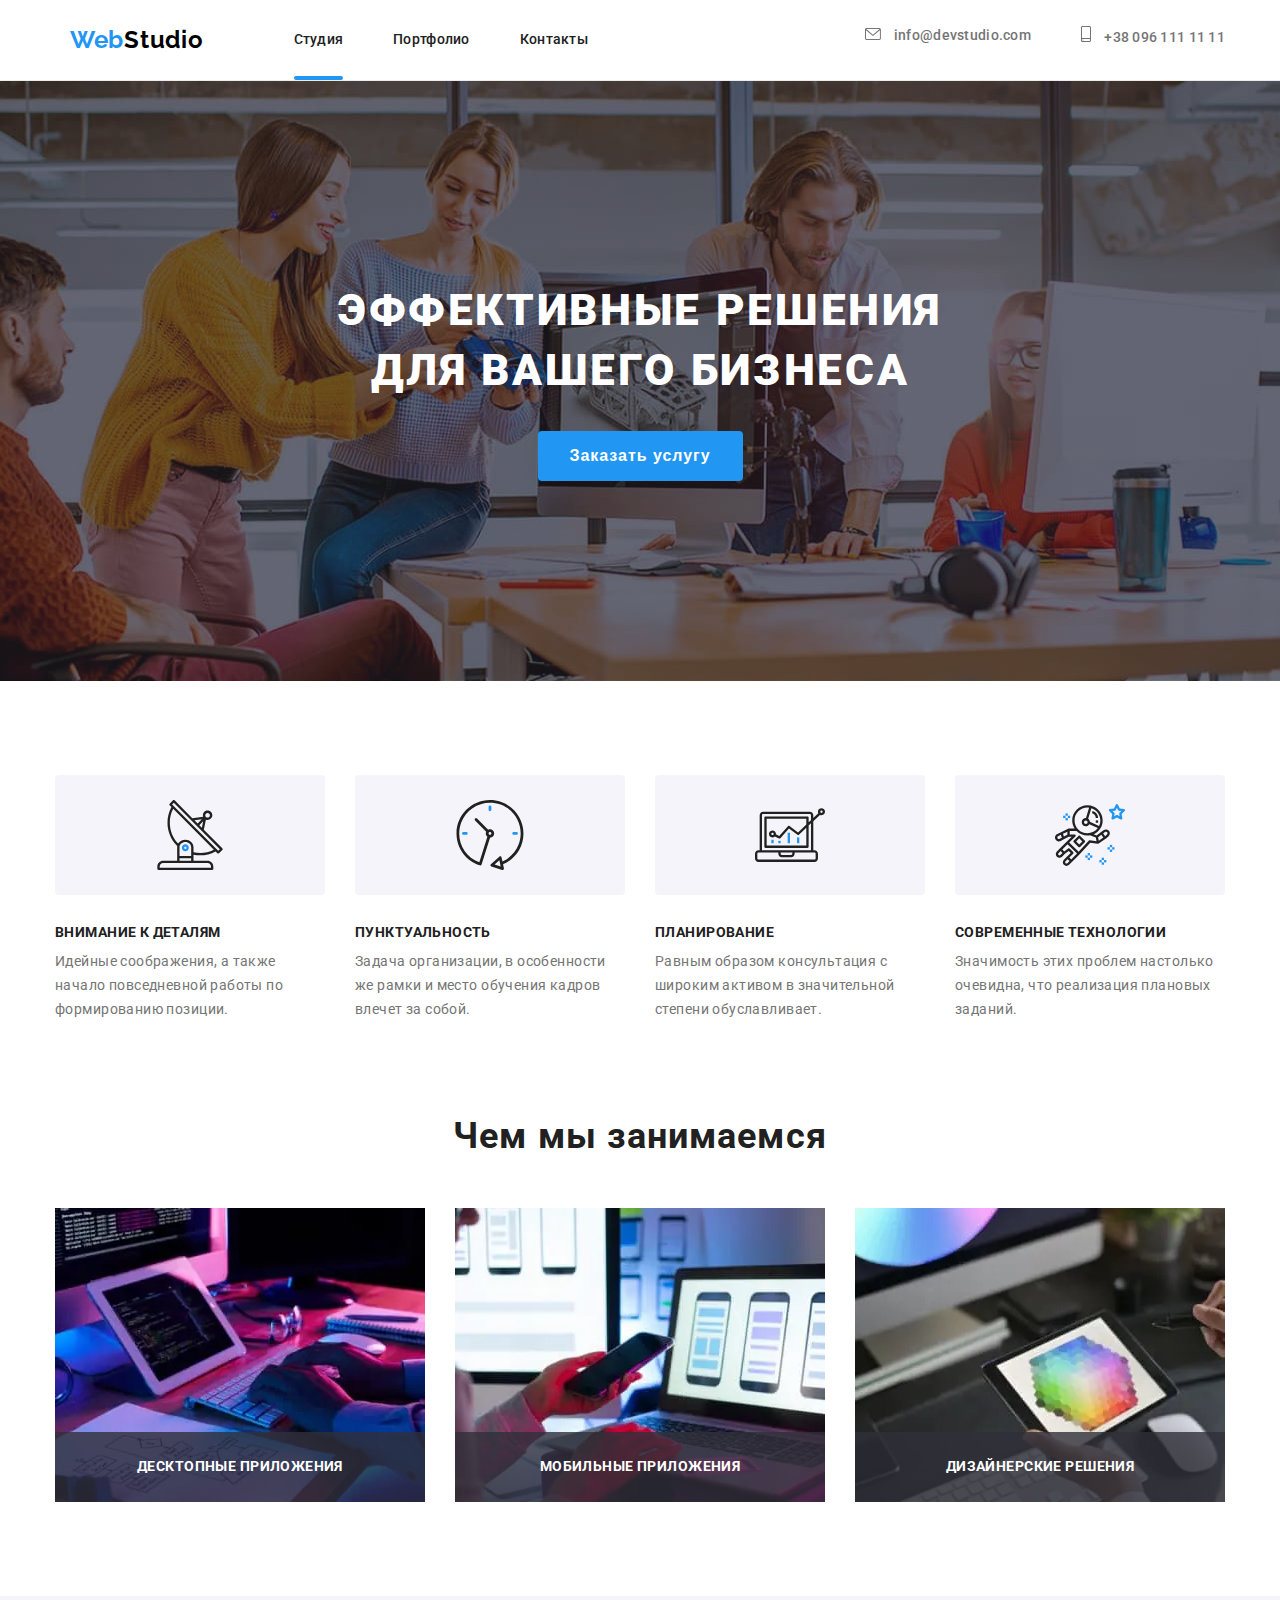
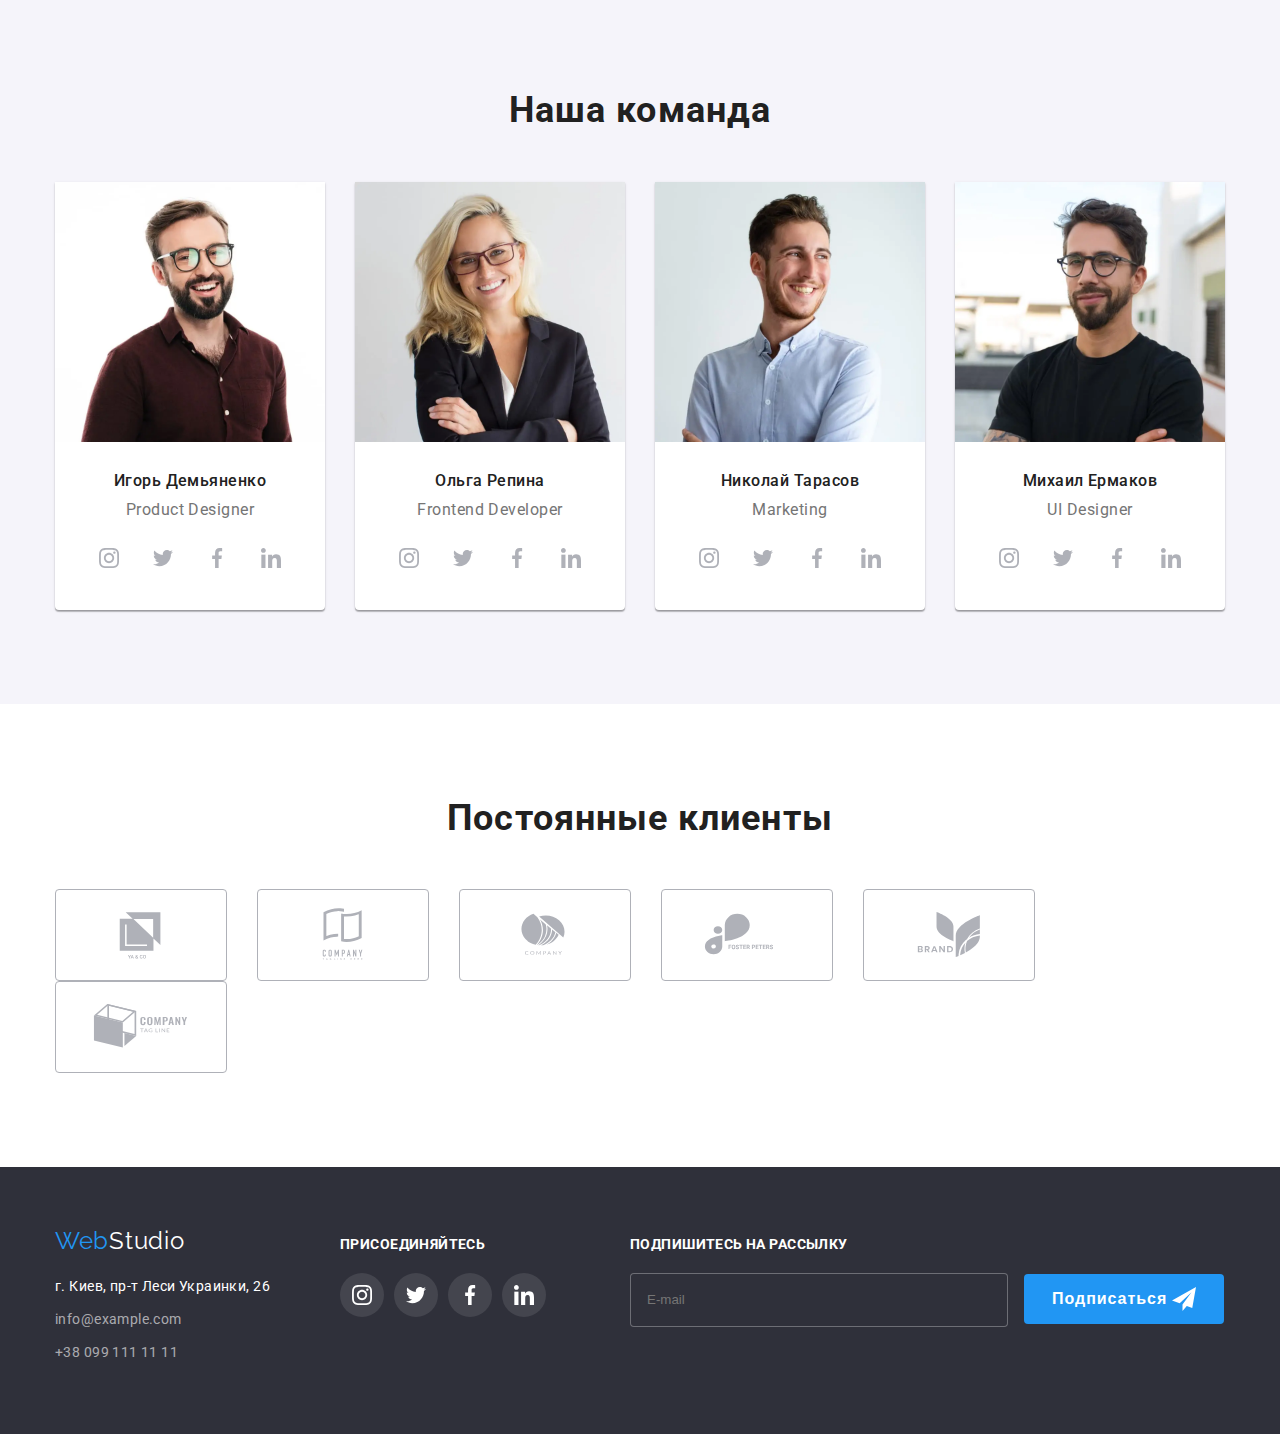
==== commit 4db5eacc: "hw-8" ====
--- a/index.html
+++ b/index.html
@@ -72,6 +72,8 @@
               <use href="./images/sprite.svg#icon-close"></use>
             </svg>
           </button>
+
+          <div class="mobile-menu__nav-list">
           <ul class="mobile-menu__nav">
             <li class="mobile-menu__item list">
               <a href="index.html" class="mobile-menu__link link">Студия</a>
@@ -85,6 +87,8 @@
               <a href="" class="mobile-menu__link link">Контакты</a>
             </li>
           </ul>
+        </div>
+        <div class="mobile-menu__connect-list">
           <ul class="mobile-menu__contact-list list">
             <li>
               <a
@@ -117,6 +121,7 @@
               <a class="mobile-menu__social-link link" href="#">LinkedIn</a>
             </li>
           </ul>
+        </div>
         </div>
       </div>
     </header>
--- a/css/main.min.css
+++ b/css/main.min.css
@@ -1,2 +1,2 @@
-h1,h2,h3,h4,h5,h6,p{margin-top:0;margin-bottom:0}ul,ol{margin-top:0;margin-bottom:0;padding-left:0}img{display:block}body{font-family:Roboto, sans-serif;margin:0}.link{text-decoration:none}.list{list-style:none}.section{padding-top:60px;padding-bottom:60px}@media screen and (min-width: 1200px){.section{padding-top:94px;padding-bottom:94px}}.container{width:100%;padding-left:15px;padding-right:15px;box-sizing:border-box}@media screen and (min-width: 480px){.container{width:480px;margin:0 auto}}@media screen and (min-width: 768px){.container{width:768px}}@media screen and (min-width: 1200px){.container{width:1200px}}:root{--first-color: #ffffff;--second-color: #212121;--accent-color: #2196f3;--duration: 250ms;--timing-function: cubic-bezier(0.4, 0, 0.2, 1)}.visually-hidden{position:absolute !important;clip:rect(1px 1px 1px 1px);clip:rect(1px, 1px, 1px, 1px);padding:0 !important;border:0 !important;height:1px !important;width:1px !important;overflow:hidden}.modal-btn{font-weight:700;font-size:16px;line-height:1.87;letter-spacing:0.06em;color:var(--first-color);background:var(--accent-color);cursor:pointer;padding:10px 32px;border:0;border-radius:4px;transition:background var(--timing-function) var(--duration)}.modal-btn:hover,.modal-btn:focus{background:#188ce8}.social-list{display:flex;justify-content:center}.social-list-item:not(:last-child){margin-right:10px}.social-list-link{display:flex;justify-content:center;align-items:center;width:44px;height:44px;border-radius:50%;background-color:transparent;transition:background-color var(--timing-function) var(--duration)}.social-list-link:hover,.social-list-link:focus{background-color:var(--accent-color)}.social-list-link:hover .social-list-icon,.social-list-link:focus .social-list-icon{fill:var(--first-color)}.social-list-icon{width:20px;height:20px;fill:#afb1b8;transition:fill var(--timing-function) var(--duration)}.backdrop{position:fixed;width:100vw;height:100vh;top:0;left:0;background-color:rgba(0,0,0,0.2);z-index:100;transition:opacity var(--timing-function) var(--duration),visibility var(--timing-function) var(--duration)}.is-hidden{opacity:0;visibility:hidden;pointer-events:none}.modal{position:absolute;width:450px;height:609px;background-color:var(--first-color);top:50%;left:50%;transform:translate(-50%, -50%);border-radius:4px;padding:40px}@media screen and (min-width: 1200px){.modal{width:528px;height:581px}}.modal-close-btn{position:absolute;top:8px;right:8px;width:30px;height:30px;padding:0;background-color:transparent;cursor:pointer;border:1px solid rgba(0,0,0,0.1);border-radius:50%;transition:transform var(--timing-function) var(--duration)}.close-btn-icon{position:absolute;top:50%;left:50%;transform:translate(-50%, -50%);width:18px;height:18px}.close-btn-icon:hover,.close-btn-icon:focus{fill:var(--accent-color)}.modal-form{display:flex;flex-direction:column}.modal-form-head{font-weight:700;font-size:20px;line-height:1.17;text-align:center;letter-spacing:0.03em;margin-bottom:12px;color:var(--second-color)}.modal-form-input{width:100%;height:40px;border:1px solid rgba(33,33,33,0.2);border-radius:4px;padding-left:42px}.modal-form-input:focus{border-color:var(--accent-color);outline:none}.modal-form-input:focus+.modal-form-icon{fill:var(--accent-color)}.modal-form-input-wrapper{position:relative;display:block;margin-top:4px}.modal-form-field{font-weight:400;font-size:12px;line-height:1.16;letter-spacing:0.01em;color:#757575;margin-top:10px}.modal-form-icon{position:absolute;top:50%;left:15px;transform:translateY(-50%);width:18px;height:18px}.modal-form-message{height:120px;width:100%;border:1px solid rgba(33,33,33,0.2);border-radius:4px;resize:none;padding:12px 16px;margin-top:4px}.modal-form-message::placeholder{font-weight:normal;font-size:14px;line-height:1.14;letter-spacing:0.01em;color:rgba(117,117,117,0.5)}.modal-form-message:focus{border-color:var(--accent-color);outline:none}.modal-form-checkbox-policy{font-weight:normal;font-size:14px;line-height:1.71;letter-spacing:0.03em;color:#757575;margin-top:20px}.modal-form-checkbox-policy::before{content:"";display:inline-block;vertical-align:middle;width:16px;height:15px;border:2px solid var(--second-color);border-radius:2px;cursor:pointer;margin-right:8px}.modal-form-checkbox:checked+.modal-form-checkbox-policy::before{background-image:url(../images/check.svg);border-color:var(--accent-color)}.modal-form-checkbox:focus+.modal-form-checkbox-policy::before{outline:var(--accent-color)}.modal-form-btn{align-self:center;font-weight:700;font-size:16px;line-height:1.87;letter-spacing:0.06em;color:var(--first-color);background:var(--accent-color);cursor:pointer;padding:10px 55px;border:0;border-radius:4px;box-shadow:0px 4px 4px rgba(0,0,0,0.15);transition:background var(--timing-function) var(--duration);margin-top:30px}.modal-form-btn:hover,.modal-form-btn:focus{background:#188ce8}@media screen and (max-width: 767px){.mobile-menu{position:fixed;top:0;left:0;width:100vw;height:100vh;overflow:auto;opacity:0;visibility:hidden;pointer-events:none;background-color:var(--first-color)}.mobile-menu__container{position:relative;padding-top:48px;padding-bottom:48px}.mobile-menu__close-btn{position:absolute;top:10px;right:0;line-height:0;background-color:transparent;border:none;padding:0;margin-right:10px;transition:color var(--duration) var(--timing-function)}.mobile-menu__close-icon{width:40px;height:40px;fill:var(--second-color)}.mobile-menu__close-icon:hover,.mobile-menu__close-icon:focus{fill:var(--accent-color)}.mobile-menu.is-open{opacity:1;visibility:visible;pointer-events:auto}.mobile-menu__item:not(:last-child){margin-bottom:32px}.mobile-menu__link{font-weight:500;font-size:40px;line-height:1.17;letter-spacing:0.02em;color:var(--second-color);transition:color var(--duration) var(--timing-function)}.mobile-menu__link:hover,.mobile-menu__link:focus{color:var(--accent-color)}.mobile-menu__contact-list{margin-top:306px;margin-bottom:34px}.mobile-menu__contact-link-tel{display:block;margin-bottom:32px;font-weight:500;font-size:34px;line-height:1.17;letter-spacing:0.02em;color:var(--second-color);transition:color var(--duration) var(--timing-function)}.mobile-menu__contact-link-tel:hover,.mobile-menu__contact-link-tel:focus{color:var(--accent-color)}.mobile-menu__contact-link-mail{font-weight:500;font-size:24px;line-height:1.16;letter-spacing:0.02em;color:#757575;transition:color var(--duration) var(--timing-function)}.mobile-menu__contact-link-mail:hover,.mobile-menu__contact-link-mail:focus{color:var(--accent-color)}.mobile-menu__social-list{display:flex}.mobile-menu__social-item{display:flex}.mobile-menu__social-link{font-weight:500;font-size:18px;line-height:1.22;letter-spacing:0.02em;color:var(--accent-color)}.mobile-menu__social-link::after{content:"";border:1px solid rgba(33,33,33,0.2);transform:rotate(90deg);margin-left:10px;margin-right:10px}}@media screen and (min-width: 768px){.mobile-menu{display:none}}.header{border-bottom:1px solid #ececec}.header .header-container{display:flex;justify-content:space-between;align-items:center;margin-top:10px;margin-bottom:10px}.header .logo-link{font-family:Raleway, sans-serif;font-weight:700;font-size:24px;line-height:1.16;letter-spacing:0.03em;margin-left:15px}.header .logo-web{color:var(--accent-color)}.header .logo-studio{color:#000000}@media screen and (max-width: 767px){.header .site-nav{display:none}.header .contact-list{display:none}.header .header__mobile-menu-btn{line-height:0;background-color:transparent;border:none;padding:0;margin-right:10px;transition:color var(--duration) var(--timing-function)}.header .header__mobile-menu-icon{width:40px;height:40px;fill:#000000}.header .header__mobile-menu-icon:hover,.header .header__mobile-menu-icon:focus{fill:var(--accent-color)}}@media screen and (min-width: 768px){.logo-link{margin-top:26px;margin-bottom:26px;margin-right:88px}.header__mobile-menu-btn{display:none}.header__close-btn{display:none}.navigation{display:flex;align-items:center}.site-nav{display:flex}.site-nav__link.current::after{content:"";position:absolute;display:block;left:0;bottom:0;width:100%;height:4px;border-radius:2px;background-color:var(--accent-color)}.current{color:var(--accent-color)}.site-nav__link{font-weight:500;font-size:14px;line-height:1.14;letter-spacing:0.02em;color:var(--second-color);position:relative;display:block;padding-top:32px;padding-bottom:32px;transition:color var(--duration) var(--timing-function)}.site-nav__link:hover,.site-nav__link:focus{color:var(--accent-color)}.site-nav__item:not(:last-child){margin-right:50px}.contact-list{display:block;margin-left:auto;justify-content:center;align-items:center}.contact-list .link{font-weight:500;font-size:14px;line-height:1.14;letter-spacing:0.02em;color:#757575}.contact-link-item{display:flex;justify-content:flex-start;align-items:center;fill:#757575}.contact-icon{margin-right:8px;transition:fill var(--timing-function) var(--duration)}.contact-link:hover .contact-icon,.contact-link:focus .contact-icon{fill:currentColor}.contact-link:hover,.contact-link:focus{color:var(--accent-color)}}@media screen and (min-width: 1200px){.logo-link{font-family:Raleway, sans-serif;font-weight:700;font-size:26px;line-height:1.19;letter-spacing:0.03em;margin-right:90px}.contact-list{display:flex;justify-content:space-between}.contact-link-item{display:flex;justify-content:center;align-items:center;margin-left:50px}.contact-icon{margin-right:10px}}.hero-section{background:#c4c4c4;display:flex;text-align:center;padding-top:118px;padding-bottom:118px;background-image:linear-gradient(rgba(47,48,58,0.4), rgba(47,48,58,0.4)),url("../images/bg-hero/bg-hero-mob.jpg");background-size:cover;margin:0 auto;width:100%;background-position:center;background-repeat:no-repeat}@media (min-device-pixel-ratio: 2) and (max-width: 767px), (-webkit-min-device-pixel-ratio: 2), (min-resolution: 192dpi) and (max-width: 767px), (min-resolution: 2dppx) and (max-width: 767px){.hero-section{background-image:linear-gradient(rgba(47,48,58,0.4), rgba(47,48,58,0.4)),url("../images/bg-hero/bg-hero-mob@2x.jpg")}}@media screen and (min-width: 768px){.hero-section{background-image:linear-gradient(rgba(47,48,58,0.4), rgba(47,48,58,0.4)),url("../images/bg-hero/bg-hero-tab.jpg")}}@media (min-device-pixel-ratio: 2) and (min-width: 768px), (min-resolution: 192dpi) and (min-width: 768px), (min-resolution: 2dppx) and (min-width: 768px){.hero-section{background-image:linear-gradient(rgba(47,48,58,0.4), rgba(47,48,58,0.4)),url("../images/bg-hero/bg-hero-tab@2x.jpg")}}@media screen and (min-width: 1200px){.hero-section{background-image:linear-gradient(rgba(47,48,58,0.4), rgba(47,48,58,0.4)),url("../images/bg-hero/bg-hero-pc.jpg")}}@media (min-device-pixel-ratio: 2) and (min-width: 1200px), (min-resolution: 192dpi) and (min-width: 1200px), (min-resolution: 2dppx) and (min-width: 1200px){.hero-section{background-image:linear-gradient(rgba(47,48,58,0.4), rgba(47,48,58,0.4)),url("../images/bg-hero/bg-hero-pc@2x.jpg")}}.hero-title{font-weight:900;font-size:26px;line-height:1.61;text-align:center;letter-spacing:0.06em;text-transform:uppercase;color:var(--first-color);margin-bottom:30px}@media screen and (min-width: 1200px){.hero-title{font-size:44px;line-height:1.36}.hero-section{padding-top:200px;padding-bottom:200px;max-width:1600px}}.feature__list-icon{display:flex;justify-content:center;align-items:center;margin-bottom:30px;background-color:#f5f4fa;border-radius:4px;width:450px;height:120px}.feature__icon{width:70px;height:70px}.feature__title{font-weight:700;font-size:14px;line-height:1.14;letter-spacing:0.03em;text-transform:uppercase;color:var(--second-color);margin-bottom:10px;text-align:center}.feature__text{font-weight:400;font-size:14px;line-height:1.71;letter-spacing:0.03em;color:#757575}.feature__list-item{margin-bottom:30px}@media screen and (min-width: 768px){.feature__list-icon{width:354px}.feature__list{display:flex;flex-wrap:wrap;margin-left:-30px}.feature__list-item{flex-basis:calc((100% - 60px) / 2);margin-left:30px}.feature__title{text-align:left}}@media screen and (min-width: 1200px){.feature__list-icon{width:270px}.feature__list{justify-content:space-between;margin-left:-30px}.feature__list-item{flex-basis:calc((100% - 120px) / 4);margin-left:30px}}.about-section{padding-bottom:94px;display:none}@media screen and (max-width: 1199px){.section-title{font-weight:700;font-size:28px;line-height:1.17;text-align:center;letter-spacing:0.03em;color:var(--second-color);margin-bottom:30px}}@media screen and (min-width: 1200px){.about-section{display:block}.section-title{font-weight:700;font-size:36px;line-height:1.16;text-align:center;letter-spacing:0.03em;color:var(--second-color);margin-bottom:50px}.about-section-list{display:flex;flex-wrap:wrap;margin-left:-30px;margin-top:-50px}.about-section-item{flex-basis:calc((100% - 90px) / 3);margin-left:30px;margin-top:50px}.about-img-wrapper{position:relative}.about-img-overlay{position:absolute;bottom:0;left:0;font-weight:700;font-size:16px;line-height:1.17;letter-spacing:0.03em;text-transform:uppercase;padding-top:27px;padding-bottom:27px;text-align:center;width:100%;background-color:rgba(47,48,58,0.8);color:var(--first-color)}.about-picture{width:370px;height:294px}}.team{background-color:#f5f4fa}.team__title{font-weight:500;font-size:16px;line-height:1.18;letter-spacing:0.03em;color:var(--second-color);margin-bottom:10px}.team__position{font-weight:400;font-size:16px;line-height:1.18;letter-spacing:0.03em;color:#757575;margin-bottom:16px}.team__photo{max-width:100%;height:auto;margin-bottom:30px}@media screen and (min-width: 480px){.team__photo{width:450px}}@media screen and (min-width: 768px){.team__photo{width:354px}}@media screen and (min-width: 1200px){.team__photo{width:270px}}@media screen and (min-width: 768px){.team__list{display:flex;flex-wrap:wrap;margin-left:-30px;margin-top:-30px}}.team__list-item{background-color:#ffffff;box-shadow:0px 1px 3px rgba(0,0,0,0.12),0px 1px 1px rgba(0,0,0,0.14),0px 2px 1px rgba(0,0,0,0.2);border-radius:0px 0px 4px 4px;margin-top:30px}@media screen and (min-width: 768px){.team__list-item{flex-basis:calc((100% - 60px) / 2);margin-left:30px}}@media screen and (min-width: 1200px){.team__list-item{flex-basis:calc((100% - 120px) / 4)}}.team__list-content{padding-top:30px;padding-bottom:24px;text-align:center;padding-left:32px;padding-right:32px}@media screen and (min-width: 768px){.team__list-content{padding-bottom:30px}}.section-title.team{text-align:center;margin-bottom:30px}.client-icon{width:106px;height:60px;fill:#afb1b8;transition:fill var(--timing-function) var(--duration)}.client-list{display:flex;flex-wrap:wrap;margin-left:-30px}@media screen and (max-width: 1199px){.client-list{margin-top:-30px}}.client-link{display:flex;align-items:center;justify-content:center;height:90px;border-radius:4px;border:1px solid #afb1b8;transition:border-color var(--timing-function) var(--duration)}.client-link:hover,.client-link:focus{border-color:var(--accent-color)}.client-link:hover .client-icon,.client-link:focus .client-icon{fill:var(--accent-color)}@media screen and (max-width: 767px){.client-link{margin-top:30px;width:210px;flex-basis:calc((100% - 60px) / 2);margin-left:30px}}@media screen and (min-width: 768px){.client-link{margin-top:30px;width:226px;flex-basis:calc((100% - 90px) / 3);margin-left:30px}}@media screen and (min-width: 1200px){.client-link{margin-top:0;width:170px;flex-basis:calc((100% - 180px) / 6);margin-left:30px}}footer{display:flex;background:#2f303a;padding-top:60px;padding-bottom:60px}.footer-container{display:flex;align-items:baseline}@media screen and (max-width: 767px){.footer-container{display:inline-block;align-items:center;justify-content:center}}@media screen and (max-width: 1199px){.footer-container{flex-wrap:wrap;justify-content:space-around;text-align:center}}.contact-footer{margin-bottom:60px}@media screen and (min-width: 1200px){.contact-footer{margin-right:70px}}.add-link{font-style:normal;font-weight:400;font-size:14px;line-height:1.71;letter-spacing:0.03em;color:var(--first-color);display:inline-block;margin-bottom:9px}.footer-logo{font-family:Raleway, serif;font-size:24px;line-height:1.16;letter-spacing:0.03em;margin-bottom:20px}@media screen and (max-width: 1199px){.footer-logo{text-align:center}}.logo-web{color:var(--accent-color)}.logo-studio-footer{color:var(--first-color)}.contact-link{font-style:normal;font-weight:400;font-size:14px;line-height:1.71;letter-spacing:0.03em;color:rgba(255,255,255,0.6);margin-bottom:9px;cursor:pointer;transition:color var(--timing-function) var(--duration)}@media screen and (max-width: 1199px){.join-container{margin-bottom:60px}}.join-title{font-style:normal;font-weight:700;font-size:14px;line-height:1.17;letter-spacing:0.03em;color:var(--first-color);margin-bottom:20px}.join-list{display:flex}@media screen and (max-width: 1199px){.join-list{align-items:center;justify-content:center}}.join-footer-link{display:flex;justify-content:center;align-items:center;width:44px;height:44px;border-radius:50%;background-color:rgba(255,255,255,0.1);margin-right:10px;transition:background-color var(--timing-function) var(--duration)}.join-footer-link:hover,.join-footer-link:focus{background-color:var(--accent-color)}.footer-input-title{font-style:normal;text-transform:uppercase;font-weight:700;font-size:14px;line-height:1.17;letter-spacing:0.03em;color:var(--first-color);margin-bottom:20px}.footer-form-input{margin-bottom:20px;width:450px;height:50px;padding-left:16px;border:1px solid rgba(255,255,255,0.3);border-radius:4px;background-color:#2f303a;color:var(--first-color)}@media screen and (min-width: 1200px){.footer-form-input{width:358px}}.footer-form-btn{display:inline-flex;position:relative;margin-left:12px;padding:10px 28px;min-width:200px;background-color:var(--accent-color);color:var(--first-color);text-align:center;font-weight:700;font-size:16px;line-height:1.87;letter-spacing:0.06em;border-radius:4px;border:none;cursor:pointer;transition:box-shadow var(--timing-function) var(--duration)}.footer-form-btn:hover,.footer-form-btn:focus{background:#188ce8}.footer-form-btn-icon{position:absolute;width:24px;height:24px;right:28px;bottom:13px}.join-icon{fill:#ffffff;width:20px;height:20px}@media screen and (min-width: 1200px){.footer-email-input{margin-left:74px}}.portfolio-section{display:flex;justify-content:center;margin-left:-8px;margin-bottom:50px}@media screen and (max-width: 767px){.portfolio-section{flex-wrap:wrap;justify-content:start}}.portfolio-list{display:flex;flex-wrap:wrap;margin-left:-30px;margin-top:-30px}.portfolio-list-img{margin-left:30px;margin-top:30px;transition:box-shadow var(--timing-function) var(--duration)}.portfolio-list-img:hover,.portfolio-list-img:focus{box-shadow:0px 1px 1px rgba(0,0,0,0.12),0px 4px 4px rgba(0,0,0,0.06),1px 4px 6px rgba(0,0,0,0.16)}@media screen and (min-width: 768px){.portfolio-list-img{flex-basis:calc((100% - 60px) / 2)}}@media screen and (min-width: 1200px){.portfolio-list-img{flex-basis:calc((100% - 90px) / 3)}}@media screen and (min-width: 768px) and (max-width: 1199px){.porfolio-list-content.tech{padding-bottom:56px}}.portfolio-img-wrapper{position:relative;overflow:hidden}.portfolio-overlay{position:absolute;top:0;left:0;width:100%;height:100%;font-family:Roboto, sans-serif;font-weight:400;font-size:18px;line-height:1.55;letter-spacing:0.03em;color:var(--first-color);padding:63px 24px;background-color:rgba(33,150,243,0.9);overflow:auto;transform:translateY(100%);transition:transform var(--timing-function) var(--duration)}.portfolio-link-wrapper:hover .portfolio-overlay,.portfolio-link-wrapper:focus .portfolio-overlay{transform:translateY(0%)}.portfolio-btn{font-family:Roboto, sans-serif;font-weight:500;font-size:16px;line-height:1.62;text-align:center;letter-spacing:0.03em;color:var(--second-color);padding:6px 22px;flex-basis:calc((100% - 40px) / 8);margin-left:8px;border:0;border-radius:4px;cursor:pointer;transition:background var(--timing-function) var(--duration),color var(--timing-function) var(--duration)}.portfolio-btn:hover,.portfolio-btn:focus{background:var(--accent-color);color:var(--first-color)}@media screen and (max-width: 767px){.portfolio-btn{margin-bottom:15px}}.portfolio-title{font-weight:700;font-size:18px;line-height:2;letter-spacing:0.06em;color:var(--second-color);margin-bottom:4px}.portfolio-text{font-weight:400;font-size:16px;line-height:1.87;letter-spacing:0.03em;color:#757575}.porfolio-list-content{border:1px solid #eeeeee;border-top:0;box-sizing:border-box;padding:20px 24px}
+h1,h2,h3,h4,h5,h6,p{margin-top:0;margin-bottom:0}ul,ol{margin-top:0;margin-bottom:0;padding-left:0}img{display:block}body{font-family:Roboto, sans-serif;margin:0}.link{text-decoration:none}.list{list-style:none}.section{padding-top:60px;padding-bottom:60px}@media screen and (min-width: 1200px){.section{padding-top:94px;padding-bottom:94px}}.container{width:100%;padding-left:15px;padding-right:15px;box-sizing:border-box}@media screen and (max-width: 479px){.container{height:100%}}@media screen and (min-width: 480px){.container{width:480px;margin:0 auto;height:100%}}@media screen and (min-width: 768px){.container{width:768px}}@media screen and (min-width: 1200px){.container{width:1200px}}:root{--first-color: #ffffff;--second-color: #212121;--accent-color: #2196f3;--duration: 250ms;--timing-function: cubic-bezier(0.4, 0, 0.2, 1)}.visually-hidden{position:absolute !important;clip:rect(1px 1px 1px 1px);clip:rect(1px, 1px, 1px, 1px);padding:0 !important;border:0 !important;height:1px !important;width:1px !important;overflow:hidden}.modal-btn{font-weight:700;font-size:16px;line-height:1.87;letter-spacing:0.06em;color:var(--first-color);background:var(--accent-color);cursor:pointer;padding:10px 32px;border:0;border-radius:4px;transition:background var(--timing-function) var(--duration)}.modal-btn:hover,.modal-btn:focus{background:#188ce8}.social-list{display:flex;justify-content:center}.social-list-item:not(:last-child){margin-right:10px}.social-list-link{display:flex;justify-content:center;align-items:center;width:44px;height:44px;border-radius:50%;background-color:transparent;transition:background-color var(--timing-function) var(--duration)}.social-list-link:hover,.social-list-link:focus{background-color:var(--accent-color)}.social-list-link:hover .social-list-icon,.social-list-link:focus .social-list-icon{fill:var(--first-color)}.social-list-icon{width:20px;height:20px;fill:#afb1b8;transition:fill var(--timing-function) var(--duration)}.backdrop{position:fixed;width:100vw;height:100vh;top:0;left:0;background-color:rgba(0,0,0,0.2);z-index:100;transition:opacity var(--timing-function) var(--duration),visibility var(--timing-function) var(--duration)}.is-hidden{opacity:0;visibility:hidden;pointer-events:none}.modal{position:absolute;width:450px;height:609px;background-color:var(--first-color);top:50%;left:50%;transform:translate(-50%, -50%);border-radius:4px;padding:40px}@media screen and (min-width: 1200px){.modal{width:528px;height:581px}}.modal-close-btn{position:absolute;top:8px;right:8px;width:30px;height:30px;padding:0;background-color:transparent;cursor:pointer;border:1px solid rgba(0,0,0,0.1);border-radius:50%;transition:transform var(--timing-function) var(--duration)}.close-btn-icon{position:absolute;top:50%;left:50%;transform:translate(-50%, -50%);width:18px;height:18px}.close-btn-icon:hover,.close-btn-icon:focus{fill:var(--accent-color)}.modal-form{display:flex;flex-direction:column}.modal-form-head{font-weight:700;font-size:20px;line-height:1.17;text-align:center;letter-spacing:0.03em;margin-bottom:12px;color:var(--second-color)}.modal-form-input{width:100%;height:40px;border:1px solid rgba(33,33,33,0.2);border-radius:4px;padding-left:42px}.modal-form-input:focus{border-color:var(--accent-color);outline:none}.modal-form-input:focus+.modal-form-icon{fill:var(--accent-color)}.modal-form-input-wrapper{position:relative;display:block;margin-top:4px}.modal-form-field{font-weight:400;font-size:12px;line-height:1.16;letter-spacing:0.01em;color:#757575;margin-top:10px}.modal-form-icon{position:absolute;top:50%;left:15px;transform:translateY(-50%);width:18px;height:18px}.modal-form-message{height:120px;width:100%;border:1px solid rgba(33,33,33,0.2);border-radius:4px;resize:none;padding:12px 16px;margin-top:4px}.modal-form-message::placeholder{font-weight:normal;font-size:14px;line-height:1.14;letter-spacing:0.01em;color:rgba(117,117,117,0.5)}.modal-form-message:focus{border-color:var(--accent-color);outline:none}.modal-form-checkbox-policy{font-weight:normal;font-size:14px;line-height:1.71;letter-spacing:0.03em;color:#757575;margin-top:20px}.modal-form-checkbox-policy::before{content:"";display:inline-block;vertical-align:middle;width:16px;height:15px;border:2px solid var(--second-color);border-radius:2px;cursor:pointer;margin-right:8px}.modal-form-checkbox:checked+.modal-form-checkbox-policy::before{background-image:url(../images/check.svg);border-color:var(--accent-color)}.modal-form-checkbox:focus+.modal-form-checkbox-policy::before{outline:var(--accent-color)}@media screen and (max-width: 1199px){.modal-form-checkbox-policy{font-size:12px;line-height:1.16}}.modal-form-btn{align-self:center;font-weight:700;font-size:16px;line-height:1.87;letter-spacing:0.06em;color:var(--first-color);background:var(--accent-color);cursor:pointer;padding:10px 55px;border:0;border-radius:4px;box-shadow:0px 4px 4px rgba(0,0,0,0.15);transition:background var(--timing-function) var(--duration);margin-top:30px}.modal-form-btn:hover,.modal-form-btn:focus{background:#188ce8}@media screen and (max-width: 767px){.mobile-menu{position:fixed;top:0;left:0;width:100vw;height:100vh;overflow:auto;opacity:0;visibility:hidden;pointer-events:none;background-color:var(--first-color)}.mobile-menu__connect-list{position:absolute;bottom:0}.mobile-menu__container{position:relative;padding-top:48px;padding-bottom:48px}.mobile-menu__close-btn{position:absolute;top:10px;right:0;line-height:0;background-color:transparent;border:none;padding:0;margin-right:10px;transition:color var(--duration) var(--timing-function)}.mobile-menu__close-icon{width:40px;height:40px;fill:var(--second-color)}.mobile-menu__close-icon:hover,.mobile-menu__close-icon:focus{fill:var(--accent-color)}.mobile-menu.is-open{opacity:1;visibility:visible;pointer-events:auto}.mobile-menu__item:not(:last-child){margin-bottom:32px}.mobile-menu__link{font-weight:500;font-size:40px;line-height:1.17;letter-spacing:0.02em;color:var(--second-color);transition:color var(--duration) var(--timing-function)}.mobile-menu__link:hover,.mobile-menu__link:focus{color:var(--accent-color)}.mobile-menu__contact-list{margin-bottom:34px}.mobile-menu__contact-link-tel{display:block;margin-bottom:32px;font-weight:500;font-size:34px;line-height:1.17;letter-spacing:0.02em;color:var(--accent-color)}.mobile-menu__contact-link-mail{font-weight:500;font-size:24px;line-height:1.16;letter-spacing:0.02em;color:#757575;transition:color var(--duration) var(--timing-function)}.mobile-menu__contact-link-mail:hover,.mobile-menu__contact-link-mail:focus{color:var(--accent-color)}.mobile-menu__social-list{display:flex}.mobile-menu__social-item{display:flex}.mobile-menu__social-link{font-weight:500;font-size:18px;line-height:1.22;letter-spacing:0.02em;color:var(--accent-color)}.mobile-menu__social-link::after{content:"";border:1px solid rgba(33,33,33,0.2);transform:rotate(90deg);margin-left:10px;margin-right:10px}}@media screen and (min-width: 768px){.mobile-menu{display:none}}.header{border-bottom:1px solid #ececec}.header .header-container{display:flex;justify-content:space-between;align-items:center}@media screen and (max-width: 767px){.header .header-container{margin-top:10px;margin-bottom:10px}}.header .logo-link{font-family:Raleway, sans-serif;font-weight:700;font-size:24px;line-height:1.16;letter-spacing:0.03em;margin-left:15px}.header .logo-web{color:var(--accent-color)}.header .logo-studio{color:#000000}@media screen and (max-width: 767px){.header .site-nav{display:none}.header .contact-list{display:none}.header .header__mobile-menu-btn{line-height:0;background-color:transparent;border:none;padding:0;margin-right:10px;transition:color var(--duration) var(--timing-function)}.header .header__mobile-menu-icon{width:24px;height:16px;fill:#000000}.header .header__mobile-menu-icon:hover,.header .header__mobile-menu-icon:focus{fill:var(--accent-color)}}@media screen and (min-width: 768px){.logo-link{margin-top:26px;margin-bottom:26px;margin-right:88px}.header__mobile-menu-btn{display:none}.header__close-btn{display:none}.navigation{display:flex;align-items:center}.site-nav{display:flex}.site-nav__link.current::after{content:"";position:absolute;display:block;left:0;bottom:0;width:100%;height:4px;border-radius:2px;background-color:var(--accent-color)}.current{color:var(--accent-color)}.site-nav__link{font-weight:500;font-size:14px;line-height:1.14;letter-spacing:0.02em;color:var(--second-color);position:relative;display:block;padding-top:32px;padding-bottom:32px;transition:color var(--duration) var(--timing-function)}.site-nav__link:hover,.site-nav__link:focus{color:var(--accent-color)}.site-nav__item:not(:last-child){margin-right:50px}.contact-list{display:block;margin-left:auto;justify-content:center;align-items:center}.contact-list .link{font-weight:500;font-size:14px;line-height:1.14;letter-spacing:0.02em;color:#757575}.contact-link-item{display:flex;justify-content:flex-start;align-items:center;fill:#757575}.contact-icon{margin-right:8px;transition:fill var(--timing-function) var(--duration)}.contact-link:hover .contact-icon,.contact-link:focus .contact-icon{fill:currentColor}.contact-link:hover,.contact-link:focus{color:var(--accent-color)}}@media screen and (min-width: 1200px){.logo-link{font-family:Raleway, sans-serif;font-weight:700;font-size:26px;line-height:1.19;letter-spacing:0.03em;margin-right:90px}.contact-list{display:flex;justify-content:space-between}.contact-link-item{display:flex;justify-content:center;align-items:center;margin-left:50px}.contact-icon{margin-right:10px}}.hero-section{background:#c4c4c4;display:flex;text-align:center;padding-top:118px;padding-bottom:118px;background-image:linear-gradient(rgba(47,48,58,0.4), rgba(47,48,58,0.4)),url("../images/bg-hero/bg-hero-mob.jpg");background-size:cover;margin:0 auto;width:100%;background-position:center;background-repeat:no-repeat}@media (min-device-pixel-ratio: 2) and (max-width: 767px), (-webkit-min-device-pixel-ratio: 2), (min-resolution: 192dpi) and (max-width: 767px), (min-resolution: 2dppx) and (max-width: 767px){.hero-section{background-image:linear-gradient(rgba(47,48,58,0.4), rgba(47,48,58,0.4)),url("../images/bg-hero/bg-hero-mob@2x.jpg")}}@media screen and (min-width: 768px){.hero-section{background-image:linear-gradient(rgba(47,48,58,0.4), rgba(47,48,58,0.4)),url("../images/bg-hero/bg-hero-tab.jpg")}}@media (min-device-pixel-ratio: 2) and (min-width: 768px), (min-resolution: 192dpi) and (min-width: 768px), (min-resolution: 2dppx) and (min-width: 768px){.hero-section{background-image:linear-gradient(rgba(47,48,58,0.4), rgba(47,48,58,0.4)),url("../images/bg-hero/bg-hero-tab@2x.jpg")}}@media screen and (min-width: 1200px){.hero-section{background-image:linear-gradient(rgba(47,48,58,0.4), rgba(47,48,58,0.4)),url("../images/bg-hero/bg-hero-pc.jpg")}}@media (min-device-pixel-ratio: 2) and (min-width: 1200px), (min-resolution: 192dpi) and (min-width: 1200px), (min-resolution: 2dppx) and (min-width: 1200px){.hero-section{background-image:linear-gradient(rgba(47,48,58,0.4), rgba(47,48,58,0.4)),url("../images/bg-hero/bg-hero-pc@2x.jpg")}}.hero-title{font-weight:900;font-size:26px;line-height:1.61;text-align:center;letter-spacing:0.06em;text-transform:uppercase;color:var(--first-color);margin-bottom:30px}@media screen and (min-width: 1200px){.hero-title{font-size:44px;line-height:1.36}.hero-section{padding-top:200px;padding-bottom:200px;max-width:1600px}}.feature__list-icon{display:flex;justify-content:center;align-items:center;margin-bottom:30px;background-color:#f5f4fa;border-radius:4px;width:450px;height:120px}.feature__icon{width:70px;height:70px}.feature__title{font-weight:700;font-size:14px;line-height:1.14;letter-spacing:0.03em;text-transform:uppercase;color:var(--second-color);margin-bottom:10px;text-align:center}.feature__text{font-weight:400;font-size:14px;line-height:1.71;letter-spacing:0.03em;color:#757575}@media screen and (max-width: 1199px){.feature__list-item{margin-bottom:30px}}@media screen and (min-width: 768px){.feature__list-icon{width:354px}.feature__list{display:flex;flex-wrap:wrap;margin-left:-30px}.feature__list-item{flex-basis:calc((100% - 60px) / 2);margin-left:30px}.feature__title{text-align:left}}@media screen and (min-width: 1200px){.feature__list-icon{width:270px}.feature__list{justify-content:space-between;margin-left:-30px}.feature__list-item{flex-basis:calc((100% - 120px) / 4);margin-left:30px}}.about-section{padding-bottom:94px;display:none}@media screen and (max-width: 1199px){.section-title{font-weight:700;font-size:28px;line-height:1.17;text-align:center;letter-spacing:0.03em;color:var(--second-color);margin-bottom:30px}}@media screen and (min-width: 1200px){.about-section{display:block}.section-title{font-weight:700;font-size:36px;line-height:1.16;text-align:center;letter-spacing:0.03em;color:var(--second-color);margin-bottom:50px}.about-section-list{display:flex;flex-wrap:wrap;margin-left:-30px;margin-top:-50px}.about-section-item{flex-basis:calc((100% - 90px) / 3);margin-left:30px;margin-top:50px}.about-img-wrapper{position:relative}.about-img-overlay{position:absolute;bottom:0;left:0;font-weight:700;font-size:14px;line-height:1.14;letter-spacing:0.03em;text-transform:uppercase;padding-top:27px;padding-bottom:27px;text-align:center;width:100%;background-color:rgba(47,48,58,0.8);color:var(--first-color)}.about-picture{width:370px;height:294px}}.team{background-color:#f5f4fa}.team__title{font-weight:500;font-size:16px;line-height:1.18;letter-spacing:0.03em;color:var(--second-color);margin-bottom:10px}.team__position{font-weight:400;font-size:16px;line-height:1.18;letter-spacing:0.03em;color:#757575;margin-bottom:16px}.team__photo{max-width:100%;height:auto}@media screen and (min-width: 480px){.team__photo{width:450px}}@media screen and (min-width: 768px){.team__photo{width:354px}}@media screen and (min-width: 1200px){.team__photo{width:270px}}@media screen and (min-width: 768px){.team__list{display:flex;flex-wrap:wrap;margin-left:-30px;margin-top:-30px}}.team__list-item{background-color:#ffffff;box-shadow:0px 1px 3px rgba(0,0,0,0.12),0px 1px 1px rgba(0,0,0,0.14),0px 2px 1px rgba(0,0,0,0.2);border-radius:0px 0px 4px 4px;margin-top:30px}@media screen and (min-width: 768px){.team__list-item{flex-basis:calc((100% - 60px) / 2);margin-left:30px}}@media screen and (min-width: 1200px){.team__list-item{flex-basis:calc((100% - 120px) / 4)}}.team__list-content{padding-top:30px;padding-bottom:24px;text-align:center;padding-left:32px;padding-right:32px}@media screen and (min-width: 768px){.team__list-content{padding-bottom:30px}}.client-icon{width:106px;height:60px;fill:#afb1b8;transition:fill var(--timing-function) var(--duration)}.client-list{display:flex;flex-wrap:wrap;margin-left:-30px}@media screen and (max-width: 1199px){.client-list{margin-top:-30px}}.client-link{display:flex;align-items:center;justify-content:center;height:90px;border-radius:4px;border:1px solid #afb1b8;transition:border-color var(--timing-function) var(--duration)}.client-link:hover,.client-link:focus{border-color:var(--accent-color)}.client-link:hover .client-icon,.client-link:focus .client-icon{fill:var(--accent-color)}@media screen and (max-width: 767px){.client-link{margin-top:30px;width:210px;flex-basis:calc((100% - 60px) / 2);margin-left:30px}}@media screen and (min-width: 768px){.client-link{margin-top:30px;width:226px;flex-basis:calc((100% - 90px) / 3);margin-left:30px}}@media screen and (min-width: 1200px){.client-link{margin-top:0;width:170px;flex-basis:calc((100% - 180px) / 6);margin-left:30px}}footer{display:flex;background:#2f303a;padding-top:60px;padding-bottom:60px}.footer-container{display:flex;align-items:baseline}@media screen and (max-width: 767px){.footer-container{display:inline-block;align-items:center;justify-content:center}}@media screen and (max-width: 1199px){.footer-container{flex-wrap:wrap;justify-content:space-around;text-align:center}}@media screen and (min-width: 1200px){.contact-footer{margin-right:70px}}.add-link{font-style:normal;font-weight:400;font-size:14px;line-height:1.71;letter-spacing:0.03em;color:var(--first-color);display:inline-block;margin-bottom:9px}.footer-logo{font-family:Raleway, serif;font-size:24px;line-height:1.16;letter-spacing:0.03em;margin-bottom:20px}@media screen and (max-width: 1199px){.footer-logo{text-align:center}}.logo-web{color:var(--accent-color)}.logo-studio-footer{color:var(--first-color)}.contact-link{font-style:normal;font-weight:400;font-size:14px;line-height:1.71;letter-spacing:0.03em;color:rgba(255,255,255,0.6);margin-bottom:9px;cursor:pointer;transition:color var(--timing-function) var(--duration)}@media screen and (max-width: 1199px){.join-container{margin-bottom:60px}}.join-title{font-style:normal;font-weight:700;font-size:14px;line-height:1.17;letter-spacing:0.03em;color:var(--first-color);margin-bottom:20px}.join-list{display:flex}@media screen and (max-width: 1199px){.join-list{align-items:center;justify-content:center}}.join-footer-link{display:flex;justify-content:center;align-items:center;width:44px;height:44px;border-radius:50%;background-color:rgba(255,255,255,0.1);margin-right:10px;transition:background-color var(--timing-function) var(--duration)}.join-footer-link:hover,.join-footer-link:focus{background-color:var(--accent-color)}.footer-input-title{font-style:normal;text-transform:uppercase;font-weight:700;font-size:14px;line-height:1.17;letter-spacing:0.03em;color:var(--first-color);margin-bottom:20px}.footer-form-input{margin-bottom:20px;width:450px;height:50px;padding-left:16px;border:1px solid rgba(255,255,255,0.3);border-radius:4px;background-color:#2f303a;color:var(--first-color)}@media screen and (min-width: 1200px){.footer-form-input{width:358px}}.footer-form-btn{display:inline-flex;position:relative;margin-left:12px;padding:10px 28px;min-width:200px;background-color:var(--accent-color);color:var(--first-color);text-align:center;font-weight:700;font-size:16px;line-height:1.87;letter-spacing:0.06em;border-radius:4px;border:none;cursor:pointer;transition:box-shadow var(--timing-function) var(--duration)}.footer-form-btn:hover,.footer-form-btn:focus{background:#188ce8}.footer-form-btn-icon{position:absolute;width:24px;height:24px;right:28px;bottom:13px}.join-icon{fill:#ffffff;width:20px;height:20px}@media screen and (min-width: 1200px){.footer-email-input{margin-left:74px}}@media screen and (min-width: 768px) and (max-width: 1199px){.footer-email-input{display:flex;flex-direction:column;align-items:center}}.portfolio-section{display:flex;justify-content:center;margin-left:-8px;margin-bottom:50px}@media screen and (max-width: 767px){.portfolio-section{flex-wrap:wrap;justify-content:start}}.portfolio-list{display:flex;flex-wrap:wrap;margin-left:-30px;margin-top:-30px}.portfolio-list-img{margin-left:30px;margin-top:30px;transition:box-shadow var(--timing-function) var(--duration)}.portfolio-list-img:hover,.portfolio-list-img:focus{box-shadow:0px 1px 1px rgba(0,0,0,0.12),0px 4px 4px rgba(0,0,0,0.06),1px 4px 6px rgba(0,0,0,0.16)}@media screen and (min-width: 768px){.portfolio-list-img{flex-basis:calc((100% - 60px) / 2)}}@media screen and (min-width: 1200px){.portfolio-list-img{flex-basis:calc((100% - 90px) / 3)}}@media screen and (min-width: 768px) and (max-width: 1199px){.porfolio-list-content.tech{padding-bottom:56px}}.portfolio-img-wrapper{position:relative;overflow:hidden}.portfolio-overlay{position:absolute;top:0;left:0;width:100%;height:100%;font-family:Roboto, sans-serif;font-weight:400;font-size:18px;line-height:1.55;letter-spacing:0.03em;color:var(--first-color);padding:63px 24px;background-color:rgba(33,150,243,0.9);overflow:auto;transform:translateY(100%);transition:transform var(--timing-function) var(--duration)}.portfolio-link-wrapper:hover .portfolio-overlay,.portfolio-link-wrapper:focus .portfolio-overlay{transform:translateY(0%)}.portfolio-btn{font-family:Roboto, sans-serif;font-weight:500;font-size:16px;line-height:1.62;text-align:center;letter-spacing:0.03em;color:var(--second-color);padding:6px 22px;flex-basis:calc((100% - 40px) / 8);margin-left:8px;border:0;border-radius:4px;cursor:pointer;transition:background var(--timing-function) var(--duration),color var(--timing-function) var(--duration)}.portfolio-btn:hover,.portfolio-btn:focus{background:var(--accent-color);color:var(--first-color)}@media screen and (max-width: 767px){.portfolio-btn{margin-bottom:15px}}.portfolio-title{font-weight:700;font-size:18px;line-height:2;letter-spacing:0.06em;color:var(--second-color);margin-bottom:4px}.portfolio-text{font-weight:400;font-size:16px;line-height:1.87;letter-spacing:0.03em;color:#757575}.porfolio-list-content{border:1px solid #eeeeee;border-top:0;box-sizing:border-box;padding:20px 24px}
 /*# sourceMappingURL=main.min.css.map */